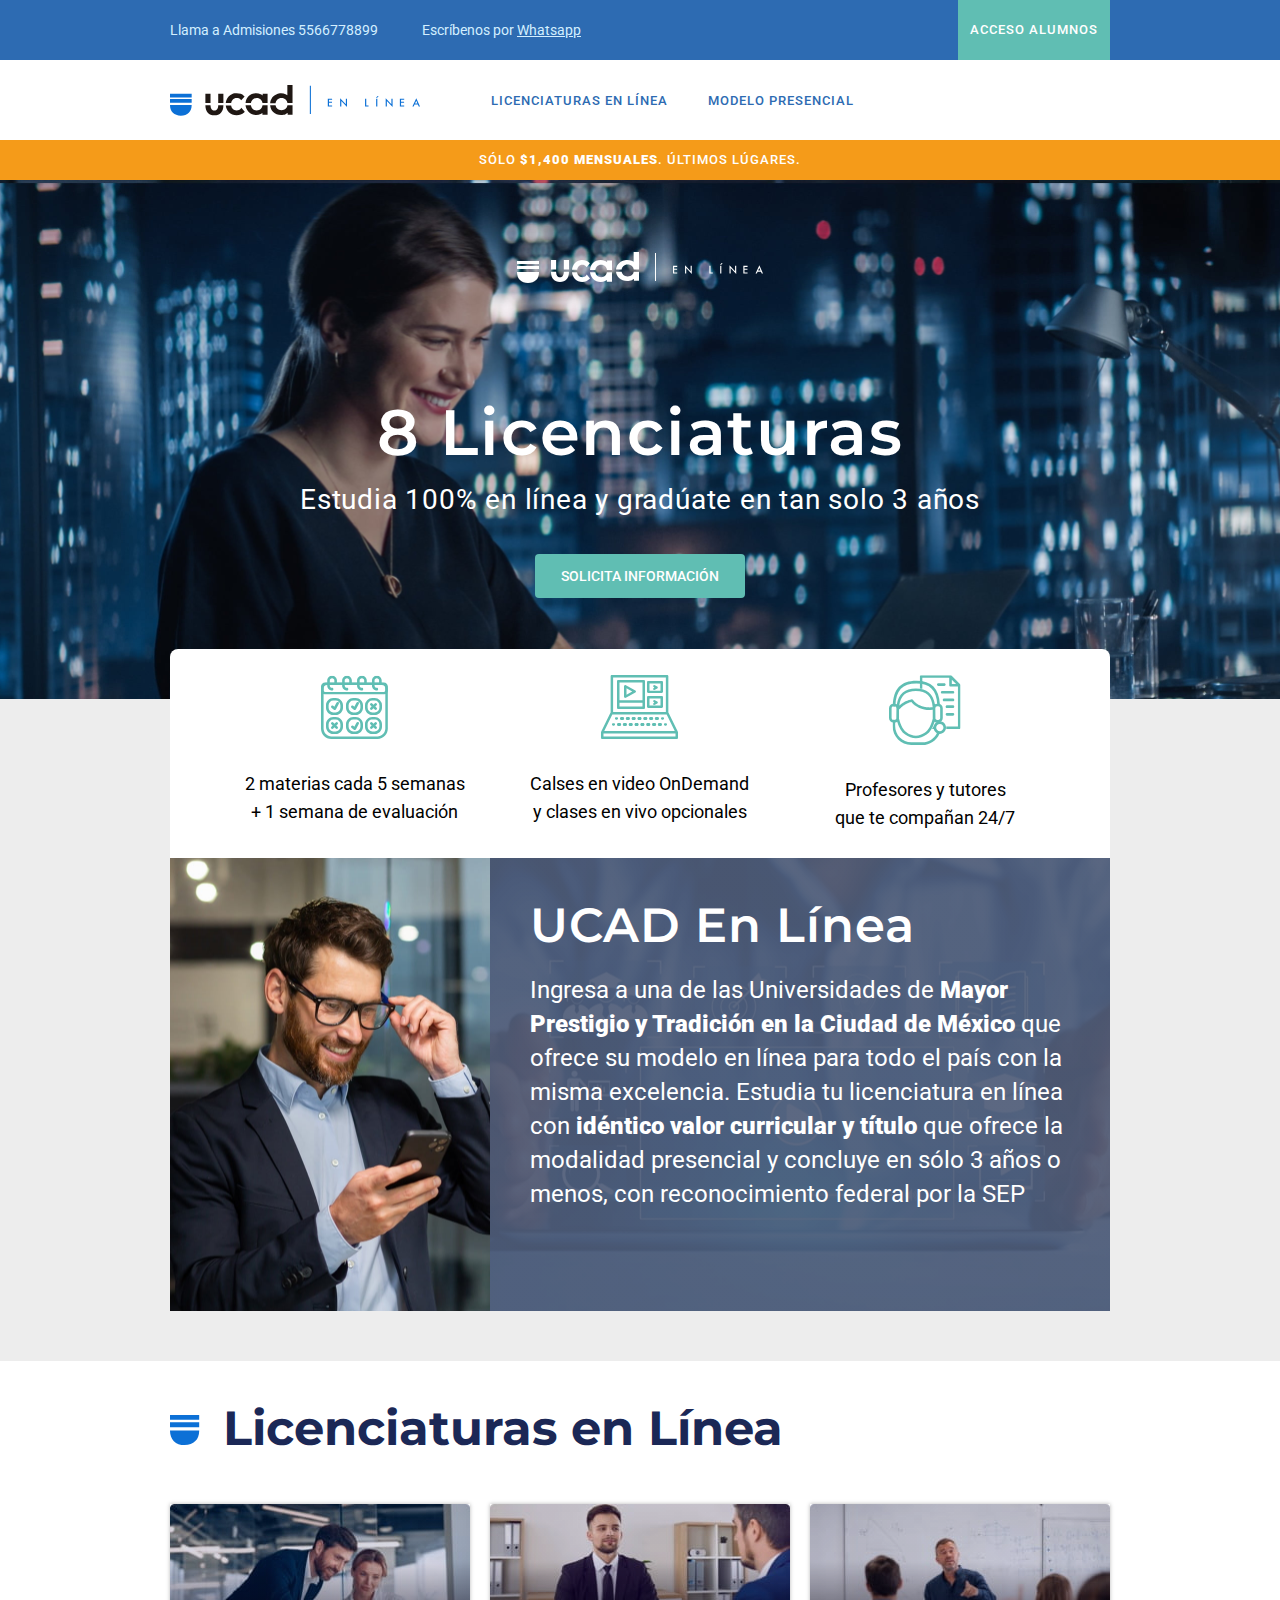
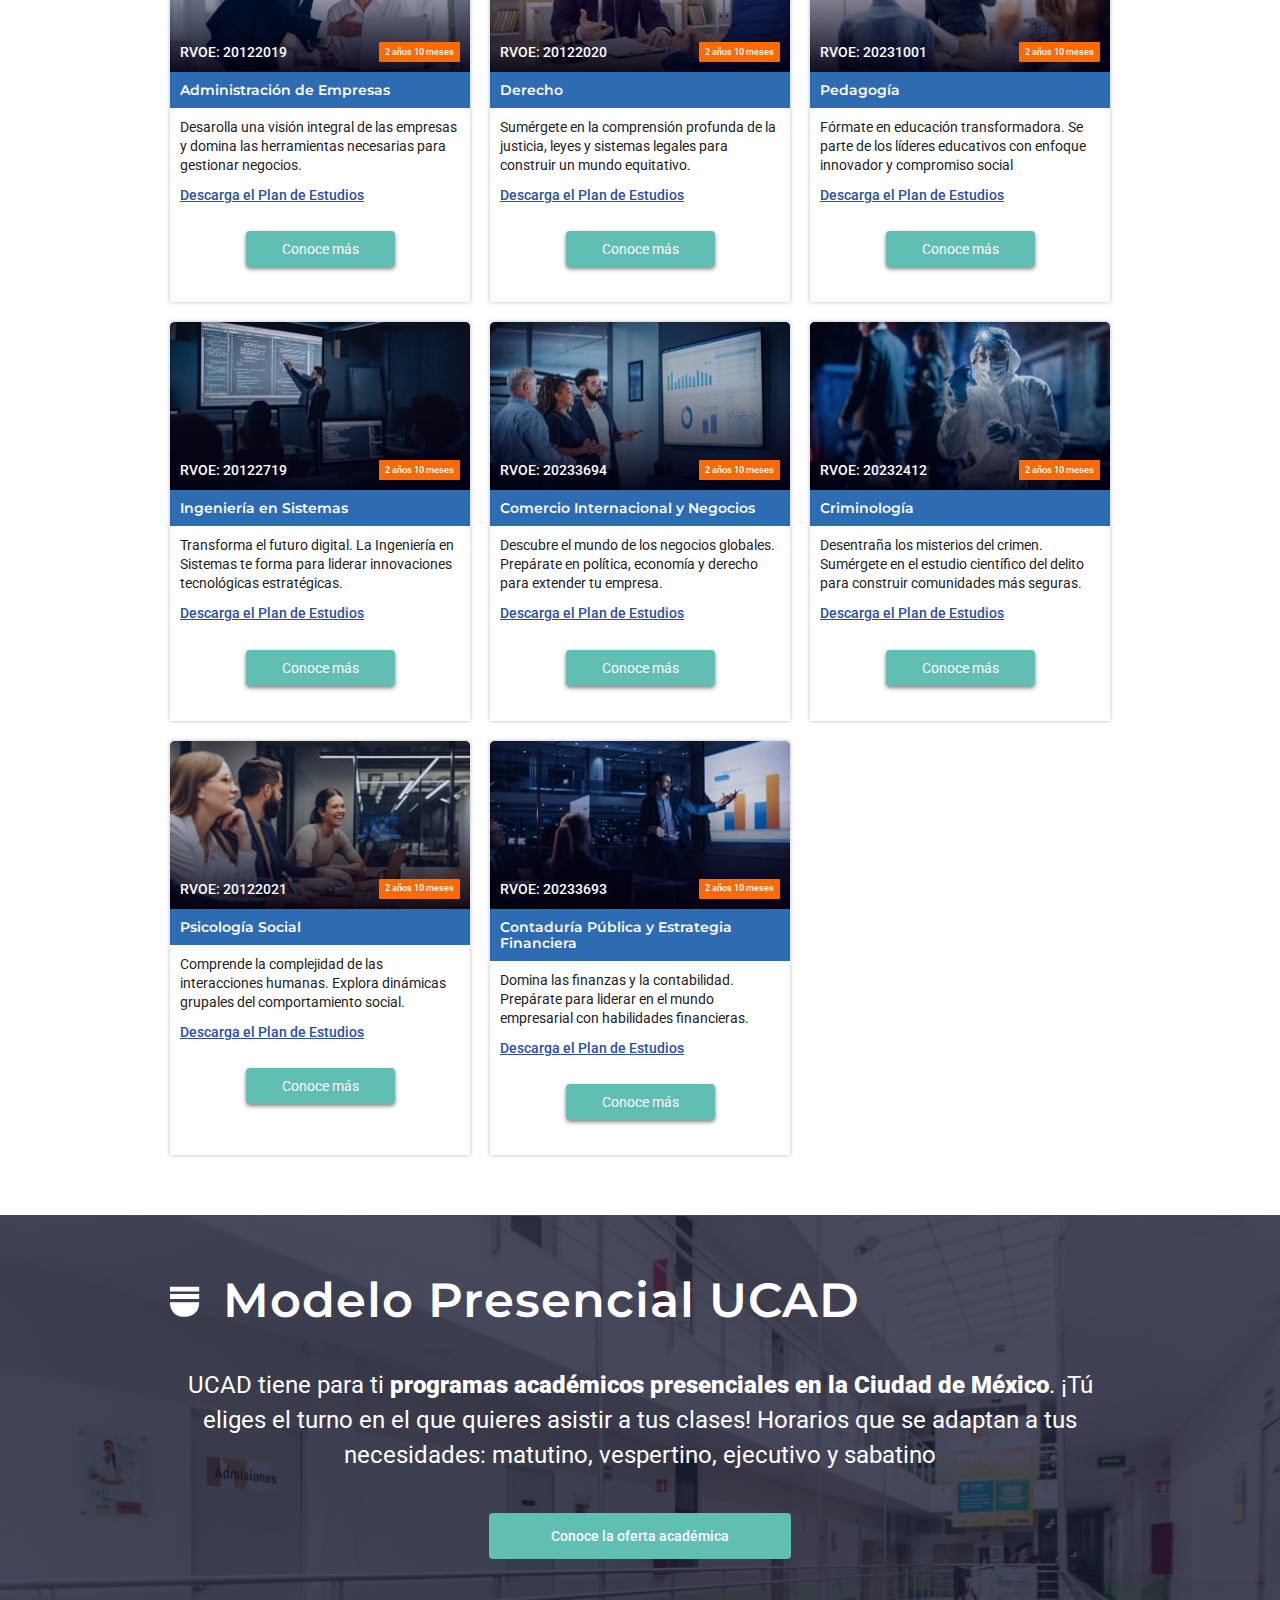
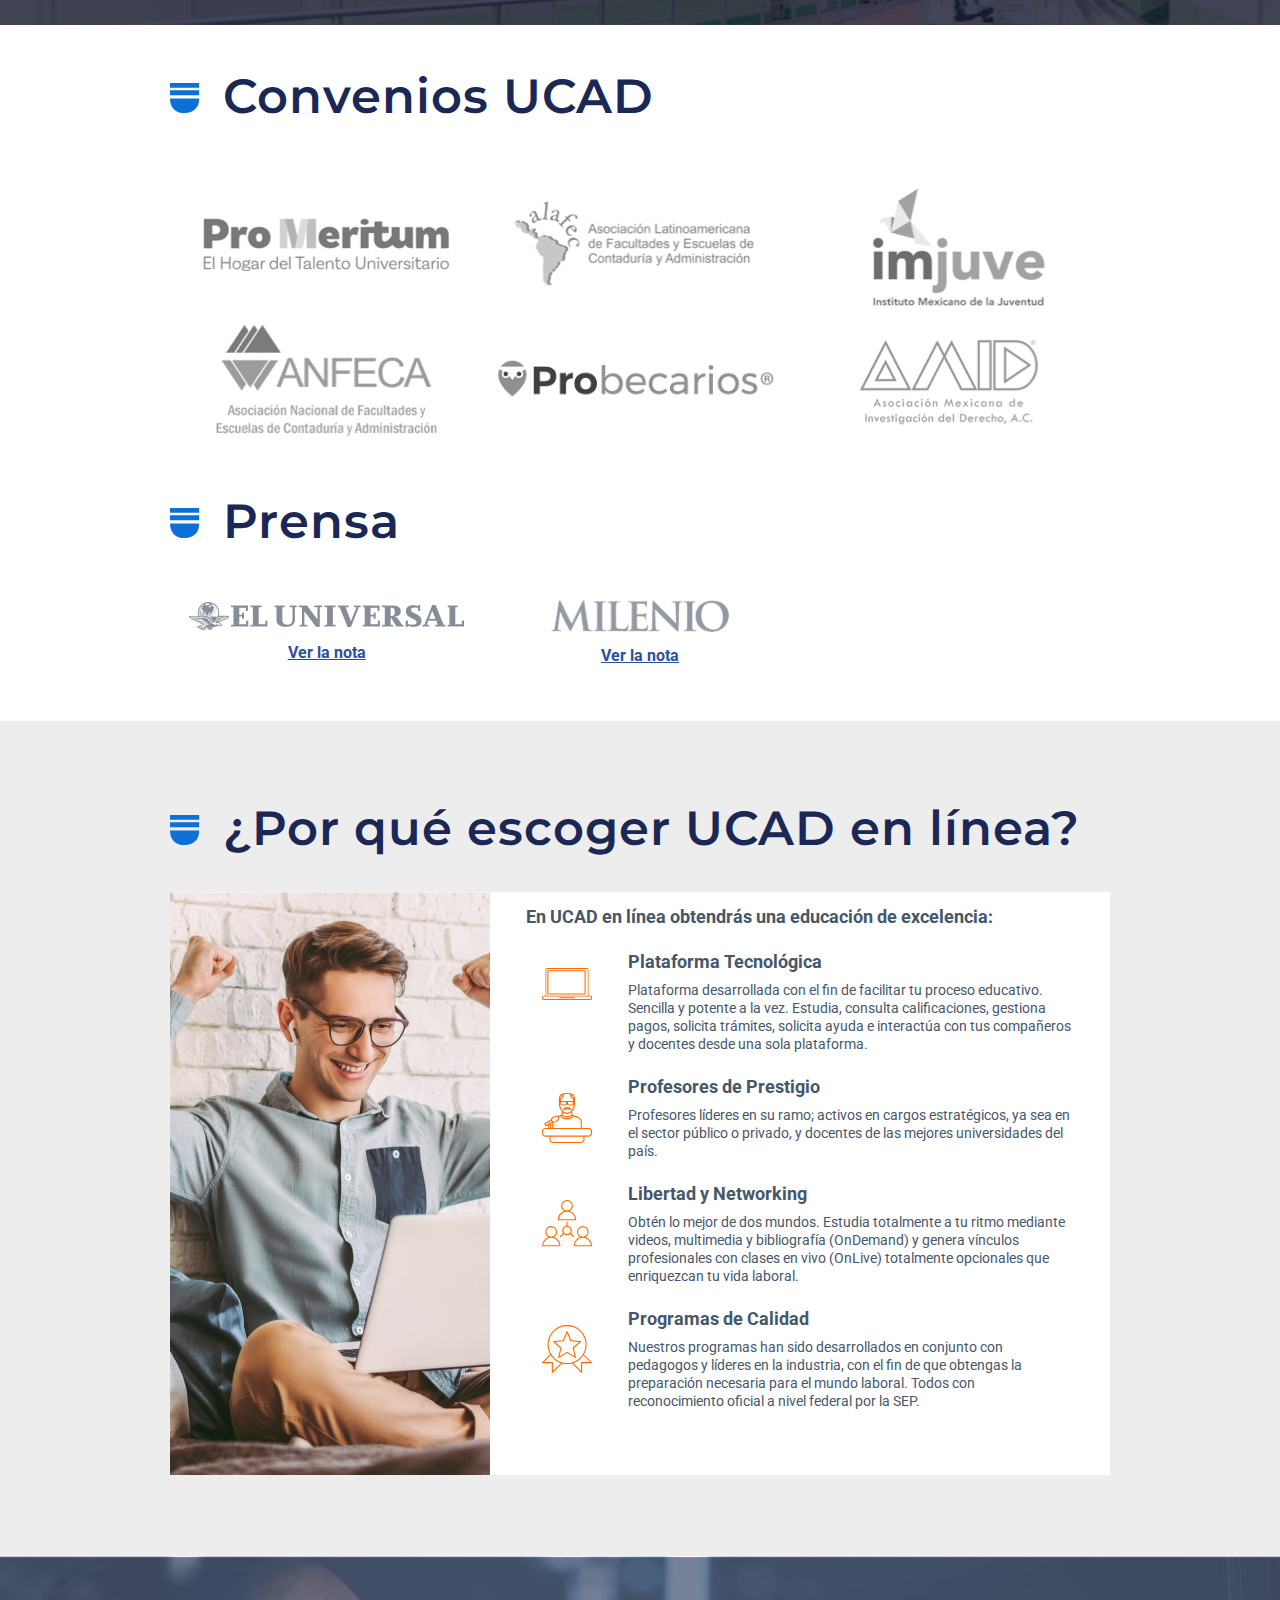
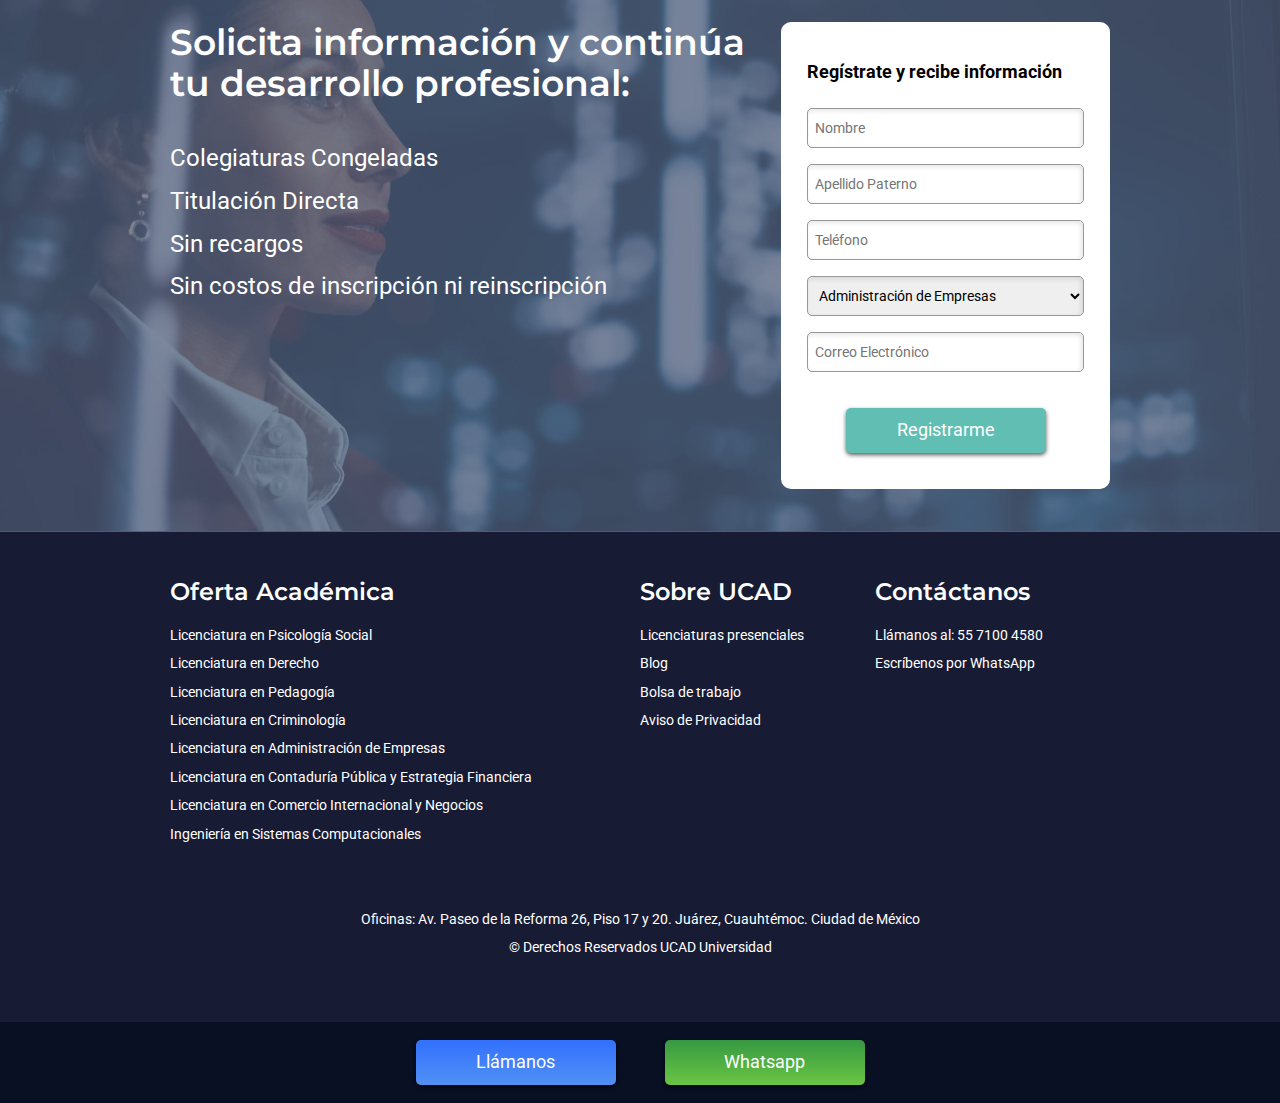
==== index.html @ c4e67a13 "feat: add assets" ====
<!DOCTYPE html>
<html lang="en">
<head>
    <meta charset="UTF-8">
    <meta name="viewport" content="width=device-width, initial-scale=1.0">
    <title>UCAD en línea</title>
    <link rel="stylesheet" href="/styles/normalize.css">
    <link rel="stylesheet" href="/styles/styles.css">
</head>
<body>
    <nav>
        <div class="logo-bar">
            <img src="/assets/logo.svg" alt="Logo" />
        </div>
        <div class="top-bar">
            <div class="container">
                <div class="row">
                    <div class="menu">
                        <a href="#" title="MENÚ">MENÚ</a>
                    </div>
                    <div class="links">
                        <ul>
                            <li><a href="#" title="Llama a Admisiones 5566778899">Llama a Admisiones 5566778899</a></li>
                            <li><a href="#" title="Escríbenos por Whatsapp">Escríbenos por <span class="underline">Whatsapp</span></a></li>
                        </ul>
                    </div>
                    <div class="button">
                        <a href="#" title="ACCESO ALUMNOS">ACCESO ALUMNOS</a>
                    </div>
                    <div class="button-mobile">
                        <a href="#" title="ALUMNOS">ALUMNOS</a>
                    </div>
                </div>
            </div>
        </div>

        <div class="nav-bar">
            <div class="container">
                <div class="row">
                    <img src="/assets/logo.svg" alt="Logo" />
                    <ul>
                        <li><a href="#" title="LICENCIATURAS EN LÍNEA">LICENCIATURAS EN LÍNEA</a></li>
                        <li><a href="#" title="Modelo Presencial">Modelo Presencial</a></li>
                    </ul>
                </div>
            </div>
        </div>

        <div class="mid-bar">
            <div class="container">
                <div class="row">
                    <p>sólo <span class="bold">$1,400 mensuales</span>. Últimos lúgares.</p>
                </div>
            </div>
        </div>
    </nav>

    <main>
        <div class="hero">
            <div class="container">
                <div class="row">
                    <img src="/assets/logo-white.svg" alt="Logo" />
                    <h1>8 Licenciaturas</h1>
                    <h2>Estudia 100% en línea y gradúate en tan solo 3 años</h2>
                    <a href="#" title="SOLICITA INFORMACIÓN">SOLICITA INFORMACIÓN</a>
                </div>
            </div>
        </div>
    
        <div class="about">
            <div class="container">
                <div class="items">
                    <div class="item">
                        <img src="/assets/about-item-1.svg" alt="Item 1">
                        <p>2 materias cada 5 semanas<br> 
                        + 1 semana de evaluación</p>
                    </div>
                    <div class="item">
                        <img src="/assets/about-item-2.svg" alt="Item 2">
                        <p>Calses en video OnDemand<br>
                        y clases en vivo opcionales</p>
                    </div>
                    <div class="item">
                        <img src="/assets/about-item-3.svg" alt="Item 3">
                        <p>Profesores y tutores<br>
                        que te compañan 24/7</p>
                    </div>
                </div>
                <div class="onboarding">
                    <div class="image"></div>
                    <div class="text">
                        <h2>UCAD En Línea</h2>
                        <p>Ingresa a una de las Universidades de <span class="bold">Mayor Prestigio y Tradición en la Ciudad de México</span> que ofrece su modelo en línea para todo el país con la misma excelencia. Estudia tu licenciatura en línea con <span class="bold">idéntico valor curricular y título</span> que ofrece la modalidad presencial y concluye en sólo 3 años o menos, con reconocimiento federal por la SEP</p><br>
                    </div>
                </div>
            </div>
        </div>
    
        <div class="careers">
            <div class="container">
                <img src="/assets/icon-blue.svg" class="icon" alt="Licenciaturas en Línea">
                <h2>Licenciaturas en Línea</h2>
                <div class="cards">
                    <div class="card">
                        <div class="header administracion-de-empresas">
                            <div class="row">
                                <div class="code">RVOE: 20122019</div>
                                <div class="time">2 años 10 meses</div>
                            </div>
                        </div>
                        <div class="title">
                            <h3>Administración de Empresas</h3>
                        </div>
                        <div class="body">
                            <p>Desarolla una visión integral de las empresas y domina las herramientas necesarias para gestionar negocios.</p>
                            <a class="download" href="#" title="Descarga el Plan de Estudios">Descarga el Plan de Estudios</a>
                            <a class="button" href="#" title="Conoce más">Conoce más</a>
                        </div>
                    </div>
                    <div class="card">
                        <div class="header derecho">
                            <div class="row">
                                <div class="code">RVOE: 20122020</div>
                                <div class="time">2 años 10 meses</div>
                            </div>
                        </div>
                        <div class="title">
                            <h3>Derecho</h3>
                        </div>
                        <div class="body">
                            <p>Sumérgete en la comprensión profunda de la justicia, leyes y sistemas legales para construir un mundo equitativo.</p>
                            <a class="download" href="#" title="Descarga el Plan de Estudios">Descarga el Plan de Estudios</a>
                            <a class="button" href="#" title="Conoce más">Conoce más</a>
                        </div>
                    </div>
                    <div class="card">
                        <div class="header pedagogia">
                            <div class="row">
                                <div class="code">RVOE: 20231001</div>
                                <div class="time">2 años 10 meses</div>
                            </div>
                        </div>
                        <div class="title">
                            <h3>Pedagogía</h3>
                        </div>
                        <div class="body">
                            <p>Fórmate en educación transformadora. Se parte de los líderes educativos con enfoque innovador y compromiso social</p>
                            <a class="download" href="#" title="Descarga el Plan de Estudios">Descarga el Plan de Estudios</a>
                            <a class="button" href="#" title="Conoce más">Conoce más</a>
                        </div>
                    </div>
                    <div class="card">
                        <div class="header ingenieria-en-sistemas">
                            <div class="row">
                                <div class="code">RVOE: 20122719</div>
                                <div class="time">2 años 10 meses</div>
                            </div>
                        </div>
                        <div class="title">
                            <h3>Ingeniería en Sistemas</h3>
                        </div>
                        <div class="body">
                            <p>Transforma el futuro digital. La Ingeniería en Sistemas te forma para liderar innovaciones tecnológicas estratégicas.</p>
                            <a class="download" href="#" title="Descarga el Plan de Estudios">Descarga el Plan de Estudios</a>
                            <a class="button" href="#" title="Conoce más">Conoce más</a>
                        </div>
                    </div>
                    <div class="card">
                        <div class="header comercio-internacional">
                            <div class="row">
                                <div class="code">RVOE: 20233694</div>
                                <div class="time">2 años 10 meses</div>
                            </div>
                        </div>
                        <div class="title">
                            <h3>Comercio Internacional y Negocios</h3>
                        </div>
                        <div class="body">
                            <p>Descubre el mundo de los negocios globales. Prepárate en política, economía y derecho para extender tu empresa.</p>
                            <a class="download" href="#" title="Descarga el Plan de Estudios">Descarga el Plan de Estudios</a>
                            <a class="button" href="#" title="Conoce más">Conoce más</a>
                        </div>
                    </div>
                    <div class="card">
                        <div class="header criminologia">
                            <div class="row">
                                <div class="code">RVOE: 20232412</div>
                                <div class="time">2 años 10 meses</div>
                            </div>
                        </div>
                        <div class="title">
                            <h3>Criminología</h3>
                        </div>
                        <div class="body">
                            <p>Desentraña los misterios del crimen. Sumérgete en el estudio científico del delito para construir comunidades más seguras.</p>
                            <a class="download" href="#" title="Descarga el Plan de Estudios">Descarga el Plan de Estudios</a>
                            <a class="button" href="#" title="Conoce más">Conoce más</a>
                        </div>
                    </div>
                    <div class="card">
                        <div class="header psicologia-social">
                            <div class="row">
                                <div class="code">RVOE: 20122021</div>
                                <div class="time">2 años 10 meses</div>
                            </div>
                        </div>
                        <div class="title">
                            <h3>Psicología Social</h3>
                        </div>
                        <div class="body">
                            <p>Comprende la complejidad de las interacciones humanas. Explora dinámicas grupales del comportamiento social.</p>
                            <a class="download" href="#" title="Descarga el Plan de Estudios">Descarga el Plan de Estudios</a>
                            <a class="button" href="#" title="Conoce más">Conoce más</a>
                        </div>
                    </div>
                    <div class="card">
                        <div class="header contaduria-publica">
                            <div class="row">
                                <div class="code">RVOE: 20233693</div>
                                <div class="time">2 años 10 meses</div>
                            </div>
                        </div>
                        <div class="title">
                            <h3>Contaduría Pública y Estrategia Financiera</h3>
                        </div>
                        <div class="body">
                            <p>Domina las finanzas y la contabilidad. Prepárate para liderar en el mundo empresarial con habilidades financieras.</p>
                            <a class="download" href="#" title="Descarga el Plan de Estudios">Descarga el Plan de Estudios</a>
                            <a class="button" href="#" title="Conoce más">Conoce más</a>
                        </div>
                    </div>
                </div>
            </div>
        </div>
    
        <div class="in-person">
            <div class="container">
                <img src="/assets/icon-white.svg" class="icon" alt="Modelo Presencial UCAD">
                <h2>Modelo Presencial UCAD</h2>
                <p>UCAD tiene para ti <span class="bold">programas académicos presenciales en la Ciudad de México</span>. ¡Tú eliges el turno en el que quieres asistir a tus clases! Horarios que se adaptan a tus necesidades: matutino, vespertino, ejecutivo y sabatino</p>
                <a href="#" title="Conoce la oferta académica">Conoce la oferta académica</a>
            </div>
        </div>
    
        <div class="deals">
            <div class="container">
                <img src="/assets/icon-blue.svg" class="icon" alt="Convenios UCAD">
                <h2>Convenios UCAD</h2>
                <div class="logos">
                    <div class="logo">
                        <img src="/assets/deals/logo-1.png" alt="Pro Meritum">
                    </div>
                    <div class="logo">
                        <img src="/assets/deals/logo-2.png" alt="alafec">
                    </div>
                    <div class="logo">
                        <img src="/assets/deals/logo-3.png" alt="imjuve">
                    </div>
                    <div class="logo">
                        <img src="/assets/deals/logo-4.png" alt="ANFECA">
                    </div>
                    <div class="logo">
                        <img src="/assets/deals/logo-5.png" alt="Probecarios">
                    </div>
                    <div class="logo">
                        <img src="/assets/deals/logo-6.png" alt="AMID">
                    </div>
                </div>
                <img src="/assets/icon-blue.svg" class="icon" alt="Prensa">
                <h2>Prensa</h2>
                <div class="logos">
                    <div class="logo">
                        <img src="/assets/deals/logo-7.png" alt="El Universal">
                        <a href="#" title="Ver la nota">Ver la nota</a>
                    </div>
                    <div class="logo">
                        <img src="/assets/deals/logo-8.png" alt="Milenio">
                        <a href="#" title="Ver la nota">Ver la nota</a>
                    </div>
                </div>
            </div>
        </div>
    
        <div class="online">
            <div class="container">
                <img src="/assets/icon-blue.svg" class="icon" alt="¿Por qué escoger UCAD en línea?">
                <h2>¿Por qué escoger UCAD en línea?</h2>
                <div class="onboarding">
                    <div class="image"></div>
                    <div class="content">
                        <h3>En UCAD en línea obtendrás una educación de excelencia:</h3>
                        <div class="bullet">
                            <div class="icon">
                                <img src="/assets/online-item-1.svg" alt="Plataforma Tecnológica">
                            </div>
                            <div class="text">
                                <h4>Plataforma Tecnológica</h4>
                                <p>Plataforma desarrollada con el fin de facilitar tu proceso educativo.  Sencilla y potente a la vez.  Estudia, consulta calificaciones, gestiona pagos, solicita trámites, solicita ayuda e interactúa con tus compañeros y docentes desde una sola plataforma.</p>
                            </div>
                        </div>
                        <div class="bullet">
                            <div class="icon">
                                <img src="/assets/online-item-2.svg" alt="Profesores de Prestigio">
                            </div>
                            <div class="text">
                                <h4>Profesores de Prestigio</h4>
                                <p>Profesores líderes en su ramo; activos en cargos estratégicos, ya sea en el sector público o privado, y docentes de las mejores universidades del país.</p>
                            </div>
                        </div>
                        <div class="bullet">
                            <div class="icon">
                                <img src="/assets/online-item-3.svg" alt="Libertad y Networking">
                            </div>
                            <div class="text">
                                <h4>Libertad y Networking</h4>
                                <p>Obtén lo mejor de dos mundos.  Estudia totalmente a tu ritmo mediante videos, multimedia y bibliografía (OnDemand) y genera vínculos profesionales con clases en vivo (OnLive) totalmente opcionales que enriquezcan tu vida laboral.</p>
                            </div>
                        </div>
                        <div class="bullet">
                            <div class="icon">
                                <img src="/assets/online-item-4.svg" alt="Programas de Calidad">
                            </div>
                            <div class="text">
                                <h4>Programas de Calidad</h4>
                                <p>Nuestros programas han sido desarrollados en conjunto con pedagogos y líderes en la industria, con el fin de que obtengas la preparación necesaria para el mundo laboral.  Todos con reconocimiento oficial a nivel federal por la SEP.
                                </p>
                            </div>
                        </div>
                    </div>
                </div>
            </div>
        </div>
    
        <div class="contact">
            <div class="container">
                <div class="cols">
                    <div class="text">
                        <h2>Solicita información y continúa tu desarrollo profesional:</h2>
                        <ul>
                            <li>Colegiaturas Congeladas</li>
                            <li>Titulación Directa</li>
                            <li>Sin recargos</li>
                            <li>Sin costos de inscripción ni reinscripción</li>
                        </ul>
                    </div>
                    <div class="form">
                        <form action="#">
                            <h3>Regístrate y recibe información</h3>
                            <input type="text" name="name" id="name" placeholder="Nombre">
                            <input type="text" name="second-name" id="second-name" placeholder="Apellido Paterno">
                            <input type="number" name="phone" id="phone" placeholder="Teléfono">
                            <select name="career" id="career">
                                <option value="Administración de Empresas">Administración de Empresas</option>
                                <option value="Derecho">Derecho</option>
                                <option value="Pedagogía">Pedagogía</option>
                                <option value="Ingeniería en Sistemas">Ingeniería en Sistemas</option>
                                <option value="Comercio Internacional y Negocios">Comercio Internacional y Negocios</option>
                                <option value="Criminología">Criminología</option>
                                <option value="Psicología Social">Psicología Social</option>
                            </select>
                            <input type="email" name="email" id="email" placeholder="Correo Electrónico">
                            <input type="submit" value="Registrarme">
                        </form>
                    </div>
                </div>
            </div>
        </div>
    </main>

    <footer>
        <div class="container">
            <div class="cols">
                <div class="academic-offer">
                    <h3>Oferta Académica</h3>
                    <ul>
                        <li><a href="#" title="Licenciatura en Psicología Social">Licenciatura en Psicología Social</a></li>
                        <li><a href="#" title="Licenciatura en Derecho">Licenciatura en Derecho</a></li>
                        <li><a href="#" title="Licenciatura en Pedagogía">Licenciatura en Pedagogía</a></li>
                        <li><a href="#" title="Licenciatura en Criminología">Licenciatura en Criminología</a></li>
                        <li><a href="#" title="Licenciatura en Administración de Empresas">Licenciatura en Administración de Empresas</a></li>
                        <li><a href="#" title="Licenciatura en Contaduría Pública y Estrategia Financiera">Licenciatura en Contaduría Pública y Estrategia Financiera</a></li>
                        <li><a href="#" title="Licenciatura en Comercio Internacional y Negocios">Licenciatura en Comercio Internacional y Negocios</a></li>
                        <li><a href="#" title="Ingeniería en Sistemas Computacionales">Ingeniería en Sistemas Computacionales</a></li>
                    </ul>
                </div>
                <div class="about-ucad">
                    <h3>Sobre UCAD</h3>
                    <ul>
                        <li><a href="#" title="Licenciaturas presenciales">Licenciaturas presenciales</a></li>
                        <li><a href="#" title="Blog">Blog</a></li>
                        <li><a href="#" title="Bolsa de trabajo">Bolsa de trabajo</a></li>
                        <li><a href="#" title="Aviso de Privacidad">Aviso de Privacidad</a></li>
                    </ul>
                </div>
                <div class="contact-us">
                    <h3>Contáctanos</h3>
                    <ul>
                        <li><a href="#" title="Llámanos al: 55 7100 4580">Llámanos al: 55 7100 4580</a></li>
                        <li><a href="#" title="Escríbenos por WhatsApp">Escríbenos por WhatsApp</a></li>
                    </ul>
                </div>
            </div>
            <div class="address">
                <p>Oficinas: Av. Paseo de la Reforma 26, Piso 17 y 20. Juárez, Cuauhtémoc. Ciudad de México</p>
                <p>© Derechos Reservados UCAD Universidad</p>
            </div>
        </div>
    </footer>

    <div class="bottom-bar">
        <a href="#" title="Llámanos" class="call-us">Llámanos</a>
        <a href="#" title="Whatsapp" class="whatsapp">Whatsapp</a>
    </div>
</body>
</html>
---- styles/styles.css ----
@import url("https://fonts.googleapis.com/css2?family=Roboto:ital,wght@0,100;0,300;0,400;0,500;0,700;0,900;1,100;1,300;1,400;1,500;1,700;1,900&display=swap");
@import url("https://fonts.googleapis.com/css2?family=Montserrat:ital,wght@0,100..900;1,100..900&display=swap");
body {
  font-family: "Roboto", sans-serif;
}

a {
  text-decoration: none;
}

.container {
  max-width: 940px;
  margin: auto;
}
@media only screen and (min-width: 481px) and (max-width: 768px) {
  .container {
    max-width: 90%;
  }
}
@media only screen and (min-width: 320px) and (max-width: 480px) {
  .container {
    max-width: 90%;
  }
}

.underline {
  text-decoration: underline;
}

.bold {
  font-weight: 900;
}

.icon {
  display: inline-block;
  margin-right: 19px;
}

.logo-bar {
  display: none;
  align-items: center;
  justify-content: center;
  height: 60px;
}
.logo-bar img {
  width: auto;
  height: 24px;
}
@media only screen and (min-width: 320px) and (max-width: 480px) {
  .logo-bar {
    display: flex;
  }
}

.top-bar {
  background-color: #2d6bb2;
  color: #ffffff;
}
@media only screen and (min-width: 481px) and (max-width: 768px) {
  .top-bar .container {
    min-width: 100%;
  }
}
@media only screen and (min-width: 320px) and (max-width: 480px) {
  .top-bar .container {
    min-width: 100%;
  }
}
.top-bar .container .row {
  width: 100%;
  display: flex;
  justify-content: space-between;
}
.top-bar .container .row .menu {
  display: none;
  align-items: center;
  margin-left: 5%;
}
@media only screen and (min-width: 320px) and (max-width: 480px) {
  .top-bar .container .row .menu {
    display: flex;
  }
}
.top-bar .container .row .menu a {
  font-size: 13px;
  font-weight: 500;
  letter-spacing: 1px;
  text-transform: uppercase;
  color: #ffffff;
}
.top-bar .container .row .links {
  display: flex;
  align-items: center;
}
@media only screen and (min-width: 481px) and (max-width: 768px) {
  .top-bar .container .row .links {
    margin-left: 5%;
  }
}
@media only screen and (min-width: 320px) and (max-width: 480px) {
  .top-bar .container .row .links {
    display: none;
  }
}
.top-bar .container .row .links ul {
  margin: 0;
  padding: 0;
  list-style: none;
}
.top-bar .container .row .links ul li {
  display: inline;
}
.top-bar .container .row .links ul li a {
  font-size: 14px;
  color: #d3efff;
  margin-right: 40px;
}
@media only screen and (min-width: 320px) and (max-width: 480px) {
  .top-bar .container .row .button {
    display: none;
  }
}
.top-bar .container .row .button a {
  display: flex;
  align-items: center;
  justify-content: center;
  width: 152px;
  height: 60px;
  background-color: #60beb3;
  color: #ffffff;
  font-size: 13px;
  font-weight: 500;
  letter-spacing: 1px;
  text-transform: uppercase;
}
.top-bar .container .row .button-mobile {
  display: none;
}
@media only screen and (min-width: 320px) and (max-width: 480px) {
  .top-bar .container .row .button-mobile {
    display: block;
  }
}
.top-bar .container .row .button-mobile a {
  display: flex;
  align-items: center;
  justify-content: center;
  width: 152px;
  height: 60px;
  background-color: #60beb3;
  color: #ffffff;
  font-size: 13px;
  font-weight: 500;
  letter-spacing: 1px;
  text-transform: uppercase;
}

.nav-bar {
  background-color: #ffffff;
}
@media only screen and (min-width: 320px) and (max-width: 480px) {
  .nav-bar {
    display: none;
  }
}
.nav-bar .row {
  width: 100%;
  height: 80px;
  display: flex;
  align-items: center;
}
.nav-bar .row img {
  margin-right: 70px;
}
@media only screen and (min-width: 481px) and (max-width: 768px) {
  .nav-bar .row img {
    margin-right: 35px;
  }
}
.nav-bar .row ul {
  list-style: none;
  margin: 0;
  padding: 0;
}
.nav-bar .row ul li {
  display: inline-block;
}
.nav-bar .row ul li a {
  color: #2d6bb2;
  font-size: 13px;
  font-weight: 500;
  letter-spacing: 1px;
  text-transform: uppercase;
  margin-right: 36px;
}
@media only screen and (min-width: 481px) and (max-width: 768px) {
  .nav-bar .row ul li a {
    margin-right: 30px;
  }
}

.mid-bar {
  background-color: #f59b19;
  color: #ffffff;
}
@media only screen and (min-width: 320px) and (max-width: 480px) {
  .mid-bar {
    display: none;
  }
}
.mid-bar .row {
  width: 100%;
  height: 40px;
  display: flex;
  align-items: center;
  justify-content: center;
}
.mid-bar .row p {
  margin: 0;
  padding: 0;
  font-size: 13px;
  font-weight: 500;
  letter-spacing: 1px;
  text-transform: uppercase;
}

.hero {
  background: url("/assets/background/hero.jpg"), linear-gradient(to left, rgba(0, 0, 0, 0) 94%, rgba(4, 15, 32, 0.56));
  background-size: cover;
  background-position: center center;
  padding: 72px 0 101px 0;
}
@media only screen and (min-width: 320px) and (max-width: 480px) {
  .hero {
    padding: 53px 0 56px 0;
  }
}
.hero .row {
  text-align: center;
}
.hero .row img {
  margin-bottom: 109px;
}
@media only screen and (min-width: 320px) and (max-width: 480px) {
  .hero .row img {
    display: none;
  }
}
.hero .row h1 {
  font-family: "Montserrat", sans-serif;
  font-size: 64px;
  font-weight: 600;
  letter-spacing: 1.78px;
  color: #ffffff;
  margin: 0 0 14px 0;
  padding: 0;
}
@media only screen and (min-width: 320px) and (max-width: 480px) {
  .hero .row h1 {
    font-size: 20px;
    letter-spacing: 0.56px;
    margin-bottom: 6px;
  }
}
.hero .row h2 {
  font-size: 28px;
  font-weight: 400;
  letter-spacing: 0.78px;
  color: #ffffff;
  margin: 0 0 38px 0;
  padding: 0;
}
@media only screen and (min-width: 320px) and (max-width: 480px) {
  .hero .row h2 {
    width: 194px;
    font-size: 14px;
    letter-spacing: 0.39px;
    margin: 0 auto 16px auto;
  }
}
.hero .row a {
  display: inline-block;
  border-radius: 4px;
  background-color: #60beb3;
  color: #ffffff;
  padding: 12px 26px;
  font-size: 14px;
  font-weight: 500;
  line-height: 1.43;
}

.about {
  background-color: #ededed;
}
.about .container {
  background-color: #ffffff;
  transform: translateY(-50px);
  border-radius: 8px 8px 0 0;
}
@media only screen and (min-width: 481px) and (max-width: 768px) {
  .about .container {
    min-width: 95%;
  }
}
@media only screen and (min-width: 320px) and (max-width: 480px) {
  .about .container {
    transform: translateY(-30px);
  }
}
.about .container .items {
  display: grid;
  grid-template-columns: 1fr 1fr 1fr;
  padding: 26px 42px;
}
@media only screen and (min-width: 320px) and (max-width: 480px) {
  .about .container .items {
    padding: 28px 9px;
  }
}
.about .container .items .item {
  text-align: center;
}
.about .container .items .item img {
  margin-bottom: 26px;
  max-height: 70px;
}
@media only screen and (min-width: 320px) and (max-width: 480px) {
  .about .container .items .item img {
    max-height: 40px;
    margin-bottom: 18px;
  }
}
.about .container .items .item p {
  padding: 0;
  margin: 0;
  font-size: 18px;
  line-height: 1.56;
}
@media only screen and (min-width: 481px) and (max-width: 768px) {
  .about .container .items .item p {
    font-size: 14px;
    line-height: 1.43;
  }
}
@media only screen and (min-width: 320px) and (max-width: 480px) {
  .about .container .items .item p {
    font-size: 10px;
    line-height: normal;
  }
}
.about .container .onboarding {
  display: grid;
  grid-template-columns: 320px 1fr;
}
@media only screen and (min-width: 320px) and (max-width: 480px) {
  .about .container .onboarding {
    grid-template-columns: 1fr;
  }
}
.about .container .onboarding .image {
  background: url("/assets/about.jpg");
  background-size: cover;
  background-position: center center;
}
@media only screen and (min-width: 320px) and (max-width: 480px) {
  .about .container .onboarding .image {
    min-height: 175px;
    background: url("/assets/about-mobile.jpg");
    background-size: contain;
  }
}
.about .container .onboarding .text {
  background: linear-gradient(0deg, rgba(78, 91, 119, 0.92), rgba(78, 91, 119, 0.92)), url("/assets/background/about.jpg");
  background-size: cover;
  background-position: center center;
  color: #ffffff;
  padding: 40px 40px 81px 40px;
}
@media only screen and (min-width: 481px) and (max-width: 768px) {
  .about .container .onboarding .text {
    padding: 40px;
  }
}
@media only screen and (min-width: 320px) and (max-width: 480px) {
  .about .container .onboarding .text {
    padding: 41px 26px;
  }
}
.about .container .onboarding .text h2 {
  font-family: "Montserrat", sans-serif;
  font-size: 48px;
  font-weight: 600;
  letter-spacing: 1px;
  margin: 0 0 20px 0;
}
@media only screen and (min-width: 481px) and (max-width: 768px) {
  .about .container .onboarding .text h2 {
    font-size: 36px;
  }
}
@media only screen and (min-width: 320px) and (max-width: 480px) {
  .about .container .onboarding .text h2 {
    font-size: 24px;
  }
}
.about .container .onboarding .text p {
  font-size: 24px;
  line-height: 1.42;
  margin: 0;
}
@media only screen and (min-width: 481px) and (max-width: 768px) {
  .about .container .onboarding .text p {
    font-size: 20px;
    line-height: 1.4;
  }
}
@media only screen and (min-width: 320px) and (max-width: 480px) {
  .about .container .onboarding .text p {
    font-size: 18px;
    line-height: 1.33;
  }
}

.careers {
  padding: 40px 0 60px 0;
}
.careers h2 {
  display: inline-block;
  font-family: "Montserrat", sans-serif;
  font-size: 48px;
  font-weight: bold;
  color: #1b2856;
  margin: 0 0 48px 0;
}
@media only screen and (min-width: 481px) and (max-width: 768px) {
  .careers h2 {
    font-size: 36px;
  }
}
@media only screen and (min-width: 320px) and (max-width: 480px) {
  .careers h2 {
    width: 176px;
    font-size: 24px;
    margin: 0 0 37px 0;
  }
}
.careers .cards {
  display: grid;
  grid-template-columns: 1fr 1fr 1fr;
  gap: 20px;
}
@media only screen and (min-width: 481px) and (max-width: 768px) {
  .careers .cards {
    grid-template-columns: 1fr 1fr;
  }
}
@media only screen and (min-width: 320px) and (max-width: 480px) {
  .careers .cards {
    grid-template-columns: 1fr;
  }
}
.careers .cards .card {
  max-width: 395px;
  box-shadow: 0 0 4px 0 rgba(0, 0, 0, 0.28);
}
.careers .cards .card .header {
  background-size: cover;
  background-position: center center;
  padding: 138px 10px 10px 10px;
  border-radius: 4px 4px 0 0;
}
.careers .cards .card .header.administracion-de-empresas {
  background: linear-gradient(to bottom, rgba(7, 7, 76, 0.16) 34%, rgba(2, 0, 19, 0.93) 99%), url("/assets/careers/administracion-de-empresas.jpg");
}
.careers .cards .card .header.derecho {
  background: linear-gradient(to bottom, rgba(7, 7, 76, 0.16) 34%, rgba(2, 0, 19, 0.93) 99%), url("/assets/careers/derecho.jpg");
}
.careers .cards .card .header.pedagogia {
  background: linear-gradient(to bottom, rgba(7, 7, 76, 0.16) 34%, rgba(2, 0, 19, 0.93) 99%), url("/assets/careers/pedagogia.jpg");
}
.careers .cards .card .header.ingenieria-en-sistemas {
  background: linear-gradient(to bottom, rgba(7, 7, 76, 0.16) 34%, rgba(2, 0, 19, 0.93) 99%), url("/assets/careers/ingenieria-en-sistemas.jpg");
}
.careers .cards .card .header.comercio-internacional {
  background: linear-gradient(to bottom, rgba(7, 7, 76, 0.16) 34%, rgba(2, 0, 19, 0.93) 99%), url("/assets/careers/comercio-internacional.jpg");
}
.careers .cards .card .header.criminologia {
  background: linear-gradient(to bottom, rgba(7, 7, 76, 0.16) 34%, rgba(2, 0, 19, 0.93) 99%), url("/assets/careers/criminologia.jpg");
}
.careers .cards .card .header.psicologia-social {
  background: linear-gradient(to bottom, rgba(7, 7, 76, 0.16) 34%, rgba(2, 0, 19, 0.93) 99%), url("/assets/careers/psicologia-social.jpg");
}
.careers .cards .card .header.contaduria-publica {
  background: linear-gradient(to bottom, rgba(7, 7, 76, 0.16) 34%, rgba(2, 0, 19, 0.93) 99%), url("/assets/careers/contaduria-publica.jpg");
}
.careers .cards .card .header .row {
  display: flex;
  justify-content: space-between;
}
.careers .cards .card .header .row .code {
  font-size: 14px;
  font-weight: 500;
  line-height: 1.43;
  color: #ffffff;
}
.careers .cards .card .header .row .time {
  display: flex;
  align-items: center;
  background-color: #ff6a00;
  font-size: 9px;
  font-weight: 500;
  line-height: 1;
  color: #ffffff;
  padding: 1px 6px;
  border-radius: 1px;
}
.careers .cards .card .title {
  background-color: #2d6bb2;
  padding: 10px;
}
.careers .cards .card .title h3 {
  font-family: "Montserrat", sans-serif;
  font-size: 14px;
  font-weight: 600;
  color: #ffffff;
  margin: 0;
}
.careers .cards .card .body {
  padding: 10px 10px 35px 10px;
}
.careers .cards .card .body p {
  font-size: 14px;
  line-height: 1.36;
  color: #1d1d1d;
  margin: 0 0 10px 0;
}
.careers .cards .card .body .download {
  display: block;
  font-size: 14px;
  font-weight: 500;
  line-height: 1.43;
  text-decoration: underline;
  color: #2c4fa0;
  margin: 0 0 26px 0;
}
.careers .cards .card .body .button {
  display: block;
  width: -moz-fit-content;
  width: fit-content;
  background-color: #60beb3;
  color: #ffffff;
  font-size: 14px;
  line-height: 1.43;
  padding: 8px 36px;
  margin: 0 auto;
  border-radius: 4px;
  box-shadow: 0 2px 4px 0 rgba(0, 0, 0, 0.5);
}

.in-person {
  background: linear-gradient(to left, rgba(23, 27, 51, 0.79), rgba(23, 27, 51, 0.79)), url("/assets/background/in-person.jpg");
  background-size: cover;
  background-position: center center;
  color: #ffffff;
  padding: 58px 0 66px 0;
}
@media only screen and (min-width: 481px) and (max-width: 768px) {
  .in-person {
    padding: 45px 0 55px 0;
  }
}
@media only screen and (min-width: 320px) and (max-width: 480px) {
  .in-person {
    background: linear-gradient(to left, rgba(23, 27, 51, 0.79), rgba(23, 27, 51, 0.79)), url("/assets/background/in-person-mobile.jpg");
    background-size: 100% auto;
    background-position: bottom center;
    padding: 26px 0 62px 0;
  }
}
.in-person h2 {
  display: inline-block;
  font-family: "Montserrat", sans-serif;
  font-size: 48px;
  font-weight: 600;
  letter-spacing: 1px;
  margin: 0 0 40px 0;
}
@media only screen and (min-width: 481px) and (max-width: 768px) {
  .in-person h2 {
    font-size: 36px;
    letter-spacing: 0.75px;
  }
}
@media only screen and (min-width: 320px) and (max-width: 480px) {
  .in-person h2 {
    width: 216px;
    font-size: 24px;
    letter-spacing: 0.5px;
    margin: 0 0 20px 0;
  }
}
.in-person p {
  font-size: 24px;
  line-height: 1.46;
  text-align: center;
  margin: 0 0 40px 0;
}
@media only screen and (min-width: 320px) and (max-width: 480px) {
  .in-person p {
    font-size: 18px;
    line-height: 1.33;
    margin: 0 0 30px 0;
  }
}
.in-person a {
  display: block;
  width: -moz-fit-content;
  width: fit-content;
  background-color: #60beb3;
  color: #ffffff;
  font-size: 14px;
  font-weight: 500;
  line-height: 1.43;
  padding: 13px 62px;
  border-radius: 4px;
  margin: 0 auto;
}
@media only screen and (min-width: 320px) and (max-width: 480px) {
  .in-person a {
    padding: 13px 42px;
  }
}

.deals {
  padding: 44px 0 6px 0;
}
@media only screen and (min-width: 481px) and (max-width: 768px) {
  .deals {
    padding: 40px 0 10px 0;
  }
}
@media only screen and (min-width: 320px) and (max-width: 480px) {
  .deals {
    padding: 60px 0 19px 0;
  }
}
.deals h2 {
  display: inline-block;
  font-family: "Montserrat", sans-serif;
  font-size: 48px;
  font-weight: 600;
  letter-spacing: 1px;
  color: #1b2856;
  margin: 0 0 50px 0;
}
@media only screen and (min-width: 481px) and (max-width: 768px) {
  .deals h2 {
    font-size: 36px;
    letter-spacing: 0.75px;
    margin: 0 0 64px 0;
  }
}
@media only screen and (min-width: 320px) and (max-width: 480px) {
  .deals h2 {
    font-size: 24px;
    letter-spacing: 0.5px;
    margin: 0 0 30px 0;
  }
}
.deals .logos {
  display: grid;
  align-items: center;
  justify-content: center;
  grid-template-columns: 1fr 1fr 1fr;
  margin-bottom: 50px;
}
@media only screen and (min-width: 320px) and (max-width: 480px) {
  .deals .logos {
    grid-template-columns: 1fr 1fr;
  }
}
.deals .logos .logo {
  text-align: center;
}
@media only screen and (min-width: 320px) and (max-width: 480px) {
  .deals .logos .logo {
    padding: 0 0 20px 0;
  }
}
@media only screen and (min-width: 481px) and (max-width: 768px) {
  .deals .logos .logo img {
    width: 169px;
  }
}
@media only screen and (min-width: 320px) and (max-width: 480px) {
  .deals .logos .logo img {
    width: 126px;
  }
}
.deals .logos .logo a {
  display: block;
  font-size: 16px;
  font-weight: bold;
  color: #2c4fa0;
  text-decoration: underline;
  margin: 10px 0 0 0;
}

.online {
  background-color: #ededed;
  padding: 80px 0;
}
@media only screen and (min-width: 481px) and (max-width: 768px) {
  .online {
    padding: 45px 0 77px 0;
  }
}
@media only screen and (min-width: 320px) and (max-width: 480px) {
  .online {
    padding: 40px 0 31px 0;
  }
}
@media only screen and (min-width: 320px) and (max-width: 480px) {
  .online .container {
    min-width: 100%;
  }
}
.online .container h2 {
  display: inline-block;
  font-family: "Montserrat", sans-serif;
  font-size: 48px;
  font-weight: 600;
  letter-spacing: 1px;
  color: #1b2856;
  margin: 0 0 36px 0;
}
@media only screen and (min-width: 481px) and (max-width: 768px) {
  .online .container h2 {
    width: 470px;
    font-size: 36px;
    letter-spacing: 0.75px;
  }
}
@media only screen and (min-width: 320px) and (max-width: 480px) {
  .online .container h2 {
    width: 250px;
    font-size: 24px;
    letter-spacing: 0.5px;
  }
}
.online .container .onboarding {
  background-color: #ffffff;
  display: grid;
  grid-template-columns: 320px 1fr;
}
@media only screen and (min-width: 481px) and (max-width: 768px) {
  .online .container .onboarding {
    grid-template-columns: 212px 1fr;
  }
}
@media only screen and (min-width: 320px) and (max-width: 480px) {
  .online .container .onboarding {
    display: block;
  }
}
.online .container .onboarding .image {
  background: url("/assets/online.jpg");
  background-size: cover;
  background-position: center center;
}
@media only screen and (min-width: 320px) and (max-width: 480px) {
  .online .container .onboarding .image {
    height: 160px;
    background: url("/assets/online-mobile.jpg");
    background-size: cover;
    background-position: top center;
  }
}
.online .container .onboarding .content {
  color: #46576a;
  padding: 15px 36px 44px 36px;
}
@media only screen and (min-width: 320px) and (max-width: 480px) {
  .online .container .onboarding .content {
    padding: 20px 10px 44px 10px;
  }
}
.online .container .onboarding .content h3 {
  font-size: 18px;
  font-weight: bold;
  line-height-step: 1.61;
  margin: 0 0 20px 0;
}
@media only screen and (min-width: 320px) and (max-width: 480px) {
  .online .container .onboarding .content h3 {
    width: 300px;
  }
}
.online .container .onboarding .content .bullet {
  display: grid;
  grid-template-columns: 15% 85%;
}
@media only screen and (min-width: 320px) and (max-width: 480px) {
  .online .container .onboarding .content .bullet {
    grid-template-columns: 20% 80%;
    padding: 0 40px 0 15px;
  }
}
.online .container .onboarding .content .bullet .icon {
  text-align: center;
  margin: 20px 0 0 0;
}
.online .container .onboarding .content .bullet .text {
  padding: 0 0 20px 20px;
}
.online .container .onboarding .content .bullet .text h4 {
  font-size: 18px;
  font-weight: bold;
  line-height: 1.61;
  margin: 0 0 4px 0;
}
.online .container .onboarding .content .bullet .text p {
  font-size: 14px;
  line-height: 1.29;
  margin: 0;
}

.contact {
  background: url("/assets/background/contact.jpg");
  background-size: cover;
  background-position: center center;
  color: #ffffff;
  padding: 67px 0 43px 0;
}
@media only screen and (min-width: 320px) and (max-width: 480px) {
  .contact {
    background: url("/assets/background/contact-mobile.jpg");
    background-size: cover;
    background-position: top center;
    padding: 32px 0 49px 0;
  }
}
.contact .cols {
  display: grid;
  grid-template-columns: 65% 35%;
}
@media only screen and (min-width: 481px) and (max-width: 768px) {
  .contact .cols {
    grid-template-columns: 50% 50%;
  }
}
@media only screen and (min-width: 320px) and (max-width: 480px) {
  .contact .cols {
    display: block;
  }
}
@media only screen and (min-width: 320px) and (max-width: 480px) {
  .contact .cols .text {
    padding-bottom: 20px;
  }
}
.contact .cols .text h2 {
  font-family: "Montserrat", sans-serif;
  font-size: 36px;
  font-weight: 600;
  margin: 0 0 41px 0;
}
@media only screen and (min-width: 481px) and (max-width: 768px) {
  .contact .cols .text h2 {
    font-size: 24px;
  }
}
@media only screen and (min-width: 320px) and (max-width: 480px) {
  .contact .cols .text h2 {
    font-size: 18px;
    margin: 0 0 20px 0;
  }
}
.contact .cols .text ul {
  list-style: none;
  margin: 0;
  padding: 0;
}
.contact .cols .text ul li {
  margin-bottom: 15px;
  font-size: 24px;
}
@media only screen and (min-width: 320px) and (max-width: 480px) {
  .contact .cols .text ul li {
    font-size: 18px;
  }
}
.contact .cols .form {
  background-color: #ffffff;
  padding: 40px 26px 36px 26px;
  border-radius: 10px;
}
.contact .cols .form h3 {
  color: #000000;
  font-size: 18px;
  margin: 0 0 26px 0;
}
.contact .cols .form input[type=text], .contact .cols .form input[type=number], .contact .cols .form input[type=email], .contact .cols .form select {
  width: 100%;
  height: 40px;
  font-size: 14px;
  padding: 0 7px;
  margin-bottom: 16px;
  border-radius: 5px;
  box-shadow: inset -2px 2px 5px 0 rgba(0, 0, 0, 0.1);
  border: solid 1px #979797;
  box-sizing: border-box;
}
.contact .cols .form input[type=text]:placeholder, .contact .cols .form input[type=number]:placeholder, .contact .cols .form input[type=email]:placeholder, .contact .cols .form select:placeholder {
  color: #728093;
}
.contact .cols .form input[type=submit] {
  display: block;
  width: 200px;
  height: 45px;
  background-color: #60beb3;
  color: #ffffff;
  font-size: 18px;
  margin: 20px auto 0 auto;
  border: none;
  border-radius: 5px;
  box-shadow: 0 2px 4px 0 rgba(0, 0, 0, 0.65);
}

footer {
  background-color: #171b33;
  color: #ffffff;
  padding: 46px 0 54px 0;
}
@media only screen and (min-width: 481px) and (max-width: 768px) {
  footer {
    padding: 45px 0;
  }
}
footer .cols {
  display: grid;
  grid-template-columns: 50% 25% 25%;
  grid-template-rows: auto auto;
  margin-bottom: 59px;
}
@media only screen and (min-width: 481px) and (max-width: 768px) {
  footer .cols {
    grid-template-columns: 70% 30%;
  }
}
@media only screen and (min-width: 320px) and (max-width: 480px) {
  footer .cols {
    display: block;
  }
}
footer .cols .academic-offer {
  grid-area: 1/1/3/2;
}
@media only screen and (min-width: 481px) and (max-width: 768px) {
  footer .cols .academic-offer {
    grid-area: 1/1/3/2;
  }
}
@media only screen and (min-width: 320px) and (max-width: 480px) {
  footer .cols .academic-offer {
    margin-bottom: 30px;
  }
}
footer .cols .about-ucad {
  grid-area: 1/2/3/3;
}
@media only screen and (min-width: 481px) and (max-width: 768px) {
  footer .cols .about-ucad {
    grid-area: 1/2/2/3;
    margin-bottom: 45px;
  }
}
@media only screen and (min-width: 320px) and (max-width: 480px) {
  footer .cols .about-ucad {
    margin-bottom: 30px;
  }
}
footer .cols .contact-us {
  grid-area: 1/3/3/4;
}
@media only screen and (min-width: 481px) and (max-width: 768px) {
  footer .cols .contact-us {
    grid-area: 2/2/3/3;
  }
}
footer .cols h3 {
  font-family: "Montserrat", sans-serif;
  font-size: 24px;
  font-weight: 600;
  margin: 0 0 20px 0;
}
footer .cols ul {
  list-style: none;
  margin: 0;
  padding: 0;
}
footer .cols ul li {
  margin: 0 0 10px 0;
}
footer .cols ul li a {
  font-size: 14px;
  line-height: 1;
  color: #ffffff;
}
footer .address {
  text-align: center;
}
footer .address p {
  font-size: 14px;
  line-height: 1;
}

.bottom-bar {
  background-color: #091024;
  padding: 18px 0;
  text-align: center;
}
.bottom-bar a {
  display: inline-block;
  width: 200px;
  height: 45px;
  border-radius: 5px;
  box-shadow: 0 2px 4px 0 rgba(0, 0, 0, 0.65);
  font-size: 18px;
  padding-top: 12px;
  box-sizing: border-box;
}
@media only screen and (min-width: 320px) and (max-width: 480px) {
  .bottom-bar a {
    width: 130px;
  }
}
.bottom-bar .call-us {
  background-image: linear-gradient(to bottom, #3370ff, #5091f3 100%);
  color: #ffffff;
  margin-right: 45px;
}
@media only screen and (min-width: 481px) and (max-width: 768px) {
  .bottom-bar .call-us {
    margin-right: 40px;
  }
}
@media only screen and (min-width: 320px) and (max-width: 480px) {
  .bottom-bar .call-us {
    margin-right: 20px;
  }
}
.bottom-bar .whatsapp {
  background-image: linear-gradient(to bottom, #369942 0%, #6ac543);
  color: #ffffff;
}/*# sourceMappingURL=styles.css.map */
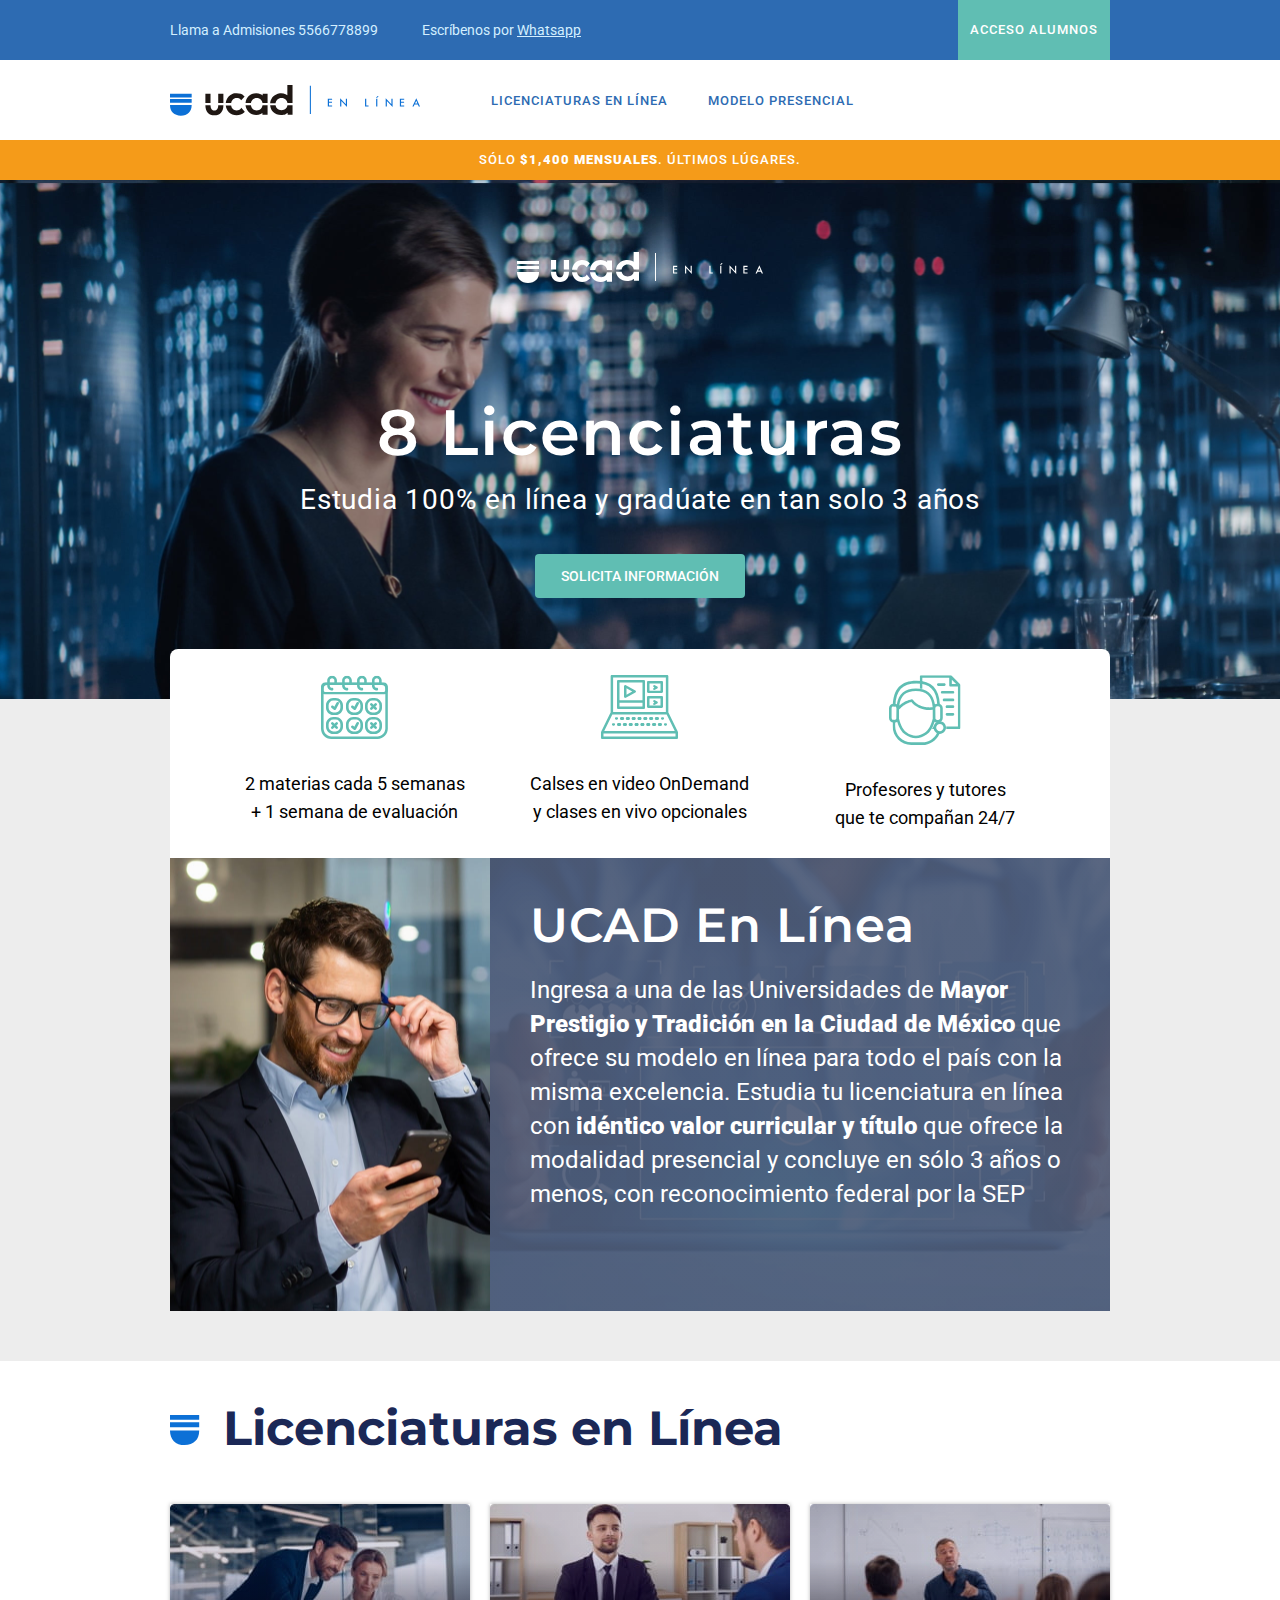
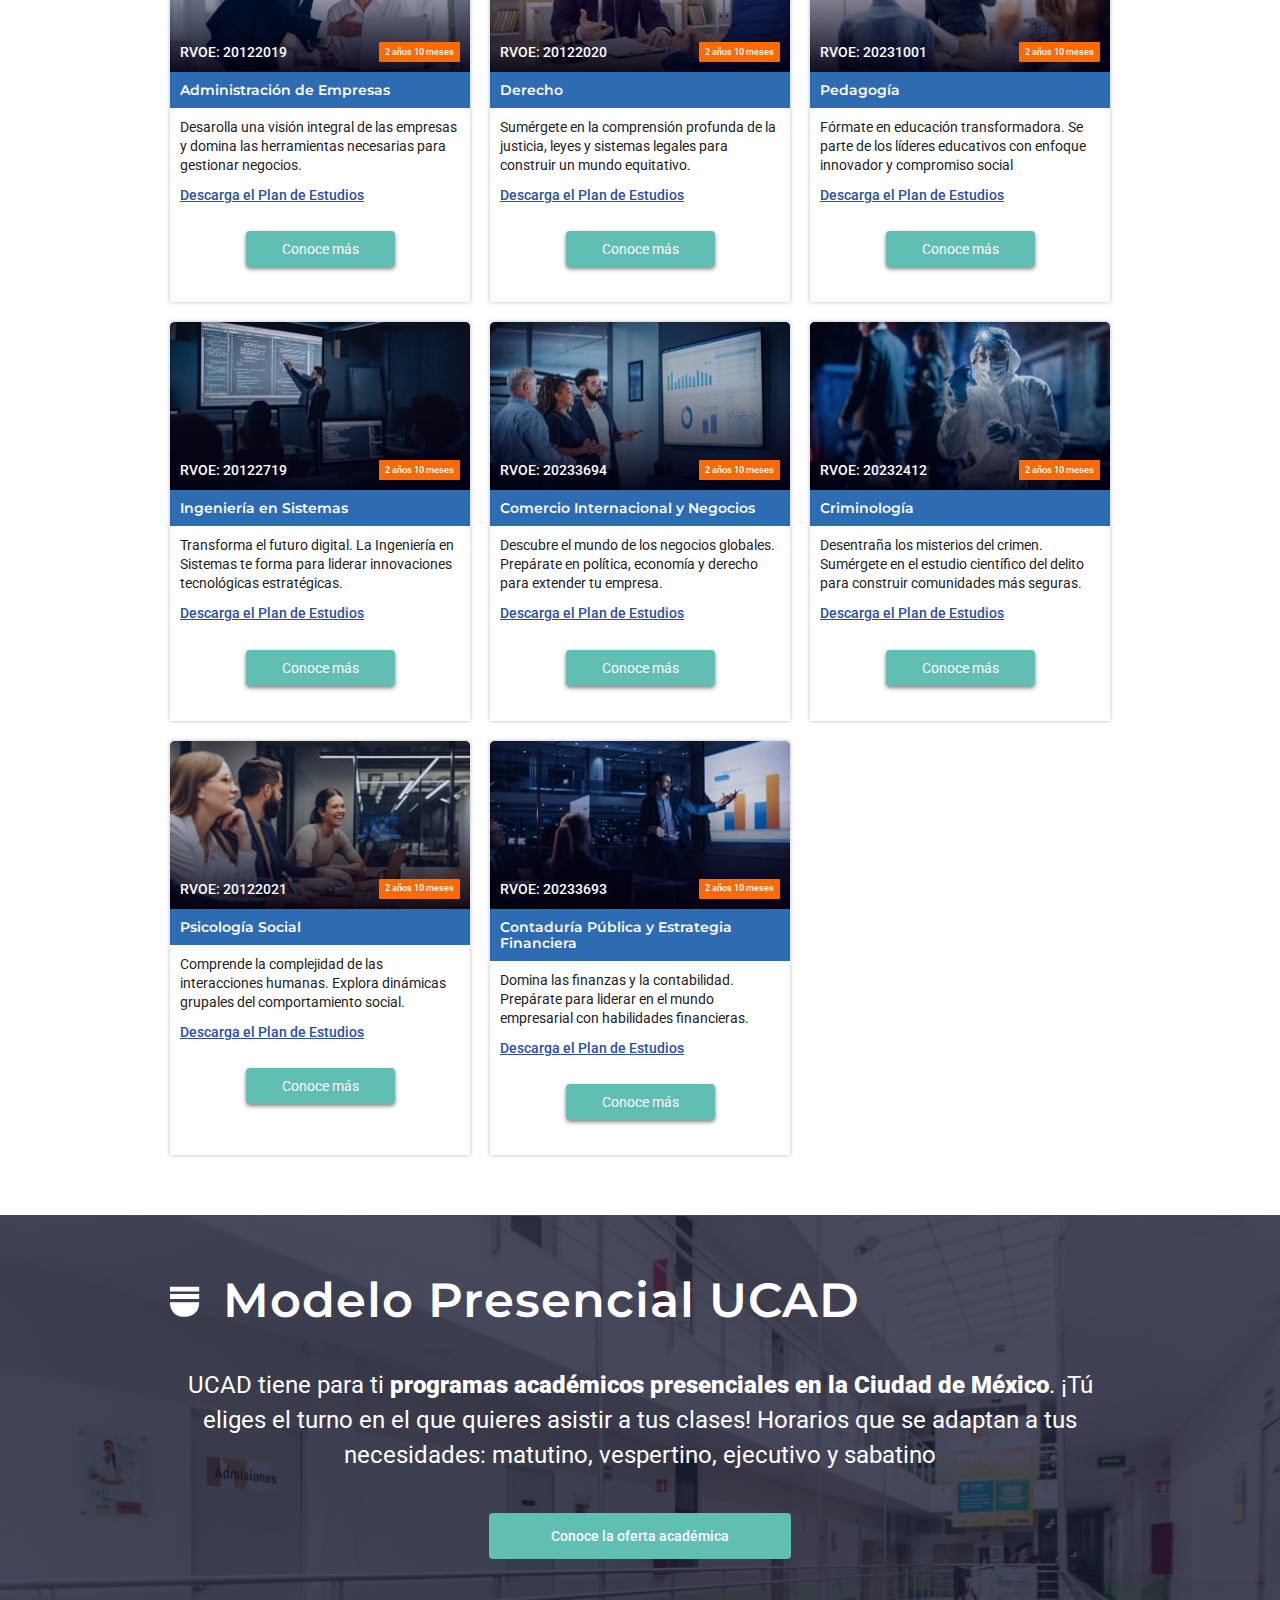
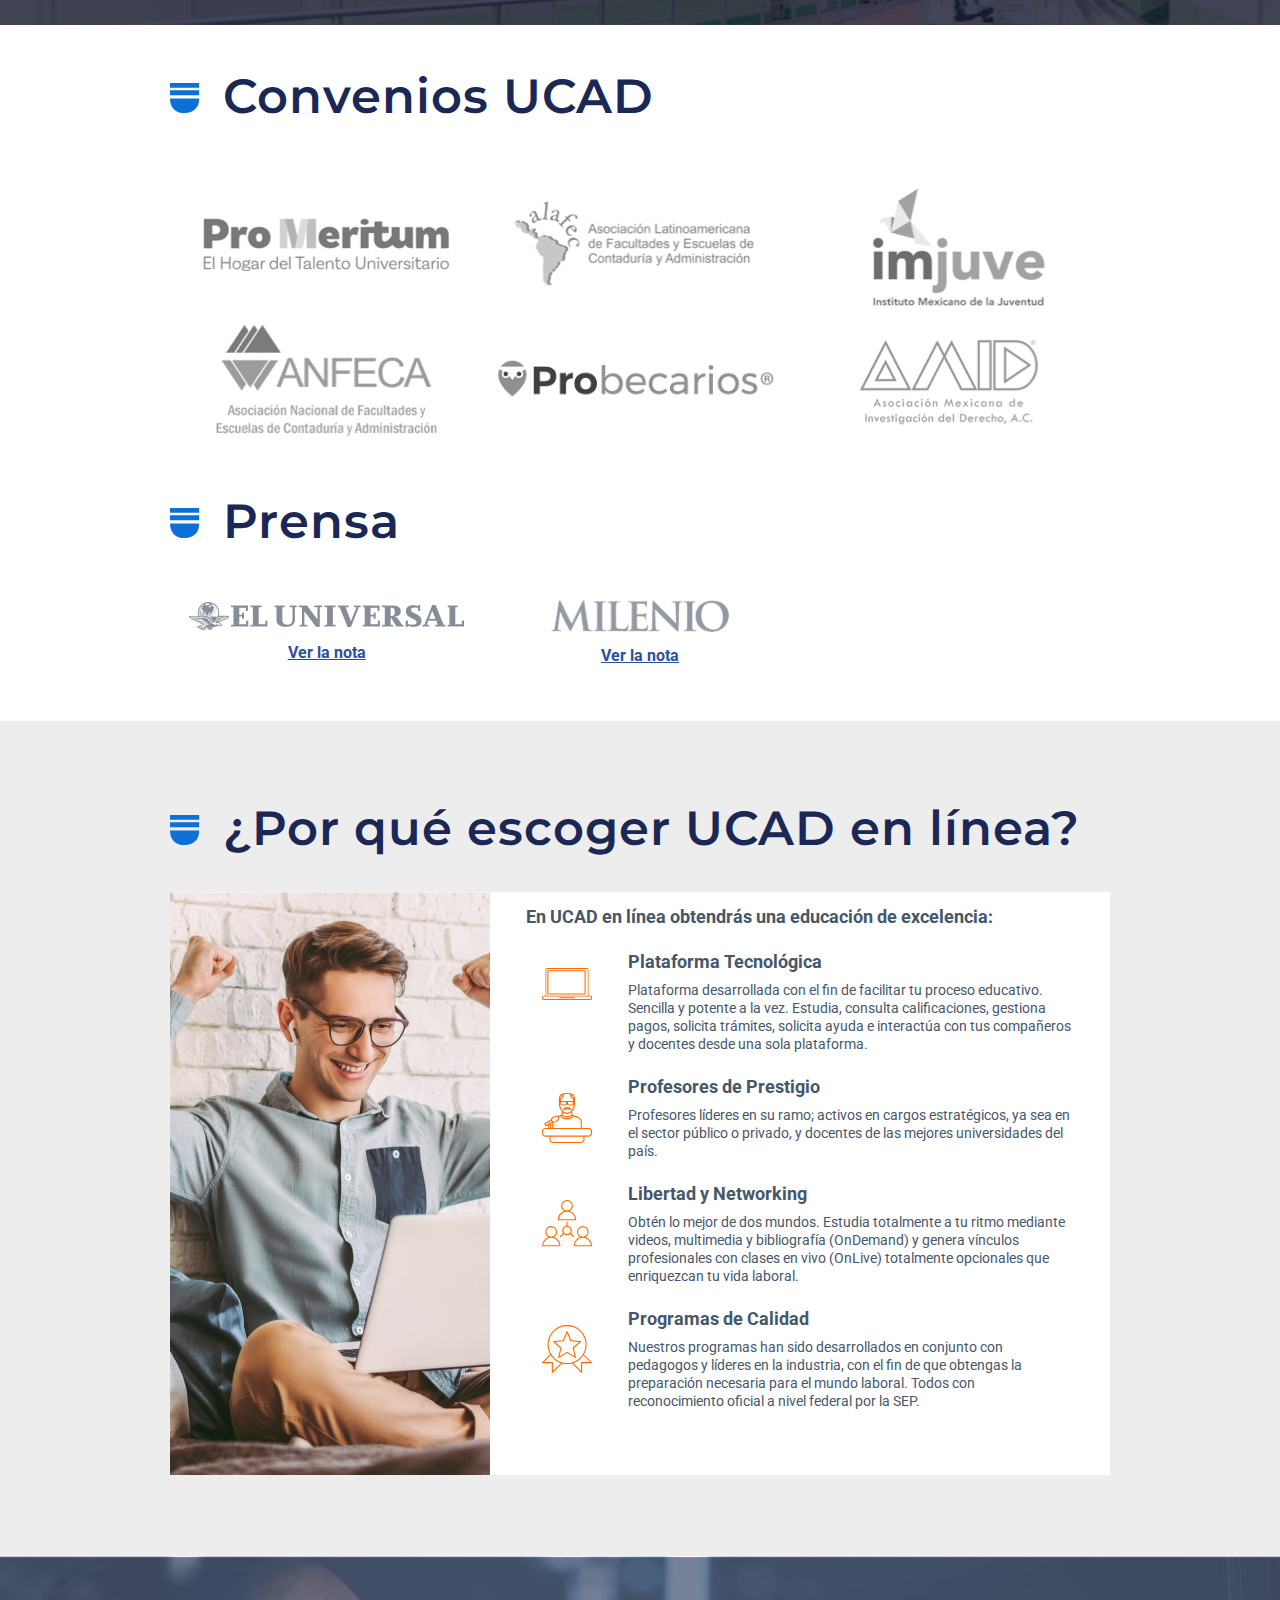
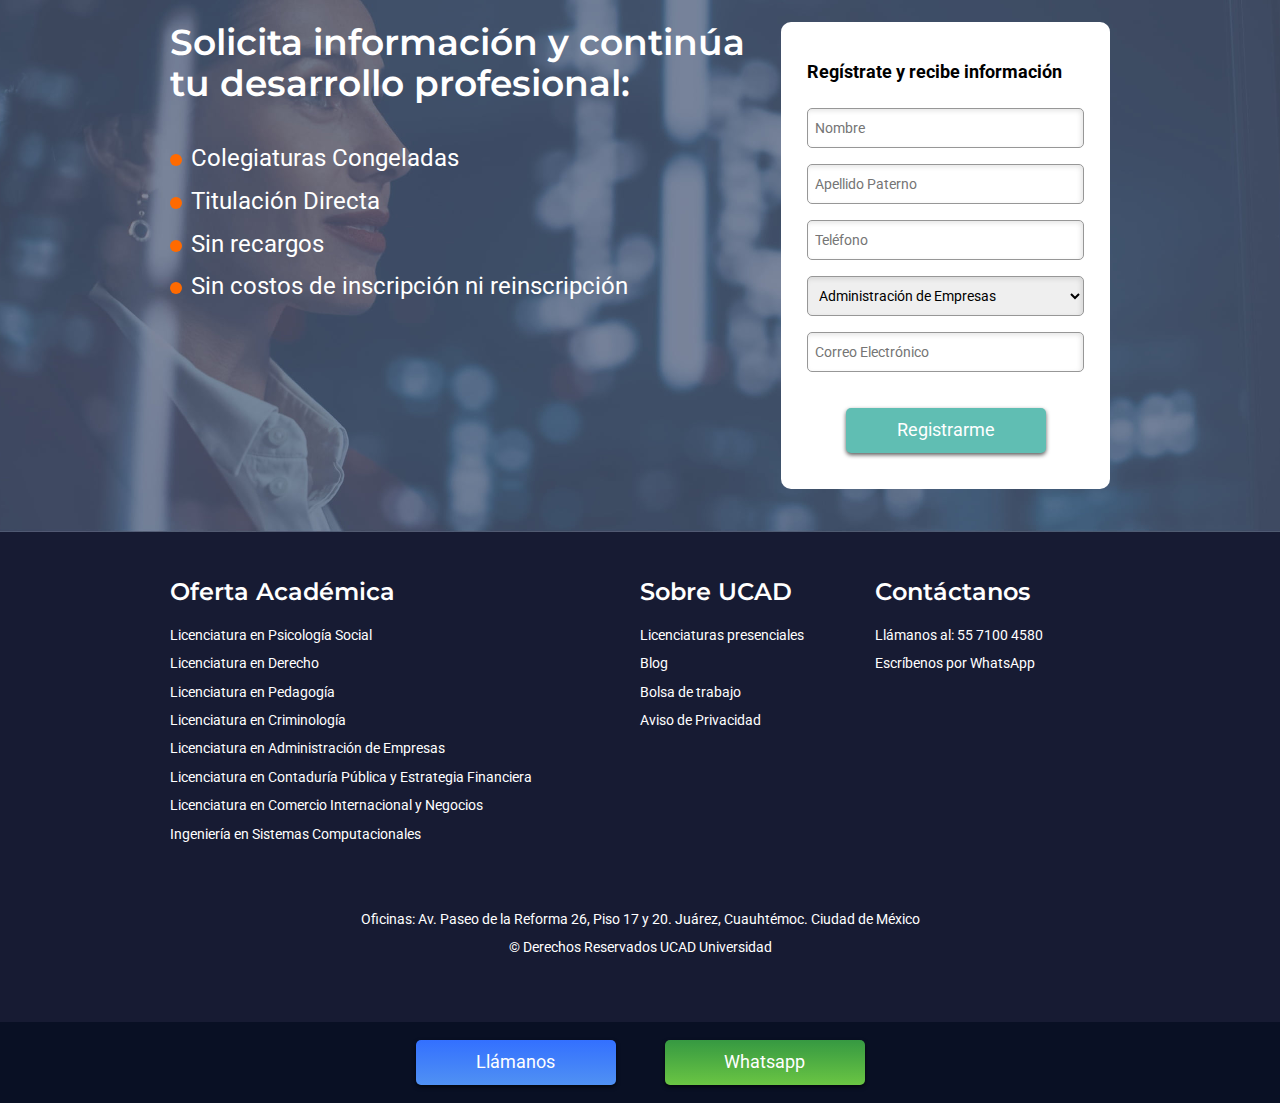
==== commit 55c0f966: "feat: add navbar and bottom bar handle for fixed position" ====
--- a/index.html
+++ b/index.html
@@ -4,13 +4,16 @@
     <meta charset="UTF-8">
     <meta name="viewport" content="width=device-width, initial-scale=1.0">
     <title>UCAD en línea</title>
-    <link rel="stylesheet" href="/styles/normalize.css">
-    <link rel="stylesheet" href="/styles/styles.css">
+    <link rel="stylesheet" href="./styles/normalize.css">
+    <link rel="stylesheet" href="./styles/styles.css">
+    <link rel="stylesheet" href="./styles/navbar.css">
+    <link rel="stylesheet" href="./styles/sections.css">
+    <link rel="stylesheet" href="./styles/footer.css">
 </head>
 <body>
-    <nav>
+    <nav id="navbar">
         <div class="logo-bar">
-            <img src="/assets/logo.svg" alt="Logo" />
+            <img src="./assets/logo.svg" alt="Logo" />
         </div>
         <div class="top-bar">
             <div class="container">
@@ -37,7 +40,7 @@
         <div class="nav-bar">
             <div class="container">
                 <div class="row">
-                    <img src="/assets/logo.svg" alt="Logo" />
+                    <img src="./assets/logo.svg" alt="Logo" />
                     <ul>
                         <li><a href="#" title="LICENCIATURAS EN LÍNEA">LICENCIATURAS EN LÍNEA</a></li>
                         <li><a href="#" title="Modelo Presencial">Modelo Presencial</a></li>
@@ -45,7 +48,9 @@
                 </div>
             </div>
         </div>
+    </nav>
 
+    <main id="main">
         <div class="mid-bar">
             <div class="container">
                 <div class="row">
@@ -53,13 +58,10 @@
                 </div>
             </div>
         </div>
-    </nav>
-
-    <main>
         <div class="hero">
             <div class="container">
                 <div class="row">
-                    <img src="/assets/logo-white.svg" alt="Logo" />
+                    <img src="./assets/logo-white.svg" alt="Logo" />
                     <h1>8 Licenciaturas</h1>
                     <h2>Estudia 100% en línea y gradúate en tan solo 3 años</h2>
                     <a href="#" title="SOLICITA INFORMACIÓN">SOLICITA INFORMACIÓN</a>
@@ -71,17 +73,17 @@
             <div class="container">
                 <div class="items">
                     <div class="item">
-                        <img src="/assets/about-item-1.svg" alt="Item 1">
+                        <img src="./assets/about/item-1.svg" alt="Item 1">
                         <p>2 materias cada 5 semanas<br> 
                         + 1 semana de evaluación</p>
                     </div>
                     <div class="item">
-                        <img src="/assets/about-item-2.svg" alt="Item 2">
+                        <img src="./assets/about/item-2.svg" alt="Item 2">
                         <p>Calses en video OnDemand<br>
                         y clases en vivo opcionales</p>
                     </div>
                     <div class="item">
-                        <img src="/assets/about-item-3.svg" alt="Item 3">
+                        <img src="./assets/about/item-3.svg" alt="Item 3">
                         <p>Profesores y tutores<br>
                         que te compañan 24/7</p>
                     </div>
@@ -98,7 +100,7 @@
     
         <div class="careers">
             <div class="container">
-                <img src="/assets/icon-blue.svg" class="icon" alt="Licenciaturas en Línea">
+                <img src="./assets/icon-blue.svg" class="icon" alt="Licenciaturas en Línea">
                 <h2>Licenciaturas en Línea</h2>
                 <div class="cards">
                     <div class="card">
@@ -235,7 +237,7 @@
     
         <div class="in-person">
             <div class="container">
-                <img src="/assets/icon-white.svg" class="icon" alt="Modelo Presencial UCAD">
+                <img src="./assets/icon-white.svg" class="icon" alt="Modelo Presencial UCAD">
                 <h2>Modelo Presencial UCAD</h2>
                 <p>UCAD tiene para ti <span class="bold">programas académicos presenciales en la Ciudad de México</span>. ¡Tú eliges el turno en el que quieres asistir a tus clases! Horarios que se adaptan a tus necesidades: matutino, vespertino, ejecutivo y sabatino</p>
                 <a href="#" title="Conoce la oferta académica">Conoce la oferta académica</a>
@@ -244,37 +246,37 @@
     
         <div class="deals">
             <div class="container">
-                <img src="/assets/icon-blue.svg" class="icon" alt="Convenios UCAD">
+                <img src="./assets/icon-blue.svg" class="icon" alt="Convenios UCAD">
                 <h2>Convenios UCAD</h2>
                 <div class="logos">
                     <div class="logo">
-                        <img src="/assets/deals/logo-1.png" alt="Pro Meritum">
-                    </div>
-                    <div class="logo">
-                        <img src="/assets/deals/logo-2.png" alt="alafec">
-                    </div>
-                    <div class="logo">
-                        <img src="/assets/deals/logo-3.png" alt="imjuve">
-                    </div>
-                    <div class="logo">
-                        <img src="/assets/deals/logo-4.png" alt="ANFECA">
-                    </div>
-                    <div class="logo">
-                        <img src="/assets/deals/logo-5.png" alt="Probecarios">
-                    </div>
-                    <div class="logo">
-                        <img src="/assets/deals/logo-6.png" alt="AMID">
-                    </div>
-                </div>
-                <img src="/assets/icon-blue.svg" class="icon" alt="Prensa">
+                        <img src="./assets/deals/logo-1.png" alt="Pro Meritum">
+                    </div>
+                    <div class="logo">
+                        <img src="./assets/deals/logo-2.png" alt="alafec">
+                    </div>
+                    <div class="logo">
+                        <img src="./assets/deals/logo-3.png" alt="imjuve">
+                    </div>
+                    <div class="logo">
+                        <img src="./assets/deals/logo-4.png" alt="ANFECA">
+                    </div>
+                    <div class="logo">
+                        <img src="./assets/deals/logo-5.png" alt="Probecarios">
+                    </div>
+                    <div class="logo">
+                        <img src="./assets/deals/logo-6.png" alt="AMID">
+                    </div>
+                </div>
+                <img src="./assets/icon-blue.svg" class="icon" alt="Prensa">
                 <h2>Prensa</h2>
                 <div class="logos">
                     <div class="logo">
-                        <img src="/assets/deals/logo-7.png" alt="El Universal">
+                        <img src="./assets/deals/logo-7.png" alt="El Universal">
                         <a href="#" title="Ver la nota">Ver la nota</a>
                     </div>
                     <div class="logo">
-                        <img src="/assets/deals/logo-8.png" alt="Milenio">
+                        <img src="./assets/deals/logo-8.png" alt="Milenio">
                         <a href="#" title="Ver la nota">Ver la nota</a>
                     </div>
                 </div>
@@ -283,7 +285,7 @@
     
         <div class="online">
             <div class="container">
-                <img src="/assets/icon-blue.svg" class="icon" alt="¿Por qué escoger UCAD en línea?">
+                <img src="./assets/icon-blue.svg" class="icon" alt="¿Por qué escoger UCAD en línea?">
                 <h2>¿Por qué escoger UCAD en línea?</h2>
                 <div class="onboarding">
                     <div class="image"></div>
@@ -291,7 +293,7 @@
                         <h3>En UCAD en línea obtendrás una educación de excelencia:</h3>
                         <div class="bullet">
                             <div class="icon">
-                                <img src="/assets/online-item-1.svg" alt="Plataforma Tecnológica">
+                                <img src="./assets/online/item-1.svg" alt="Plataforma Tecnológica">
                             </div>
                             <div class="text">
                                 <h4>Plataforma Tecnológica</h4>
@@ -300,7 +302,7 @@
                         </div>
                         <div class="bullet">
                             <div class="icon">
-                                <img src="/assets/online-item-2.svg" alt="Profesores de Prestigio">
+                                <img src="./assets/online/item-2.svg" alt="Profesores de Prestigio">
                             </div>
                             <div class="text">
                                 <h4>Profesores de Prestigio</h4>
@@ -309,7 +311,7 @@
                         </div>
                         <div class="bullet">
                             <div class="icon">
-                                <img src="/assets/online-item-3.svg" alt="Libertad y Networking">
+                                <img src="./assets/online/item-3.svg" alt="Libertad y Networking">
                             </div>
                             <div class="text">
                                 <h4>Libertad y Networking</h4>
@@ -318,7 +320,7 @@
                         </div>
                         <div class="bullet">
                             <div class="icon">
-                                <img src="/assets/online-item-4.svg" alt="Programas de Calidad">
+                                <img src="./assets/online/item-4.svg" alt="Programas de Calidad">
                             </div>
                             <div class="text">
                                 <h4>Programas de Calidad</h4>
@@ -367,7 +369,7 @@
         </div>
     </main>
 
-    <footer>
+    <footer id="footer">
         <div class="container">
             <div class="cols">
                 <div class="academic-offer">
@@ -407,9 +409,11 @@
         </div>
     </footer>
 
-    <div class="bottom-bar">
+    <div id="bottom-bar">
         <a href="#" title="Llámanos" class="call-us">Llámanos</a>
         <a href="#" title="Whatsapp" class="whatsapp">Whatsapp</a>
     </div>
+
+    <script src="./js/main.js"></script>
 </body>
 </html>--- a/styles/styles.css
+++ b/styles/styles.css
@@ -34,1023 +34,4 @@
 .icon {
   display: inline-block;
   margin-right: 19px;
-}
-
-.logo-bar {
-  display: none;
-  align-items: center;
-  justify-content: center;
-  height: 60px;
-}
-.logo-bar img {
-  width: auto;
-  height: 24px;
-}
-@media only screen and (min-width: 320px) and (max-width: 480px) {
-  .logo-bar {
-    display: flex;
-  }
-}
-
-.top-bar {
-  background-color: #2d6bb2;
-  color: #ffffff;
-}
-@media only screen and (min-width: 481px) and (max-width: 768px) {
-  .top-bar .container {
-    min-width: 100%;
-  }
-}
-@media only screen and (min-width: 320px) and (max-width: 480px) {
-  .top-bar .container {
-    min-width: 100%;
-  }
-}
-.top-bar .container .row {
-  width: 100%;
-  display: flex;
-  justify-content: space-between;
-}
-.top-bar .container .row .menu {
-  display: none;
-  align-items: center;
-  margin-left: 5%;
-}
-@media only screen and (min-width: 320px) and (max-width: 480px) {
-  .top-bar .container .row .menu {
-    display: flex;
-  }
-}
-.top-bar .container .row .menu a {
-  font-size: 13px;
-  font-weight: 500;
-  letter-spacing: 1px;
-  text-transform: uppercase;
-  color: #ffffff;
-}
-.top-bar .container .row .links {
-  display: flex;
-  align-items: center;
-}
-@media only screen and (min-width: 481px) and (max-width: 768px) {
-  .top-bar .container .row .links {
-    margin-left: 5%;
-  }
-}
-@media only screen and (min-width: 320px) and (max-width: 480px) {
-  .top-bar .container .row .links {
-    display: none;
-  }
-}
-.top-bar .container .row .links ul {
-  margin: 0;
-  padding: 0;
-  list-style: none;
-}
-.top-bar .container .row .links ul li {
-  display: inline;
-}
-.top-bar .container .row .links ul li a {
-  font-size: 14px;
-  color: #d3efff;
-  margin-right: 40px;
-}
-@media only screen and (min-width: 320px) and (max-width: 480px) {
-  .top-bar .container .row .button {
-    display: none;
-  }
-}
-.top-bar .container .row .button a {
-  display: flex;
-  align-items: center;
-  justify-content: center;
-  width: 152px;
-  height: 60px;
-  background-color: #60beb3;
-  color: #ffffff;
-  font-size: 13px;
-  font-weight: 500;
-  letter-spacing: 1px;
-  text-transform: uppercase;
-}
-.top-bar .container .row .button-mobile {
-  display: none;
-}
-@media only screen and (min-width: 320px) and (max-width: 480px) {
-  .top-bar .container .row .button-mobile {
-    display: block;
-  }
-}
-.top-bar .container .row .button-mobile a {
-  display: flex;
-  align-items: center;
-  justify-content: center;
-  width: 152px;
-  height: 60px;
-  background-color: #60beb3;
-  color: #ffffff;
-  font-size: 13px;
-  font-weight: 500;
-  letter-spacing: 1px;
-  text-transform: uppercase;
-}
-
-.nav-bar {
-  background-color: #ffffff;
-}
-@media only screen and (min-width: 320px) and (max-width: 480px) {
-  .nav-bar {
-    display: none;
-  }
-}
-.nav-bar .row {
-  width: 100%;
-  height: 80px;
-  display: flex;
-  align-items: center;
-}
-.nav-bar .row img {
-  margin-right: 70px;
-}
-@media only screen and (min-width: 481px) and (max-width: 768px) {
-  .nav-bar .row img {
-    margin-right: 35px;
-  }
-}
-.nav-bar .row ul {
-  list-style: none;
-  margin: 0;
-  padding: 0;
-}
-.nav-bar .row ul li {
-  display: inline-block;
-}
-.nav-bar .row ul li a {
-  color: #2d6bb2;
-  font-size: 13px;
-  font-weight: 500;
-  letter-spacing: 1px;
-  text-transform: uppercase;
-  margin-right: 36px;
-}
-@media only screen and (min-width: 481px) and (max-width: 768px) {
-  .nav-bar .row ul li a {
-    margin-right: 30px;
-  }
-}
-
-.mid-bar {
-  background-color: #f59b19;
-  color: #ffffff;
-}
-@media only screen and (min-width: 320px) and (max-width: 480px) {
-  .mid-bar {
-    display: none;
-  }
-}
-.mid-bar .row {
-  width: 100%;
-  height: 40px;
-  display: flex;
-  align-items: center;
-  justify-content: center;
-}
-.mid-bar .row p {
-  margin: 0;
-  padding: 0;
-  font-size: 13px;
-  font-weight: 500;
-  letter-spacing: 1px;
-  text-transform: uppercase;
-}
-
-.hero {
-  background: url("/assets/background/hero.jpg"), linear-gradient(to left, rgba(0, 0, 0, 0) 94%, rgba(4, 15, 32, 0.56));
-  background-size: cover;
-  background-position: center center;
-  padding: 72px 0 101px 0;
-}
-@media only screen and (min-width: 320px) and (max-width: 480px) {
-  .hero {
-    padding: 53px 0 56px 0;
-  }
-}
-.hero .row {
-  text-align: center;
-}
-.hero .row img {
-  margin-bottom: 109px;
-}
-@media only screen and (min-width: 320px) and (max-width: 480px) {
-  .hero .row img {
-    display: none;
-  }
-}
-.hero .row h1 {
-  font-family: "Montserrat", sans-serif;
-  font-size: 64px;
-  font-weight: 600;
-  letter-spacing: 1.78px;
-  color: #ffffff;
-  margin: 0 0 14px 0;
-  padding: 0;
-}
-@media only screen and (min-width: 320px) and (max-width: 480px) {
-  .hero .row h1 {
-    font-size: 20px;
-    letter-spacing: 0.56px;
-    margin-bottom: 6px;
-  }
-}
-.hero .row h2 {
-  font-size: 28px;
-  font-weight: 400;
-  letter-spacing: 0.78px;
-  color: #ffffff;
-  margin: 0 0 38px 0;
-  padding: 0;
-}
-@media only screen and (min-width: 320px) and (max-width: 480px) {
-  .hero .row h2 {
-    width: 194px;
-    font-size: 14px;
-    letter-spacing: 0.39px;
-    margin: 0 auto 16px auto;
-  }
-}
-.hero .row a {
-  display: inline-block;
-  border-radius: 4px;
-  background-color: #60beb3;
-  color: #ffffff;
-  padding: 12px 26px;
-  font-size: 14px;
-  font-weight: 500;
-  line-height: 1.43;
-}
-
-.about {
-  background-color: #ededed;
-}
-.about .container {
-  background-color: #ffffff;
-  transform: translateY(-50px);
-  border-radius: 8px 8px 0 0;
-}
-@media only screen and (min-width: 481px) and (max-width: 768px) {
-  .about .container {
-    min-width: 95%;
-  }
-}
-@media only screen and (min-width: 320px) and (max-width: 480px) {
-  .about .container {
-    transform: translateY(-30px);
-  }
-}
-.about .container .items {
-  display: grid;
-  grid-template-columns: 1fr 1fr 1fr;
-  padding: 26px 42px;
-}
-@media only screen and (min-width: 320px) and (max-width: 480px) {
-  .about .container .items {
-    padding: 28px 9px;
-  }
-}
-.about .container .items .item {
-  text-align: center;
-}
-.about .container .items .item img {
-  margin-bottom: 26px;
-  max-height: 70px;
-}
-@media only screen and (min-width: 320px) and (max-width: 480px) {
-  .about .container .items .item img {
-    max-height: 40px;
-    margin-bottom: 18px;
-  }
-}
-.about .container .items .item p {
-  padding: 0;
-  margin: 0;
-  font-size: 18px;
-  line-height: 1.56;
-}
-@media only screen and (min-width: 481px) and (max-width: 768px) {
-  .about .container .items .item p {
-    font-size: 14px;
-    line-height: 1.43;
-  }
-}
-@media only screen and (min-width: 320px) and (max-width: 480px) {
-  .about .container .items .item p {
-    font-size: 10px;
-    line-height: normal;
-  }
-}
-.about .container .onboarding {
-  display: grid;
-  grid-template-columns: 320px 1fr;
-}
-@media only screen and (min-width: 320px) and (max-width: 480px) {
-  .about .container .onboarding {
-    grid-template-columns: 1fr;
-  }
-}
-.about .container .onboarding .image {
-  background: url("/assets/about.jpg");
-  background-size: cover;
-  background-position: center center;
-}
-@media only screen and (min-width: 320px) and (max-width: 480px) {
-  .about .container .onboarding .image {
-    min-height: 175px;
-    background: url("/assets/about-mobile.jpg");
-    background-size: contain;
-  }
-}
-.about .container .onboarding .text {
-  background: linear-gradient(0deg, rgba(78, 91, 119, 0.92), rgba(78, 91, 119, 0.92)), url("/assets/background/about.jpg");
-  background-size: cover;
-  background-position: center center;
-  color: #ffffff;
-  padding: 40px 40px 81px 40px;
-}
-@media only screen and (min-width: 481px) and (max-width: 768px) {
-  .about .container .onboarding .text {
-    padding: 40px;
-  }
-}
-@media only screen and (min-width: 320px) and (max-width: 480px) {
-  .about .container .onboarding .text {
-    padding: 41px 26px;
-  }
-}
-.about .container .onboarding .text h2 {
-  font-family: "Montserrat", sans-serif;
-  font-size: 48px;
-  font-weight: 600;
-  letter-spacing: 1px;
-  margin: 0 0 20px 0;
-}
-@media only screen and (min-width: 481px) and (max-width: 768px) {
-  .about .container .onboarding .text h2 {
-    font-size: 36px;
-  }
-}
-@media only screen and (min-width: 320px) and (max-width: 480px) {
-  .about .container .onboarding .text h2 {
-    font-size: 24px;
-  }
-}
-.about .container .onboarding .text p {
-  font-size: 24px;
-  line-height: 1.42;
-  margin: 0;
-}
-@media only screen and (min-width: 481px) and (max-width: 768px) {
-  .about .container .onboarding .text p {
-    font-size: 20px;
-    line-height: 1.4;
-  }
-}
-@media only screen and (min-width: 320px) and (max-width: 480px) {
-  .about .container .onboarding .text p {
-    font-size: 18px;
-    line-height: 1.33;
-  }
-}
-
-.careers {
-  padding: 40px 0 60px 0;
-}
-.careers h2 {
-  display: inline-block;
-  font-family: "Montserrat", sans-serif;
-  font-size: 48px;
-  font-weight: bold;
-  color: #1b2856;
-  margin: 0 0 48px 0;
-}
-@media only screen and (min-width: 481px) and (max-width: 768px) {
-  .careers h2 {
-    font-size: 36px;
-  }
-}
-@media only screen and (min-width: 320px) and (max-width: 480px) {
-  .careers h2 {
-    width: 176px;
-    font-size: 24px;
-    margin: 0 0 37px 0;
-  }
-}
-.careers .cards {
-  display: grid;
-  grid-template-columns: 1fr 1fr 1fr;
-  gap: 20px;
-}
-@media only screen and (min-width: 481px) and (max-width: 768px) {
-  .careers .cards {
-    grid-template-columns: 1fr 1fr;
-  }
-}
-@media only screen and (min-width: 320px) and (max-width: 480px) {
-  .careers .cards {
-    grid-template-columns: 1fr;
-  }
-}
-.careers .cards .card {
-  max-width: 395px;
-  box-shadow: 0 0 4px 0 rgba(0, 0, 0, 0.28);
-}
-.careers .cards .card .header {
-  background-size: cover;
-  background-position: center center;
-  padding: 138px 10px 10px 10px;
-  border-radius: 4px 4px 0 0;
-}
-.careers .cards .card .header.administracion-de-empresas {
-  background: linear-gradient(to bottom, rgba(7, 7, 76, 0.16) 34%, rgba(2, 0, 19, 0.93) 99%), url("/assets/careers/administracion-de-empresas.jpg");
-}
-.careers .cards .card .header.derecho {
-  background: linear-gradient(to bottom, rgba(7, 7, 76, 0.16) 34%, rgba(2, 0, 19, 0.93) 99%), url("/assets/careers/derecho.jpg");
-}
-.careers .cards .card .header.pedagogia {
-  background: linear-gradient(to bottom, rgba(7, 7, 76, 0.16) 34%, rgba(2, 0, 19, 0.93) 99%), url("/assets/careers/pedagogia.jpg");
-}
-.careers .cards .card .header.ingenieria-en-sistemas {
-  background: linear-gradient(to bottom, rgba(7, 7, 76, 0.16) 34%, rgba(2, 0, 19, 0.93) 99%), url("/assets/careers/ingenieria-en-sistemas.jpg");
-}
-.careers .cards .card .header.comercio-internacional {
-  background: linear-gradient(to bottom, rgba(7, 7, 76, 0.16) 34%, rgba(2, 0, 19, 0.93) 99%), url("/assets/careers/comercio-internacional.jpg");
-}
-.careers .cards .card .header.criminologia {
-  background: linear-gradient(to bottom, rgba(7, 7, 76, 0.16) 34%, rgba(2, 0, 19, 0.93) 99%), url("/assets/careers/criminologia.jpg");
-}
-.careers .cards .card .header.psicologia-social {
-  background: linear-gradient(to bottom, rgba(7, 7, 76, 0.16) 34%, rgba(2, 0, 19, 0.93) 99%), url("/assets/careers/psicologia-social.jpg");
-}
-.careers .cards .card .header.contaduria-publica {
-  background: linear-gradient(to bottom, rgba(7, 7, 76, 0.16) 34%, rgba(2, 0, 19, 0.93) 99%), url("/assets/careers/contaduria-publica.jpg");
-}
-.careers .cards .card .header .row {
-  display: flex;
-  justify-content: space-between;
-}
-.careers .cards .card .header .row .code {
-  font-size: 14px;
-  font-weight: 500;
-  line-height: 1.43;
-  color: #ffffff;
-}
-.careers .cards .card .header .row .time {
-  display: flex;
-  align-items: center;
-  background-color: #ff6a00;
-  font-size: 9px;
-  font-weight: 500;
-  line-height: 1;
-  color: #ffffff;
-  padding: 1px 6px;
-  border-radius: 1px;
-}
-.careers .cards .card .title {
-  background-color: #2d6bb2;
-  padding: 10px;
-}
-.careers .cards .card .title h3 {
-  font-family: "Montserrat", sans-serif;
-  font-size: 14px;
-  font-weight: 600;
-  color: #ffffff;
-  margin: 0;
-}
-.careers .cards .card .body {
-  padding: 10px 10px 35px 10px;
-}
-.careers .cards .card .body p {
-  font-size: 14px;
-  line-height: 1.36;
-  color: #1d1d1d;
-  margin: 0 0 10px 0;
-}
-.careers .cards .card .body .download {
-  display: block;
-  font-size: 14px;
-  font-weight: 500;
-  line-height: 1.43;
-  text-decoration: underline;
-  color: #2c4fa0;
-  margin: 0 0 26px 0;
-}
-.careers .cards .card .body .button {
-  display: block;
-  width: -moz-fit-content;
-  width: fit-content;
-  background-color: #60beb3;
-  color: #ffffff;
-  font-size: 14px;
-  line-height: 1.43;
-  padding: 8px 36px;
-  margin: 0 auto;
-  border-radius: 4px;
-  box-shadow: 0 2px 4px 0 rgba(0, 0, 0, 0.5);
-}
-
-.in-person {
-  background: linear-gradient(to left, rgba(23, 27, 51, 0.79), rgba(23, 27, 51, 0.79)), url("/assets/background/in-person.jpg");
-  background-size: cover;
-  background-position: center center;
-  color: #ffffff;
-  padding: 58px 0 66px 0;
-}
-@media only screen and (min-width: 481px) and (max-width: 768px) {
-  .in-person {
-    padding: 45px 0 55px 0;
-  }
-}
-@media only screen and (min-width: 320px) and (max-width: 480px) {
-  .in-person {
-    background: linear-gradient(to left, rgba(23, 27, 51, 0.79), rgba(23, 27, 51, 0.79)), url("/assets/background/in-person-mobile.jpg");
-    background-size: 100% auto;
-    background-position: bottom center;
-    padding: 26px 0 62px 0;
-  }
-}
-.in-person h2 {
-  display: inline-block;
-  font-family: "Montserrat", sans-serif;
-  font-size: 48px;
-  font-weight: 600;
-  letter-spacing: 1px;
-  margin: 0 0 40px 0;
-}
-@media only screen and (min-width: 481px) and (max-width: 768px) {
-  .in-person h2 {
-    font-size: 36px;
-    letter-spacing: 0.75px;
-  }
-}
-@media only screen and (min-width: 320px) and (max-width: 480px) {
-  .in-person h2 {
-    width: 216px;
-    font-size: 24px;
-    letter-spacing: 0.5px;
-    margin: 0 0 20px 0;
-  }
-}
-.in-person p {
-  font-size: 24px;
-  line-height: 1.46;
-  text-align: center;
-  margin: 0 0 40px 0;
-}
-@media only screen and (min-width: 320px) and (max-width: 480px) {
-  .in-person p {
-    font-size: 18px;
-    line-height: 1.33;
-    margin: 0 0 30px 0;
-  }
-}
-.in-person a {
-  display: block;
-  width: -moz-fit-content;
-  width: fit-content;
-  background-color: #60beb3;
-  color: #ffffff;
-  font-size: 14px;
-  font-weight: 500;
-  line-height: 1.43;
-  padding: 13px 62px;
-  border-radius: 4px;
-  margin: 0 auto;
-}
-@media only screen and (min-width: 320px) and (max-width: 480px) {
-  .in-person a {
-    padding: 13px 42px;
-  }
-}
-
-.deals {
-  padding: 44px 0 6px 0;
-}
-@media only screen and (min-width: 481px) and (max-width: 768px) {
-  .deals {
-    padding: 40px 0 10px 0;
-  }
-}
-@media only screen and (min-width: 320px) and (max-width: 480px) {
-  .deals {
-    padding: 60px 0 19px 0;
-  }
-}
-.deals h2 {
-  display: inline-block;
-  font-family: "Montserrat", sans-serif;
-  font-size: 48px;
-  font-weight: 600;
-  letter-spacing: 1px;
-  color: #1b2856;
-  margin: 0 0 50px 0;
-}
-@media only screen and (min-width: 481px) and (max-width: 768px) {
-  .deals h2 {
-    font-size: 36px;
-    letter-spacing: 0.75px;
-    margin: 0 0 64px 0;
-  }
-}
-@media only screen and (min-width: 320px) and (max-width: 480px) {
-  .deals h2 {
-    font-size: 24px;
-    letter-spacing: 0.5px;
-    margin: 0 0 30px 0;
-  }
-}
-.deals .logos {
-  display: grid;
-  align-items: center;
-  justify-content: center;
-  grid-template-columns: 1fr 1fr 1fr;
-  margin-bottom: 50px;
-}
-@media only screen and (min-width: 320px) and (max-width: 480px) {
-  .deals .logos {
-    grid-template-columns: 1fr 1fr;
-  }
-}
-.deals .logos .logo {
-  text-align: center;
-}
-@media only screen and (min-width: 320px) and (max-width: 480px) {
-  .deals .logos .logo {
-    padding: 0 0 20px 0;
-  }
-}
-@media only screen and (min-width: 481px) and (max-width: 768px) {
-  .deals .logos .logo img {
-    width: 169px;
-  }
-}
-@media only screen and (min-width: 320px) and (max-width: 480px) {
-  .deals .logos .logo img {
-    width: 126px;
-  }
-}
-.deals .logos .logo a {
-  display: block;
-  font-size: 16px;
-  font-weight: bold;
-  color: #2c4fa0;
-  text-decoration: underline;
-  margin: 10px 0 0 0;
-}
-
-.online {
-  background-color: #ededed;
-  padding: 80px 0;
-}
-@media only screen and (min-width: 481px) and (max-width: 768px) {
-  .online {
-    padding: 45px 0 77px 0;
-  }
-}
-@media only screen and (min-width: 320px) and (max-width: 480px) {
-  .online {
-    padding: 40px 0 31px 0;
-  }
-}
-@media only screen and (min-width: 320px) and (max-width: 480px) {
-  .online .container {
-    min-width: 100%;
-  }
-}
-.online .container h2 {
-  display: inline-block;
-  font-family: "Montserrat", sans-serif;
-  font-size: 48px;
-  font-weight: 600;
-  letter-spacing: 1px;
-  color: #1b2856;
-  margin: 0 0 36px 0;
-}
-@media only screen and (min-width: 481px) and (max-width: 768px) {
-  .online .container h2 {
-    width: 470px;
-    font-size: 36px;
-    letter-spacing: 0.75px;
-  }
-}
-@media only screen and (min-width: 320px) and (max-width: 480px) {
-  .online .container h2 {
-    width: 250px;
-    font-size: 24px;
-    letter-spacing: 0.5px;
-  }
-}
-.online .container .onboarding {
-  background-color: #ffffff;
-  display: grid;
-  grid-template-columns: 320px 1fr;
-}
-@media only screen and (min-width: 481px) and (max-width: 768px) {
-  .online .container .onboarding {
-    grid-template-columns: 212px 1fr;
-  }
-}
-@media only screen and (min-width: 320px) and (max-width: 480px) {
-  .online .container .onboarding {
-    display: block;
-  }
-}
-.online .container .onboarding .image {
-  background: url("/assets/online.jpg");
-  background-size: cover;
-  background-position: center center;
-}
-@media only screen and (min-width: 320px) and (max-width: 480px) {
-  .online .container .onboarding .image {
-    height: 160px;
-    background: url("/assets/online-mobile.jpg");
-    background-size: cover;
-    background-position: top center;
-  }
-}
-.online .container .onboarding .content {
-  color: #46576a;
-  padding: 15px 36px 44px 36px;
-}
-@media only screen and (min-width: 320px) and (max-width: 480px) {
-  .online .container .onboarding .content {
-    padding: 20px 10px 44px 10px;
-  }
-}
-.online .container .onboarding .content h3 {
-  font-size: 18px;
-  font-weight: bold;
-  line-height-step: 1.61;
-  margin: 0 0 20px 0;
-}
-@media only screen and (min-width: 320px) and (max-width: 480px) {
-  .online .container .onboarding .content h3 {
-    width: 300px;
-  }
-}
-.online .container .onboarding .content .bullet {
-  display: grid;
-  grid-template-columns: 15% 85%;
-}
-@media only screen and (min-width: 320px) and (max-width: 480px) {
-  .online .container .onboarding .content .bullet {
-    grid-template-columns: 20% 80%;
-    padding: 0 40px 0 15px;
-  }
-}
-.online .container .onboarding .content .bullet .icon {
-  text-align: center;
-  margin: 20px 0 0 0;
-}
-.online .container .onboarding .content .bullet .text {
-  padding: 0 0 20px 20px;
-}
-.online .container .onboarding .content .bullet .text h4 {
-  font-size: 18px;
-  font-weight: bold;
-  line-height: 1.61;
-  margin: 0 0 4px 0;
-}
-.online .container .onboarding .content .bullet .text p {
-  font-size: 14px;
-  line-height: 1.29;
-  margin: 0;
-}
-
-.contact {
-  background: url("/assets/background/contact.jpg");
-  background-size: cover;
-  background-position: center center;
-  color: #ffffff;
-  padding: 67px 0 43px 0;
-}
-@media only screen and (min-width: 320px) and (max-width: 480px) {
-  .contact {
-    background: url("/assets/background/contact-mobile.jpg");
-    background-size: cover;
-    background-position: top center;
-    padding: 32px 0 49px 0;
-  }
-}
-.contact .cols {
-  display: grid;
-  grid-template-columns: 65% 35%;
-}
-@media only screen and (min-width: 481px) and (max-width: 768px) {
-  .contact .cols {
-    grid-template-columns: 50% 50%;
-  }
-}
-@media only screen and (min-width: 320px) and (max-width: 480px) {
-  .contact .cols {
-    display: block;
-  }
-}
-@media only screen and (min-width: 320px) and (max-width: 480px) {
-  .contact .cols .text {
-    padding-bottom: 20px;
-  }
-}
-.contact .cols .text h2 {
-  font-family: "Montserrat", sans-serif;
-  font-size: 36px;
-  font-weight: 600;
-  margin: 0 0 41px 0;
-}
-@media only screen and (min-width: 481px) and (max-width: 768px) {
-  .contact .cols .text h2 {
-    font-size: 24px;
-  }
-}
-@media only screen and (min-width: 320px) and (max-width: 480px) {
-  .contact .cols .text h2 {
-    font-size: 18px;
-    margin: 0 0 20px 0;
-  }
-}
-.contact .cols .text ul {
-  list-style: none;
-  margin: 0;
-  padding: 0;
-}
-.contact .cols .text ul li {
-  margin-bottom: 15px;
-  font-size: 24px;
-}
-@media only screen and (min-width: 320px) and (max-width: 480px) {
-  .contact .cols .text ul li {
-    font-size: 18px;
-  }
-}
-.contact .cols .form {
-  background-color: #ffffff;
-  padding: 40px 26px 36px 26px;
-  border-radius: 10px;
-}
-.contact .cols .form h3 {
-  color: #000000;
-  font-size: 18px;
-  margin: 0 0 26px 0;
-}
-.contact .cols .form input[type=text], .contact .cols .form input[type=number], .contact .cols .form input[type=email], .contact .cols .form select {
-  width: 100%;
-  height: 40px;
-  font-size: 14px;
-  padding: 0 7px;
-  margin-bottom: 16px;
-  border-radius: 5px;
-  box-shadow: inset -2px 2px 5px 0 rgba(0, 0, 0, 0.1);
-  border: solid 1px #979797;
-  box-sizing: border-box;
-}
-.contact .cols .form input[type=text]:placeholder, .contact .cols .form input[type=number]:placeholder, .contact .cols .form input[type=email]:placeholder, .contact .cols .form select:placeholder {
-  color: #728093;
-}
-.contact .cols .form input[type=submit] {
-  display: block;
-  width: 200px;
-  height: 45px;
-  background-color: #60beb3;
-  color: #ffffff;
-  font-size: 18px;
-  margin: 20px auto 0 auto;
-  border: none;
-  border-radius: 5px;
-  box-shadow: 0 2px 4px 0 rgba(0, 0, 0, 0.65);
-}
-
-footer {
-  background-color: #171b33;
-  color: #ffffff;
-  padding: 46px 0 54px 0;
-}
-@media only screen and (min-width: 481px) and (max-width: 768px) {
-  footer {
-    padding: 45px 0;
-  }
-}
-footer .cols {
-  display: grid;
-  grid-template-columns: 50% 25% 25%;
-  grid-template-rows: auto auto;
-  margin-bottom: 59px;
-}
-@media only screen and (min-width: 481px) and (max-width: 768px) {
-  footer .cols {
-    grid-template-columns: 70% 30%;
-  }
-}
-@media only screen and (min-width: 320px) and (max-width: 480px) {
-  footer .cols {
-    display: block;
-  }
-}
-footer .cols .academic-offer {
-  grid-area: 1/1/3/2;
-}
-@media only screen and (min-width: 481px) and (max-width: 768px) {
-  footer .cols .academic-offer {
-    grid-area: 1/1/3/2;
-  }
-}
-@media only screen and (min-width: 320px) and (max-width: 480px) {
-  footer .cols .academic-offer {
-    margin-bottom: 30px;
-  }
-}
-footer .cols .about-ucad {
-  grid-area: 1/2/3/3;
-}
-@media only screen and (min-width: 481px) and (max-width: 768px) {
-  footer .cols .about-ucad {
-    grid-area: 1/2/2/3;
-    margin-bottom: 45px;
-  }
-}
-@media only screen and (min-width: 320px) and (max-width: 480px) {
-  footer .cols .about-ucad {
-    margin-bottom: 30px;
-  }
-}
-footer .cols .contact-us {
-  grid-area: 1/3/3/4;
-}
-@media only screen and (min-width: 481px) and (max-width: 768px) {
-  footer .cols .contact-us {
-    grid-area: 2/2/3/3;
-  }
-}
-footer .cols h3 {
-  font-family: "Montserrat", sans-serif;
-  font-size: 24px;
-  font-weight: 600;
-  margin: 0 0 20px 0;
-}
-footer .cols ul {
-  list-style: none;
-  margin: 0;
-  padding: 0;
-}
-footer .cols ul li {
-  margin: 0 0 10px 0;
-}
-footer .cols ul li a {
-  font-size: 14px;
-  line-height: 1;
-  color: #ffffff;
-}
-footer .address {
-  text-align: center;
-}
-footer .address p {
-  font-size: 14px;
-  line-height: 1;
-}
-
-.bottom-bar {
-  background-color: #091024;
-  padding: 18px 0;
-  text-align: center;
-}
-.bottom-bar a {
-  display: inline-block;
-  width: 200px;
-  height: 45px;
-  border-radius: 5px;
-  box-shadow: 0 2px 4px 0 rgba(0, 0, 0, 0.65);
-  font-size: 18px;
-  padding-top: 12px;
-  box-sizing: border-box;
-}
-@media only screen and (min-width: 320px) and (max-width: 480px) {
-  .bottom-bar a {
-    width: 130px;
-  }
-}
-.bottom-bar .call-us {
-  background-image: linear-gradient(to bottom, #3370ff, #5091f3 100%);
-  color: #ffffff;
-  margin-right: 45px;
-}
-@media only screen and (min-width: 481px) and (max-width: 768px) {
-  .bottom-bar .call-us {
-    margin-right: 40px;
-  }
-}
-@media only screen and (min-width: 320px) and (max-width: 480px) {
-  .bottom-bar .call-us {
-    margin-right: 20px;
-  }
-}
-.bottom-bar .whatsapp {
-  background-image: linear-gradient(to bottom, #369942 0%, #6ac543);
-  color: #ffffff;
 }/*# sourceMappingURL=styles.css.map */--- a/styles/navbar.css
+++ b/styles/navbar.css
@@ -0,0 +1,170 @@
+#navbar {
+  position: fixed;
+  top: 0;
+  width: 100%;
+  z-index: 9999;
+}
+
+.logo-bar {
+  display: none;
+  align-items: center;
+  justify-content: center;
+  height: 60px;
+  background-color: #ffffff;
+}
+.logo-bar img {
+  width: auto;
+  height: 24px;
+}
+@media only screen and (min-width: 320px) and (max-width: 480px) {
+  .logo-bar {
+    display: flex;
+  }
+}
+
+.top-bar {
+  background-color: #2d6bb2;
+  color: #ffffff;
+}
+@media only screen and (min-width: 481px) and (max-width: 768px) {
+  .top-bar .container {
+    min-width: 100%;
+  }
+}
+@media only screen and (min-width: 320px) and (max-width: 480px) {
+  .top-bar .container {
+    min-width: 100%;
+  }
+}
+.top-bar .container .row {
+  width: 100%;
+  display: flex;
+  justify-content: space-between;
+}
+.top-bar .container .row .menu {
+  display: none;
+  align-items: center;
+  margin-left: 5%;
+}
+@media only screen and (min-width: 320px) and (max-width: 480px) {
+  .top-bar .container .row .menu {
+    display: flex;
+  }
+}
+.top-bar .container .row .menu a {
+  font-size: 13px;
+  font-weight: 500;
+  letter-spacing: 1px;
+  text-transform: uppercase;
+  color: #ffffff;
+}
+.top-bar .container .row .links {
+  display: flex;
+  align-items: center;
+}
+@media only screen and (min-width: 481px) and (max-width: 768px) {
+  .top-bar .container .row .links {
+    margin-left: 5%;
+  }
+}
+@media only screen and (min-width: 320px) and (max-width: 480px) {
+  .top-bar .container .row .links {
+    display: none;
+  }
+}
+.top-bar .container .row .links ul {
+  margin: 0;
+  padding: 0;
+  list-style: none;
+}
+.top-bar .container .row .links ul li {
+  display: inline;
+}
+.top-bar .container .row .links ul li a {
+  font-size: 14px;
+  color: #d3efff;
+  margin-right: 40px;
+}
+@media only screen and (min-width: 320px) and (max-width: 480px) {
+  .top-bar .container .row .button {
+    display: none;
+  }
+}
+.top-bar .container .row .button a {
+  display: flex;
+  align-items: center;
+  justify-content: center;
+  width: 152px;
+  height: 60px;
+  background-color: #60beb3;
+  color: #ffffff;
+  font-size: 13px;
+  font-weight: 500;
+  letter-spacing: 1px;
+  text-transform: uppercase;
+}
+.top-bar .container .row .button-mobile {
+  display: none;
+}
+@media only screen and (min-width: 320px) and (max-width: 480px) {
+  .top-bar .container .row .button-mobile {
+    display: block;
+  }
+}
+.top-bar .container .row .button-mobile a {
+  display: flex;
+  align-items: center;
+  justify-content: center;
+  width: 152px;
+  height: 60px;
+  background-color: #60beb3;
+  color: #ffffff;
+  font-size: 13px;
+  font-weight: 500;
+  letter-spacing: 1px;
+  text-transform: uppercase;
+}
+
+.nav-bar {
+  background-color: #ffffff;
+}
+@media only screen and (min-width: 320px) and (max-width: 480px) {
+  .nav-bar {
+    display: none;
+  }
+}
+.nav-bar .row {
+  width: 100%;
+  height: 80px;
+  display: flex;
+  align-items: center;
+}
+.nav-bar .row img {
+  margin-right: 70px;
+}
+@media only screen and (min-width: 481px) and (max-width: 768px) {
+  .nav-bar .row img {
+    margin-right: 35px;
+  }
+}
+.nav-bar .row ul {
+  list-style: none;
+  margin: 0;
+  padding: 0;
+}
+.nav-bar .row ul li {
+  display: inline-block;
+}
+.nav-bar .row ul li a {
+  color: #2d6bb2;
+  font-size: 13px;
+  font-weight: 500;
+  letter-spacing: 1px;
+  text-transform: uppercase;
+  margin-right: 36px;
+}
+@media only screen and (min-width: 481px) and (max-width: 768px) {
+  .nav-bar .row ul li a {
+    margin-right: 30px;
+  }
+}/*# sourceMappingURL=navbar.css.map */--- a/styles/sections.css
+++ b/styles/sections.css
@@ -0,0 +1,807 @@
+#main {
+  position: relative;
+}
+
+.mid-bar {
+  background-color: #f59b19;
+  color: #ffffff;
+}
+@media only screen and (min-width: 320px) and (max-width: 480px) {
+  .mid-bar {
+    display: none;
+  }
+}
+.mid-bar .row {
+  width: 100%;
+  height: 40px;
+  display: flex;
+  align-items: center;
+  justify-content: center;
+}
+.mid-bar .row p {
+  margin: 0;
+  padding: 0;
+  font-size: 13px;
+  font-weight: 500;
+  letter-spacing: 1px;
+  text-transform: uppercase;
+}
+
+.hero {
+  background: url("../assets/backgrounds/hero.jpg"), linear-gradient(to left, rgba(0, 0, 0, 0) 94%, rgba(4, 15, 32, 0.56));
+  background-size: cover;
+  background-position: center center;
+  padding: 72px 0 101px 0;
+}
+@media only screen and (min-width: 320px) and (max-width: 480px) {
+  .hero {
+    padding: 53px 0 56px 0;
+  }
+}
+.hero .row {
+  text-align: center;
+}
+.hero .row img {
+  margin-bottom: 109px;
+}
+@media only screen and (min-width: 320px) and (max-width: 480px) {
+  .hero .row img {
+    display: none;
+  }
+}
+.hero .row h1 {
+  font-family: "Montserrat", sans-serif;
+  font-size: 64px;
+  font-weight: 600;
+  letter-spacing: 1.78px;
+  color: #ffffff;
+  margin: 0 0 14px 0;
+  padding: 0;
+}
+@media only screen and (min-width: 320px) and (max-width: 480px) {
+  .hero .row h1 {
+    font-size: 20px;
+    letter-spacing: 0.56px;
+    margin-bottom: 6px;
+  }
+}
+.hero .row h2 {
+  font-size: 28px;
+  font-weight: 400;
+  letter-spacing: 0.78px;
+  color: #ffffff;
+  margin: 0 0 38px 0;
+  padding: 0;
+}
+@media only screen and (min-width: 320px) and (max-width: 480px) {
+  .hero .row h2 {
+    width: 194px;
+    font-size: 14px;
+    letter-spacing: 0.39px;
+    margin: 0 auto 16px auto;
+  }
+}
+.hero .row a {
+  display: inline-block;
+  border-radius: 4px;
+  background-color: #60beb3;
+  color: #ffffff;
+  padding: 12px 26px;
+  font-size: 14px;
+  font-weight: 500;
+  line-height: 1.43;
+}
+
+.about {
+  background-color: #ededed;
+}
+.about .container {
+  background-color: #ffffff;
+  transform: translateY(-50px);
+  border-radius: 8px 8px 0 0;
+}
+@media only screen and (min-width: 481px) and (max-width: 768px) {
+  .about .container {
+    min-width: 95%;
+  }
+}
+@media only screen and (min-width: 320px) and (max-width: 480px) {
+  .about .container {
+    transform: translateY(-30px);
+  }
+}
+.about .container .items {
+  display: grid;
+  grid-template-columns: 1fr 1fr 1fr;
+  padding: 26px 42px;
+}
+@media only screen and (min-width: 320px) and (max-width: 480px) {
+  .about .container .items {
+    padding: 28px 9px;
+  }
+}
+.about .container .items .item {
+  text-align: center;
+}
+.about .container .items .item img {
+  margin-bottom: 26px;
+  max-height: 70px;
+}
+@media only screen and (min-width: 320px) and (max-width: 480px) {
+  .about .container .items .item img {
+    max-height: 40px;
+    margin-bottom: 18px;
+  }
+}
+.about .container .items .item p {
+  padding: 0;
+  margin: 0;
+  font-size: 18px;
+  line-height: 1.56;
+}
+@media only screen and (min-width: 481px) and (max-width: 768px) {
+  .about .container .items .item p {
+    font-size: 14px;
+    line-height: 1.43;
+  }
+}
+@media only screen and (min-width: 320px) and (max-width: 480px) {
+  .about .container .items .item p {
+    font-size: 10px;
+    line-height: normal;
+  }
+}
+.about .container .onboarding {
+  display: grid;
+  grid-template-columns: 320px 1fr;
+}
+@media only screen and (min-width: 320px) and (max-width: 480px) {
+  .about .container .onboarding {
+    grid-template-columns: 1fr;
+  }
+}
+.about .container .onboarding .image {
+  background: url("../assets/about/about.jpg");
+  background-size: cover;
+  background-position: center center;
+}
+@media only screen and (min-width: 320px) and (max-width: 480px) {
+  .about .container .onboarding .image {
+    min-height: 175px;
+    background: url("../assets/about/about-mobile.jpg");
+    background-size: contain;
+  }
+}
+.about .container .onboarding .text {
+  background: linear-gradient(0deg, rgba(78, 91, 119, 0.92), rgba(78, 91, 119, 0.92)), url("../assets/backgrounds/about.jpg");
+  background-size: cover;
+  background-position: center center;
+  color: #ffffff;
+  padding: 40px 40px 81px 40px;
+}
+@media only screen and (min-width: 481px) and (max-width: 768px) {
+  .about .container .onboarding .text {
+    padding: 40px;
+  }
+}
+@media only screen and (min-width: 320px) and (max-width: 480px) {
+  .about .container .onboarding .text {
+    padding: 41px 26px;
+  }
+}
+.about .container .onboarding .text h2 {
+  font-family: "Montserrat", sans-serif;
+  font-size: 48px;
+  font-weight: 600;
+  letter-spacing: 1px;
+  margin: 0 0 20px 0;
+}
+@media only screen and (min-width: 481px) and (max-width: 768px) {
+  .about .container .onboarding .text h2 {
+    font-size: 36px;
+  }
+}
+@media only screen and (min-width: 320px) and (max-width: 480px) {
+  .about .container .onboarding .text h2 {
+    font-size: 24px;
+  }
+}
+.about .container .onboarding .text p {
+  font-size: 24px;
+  line-height: 1.42;
+  margin: 0;
+}
+@media only screen and (min-width: 481px) and (max-width: 768px) {
+  .about .container .onboarding .text p {
+    font-size: 20px;
+    line-height: 1.4;
+  }
+}
+@media only screen and (min-width: 320px) and (max-width: 480px) {
+  .about .container .onboarding .text p {
+    font-size: 18px;
+    line-height: 1.33;
+  }
+}
+
+.careers {
+  padding: 40px 0 60px 0;
+}
+.careers h2 {
+  display: inline-block;
+  font-family: "Montserrat", sans-serif;
+  font-size: 48px;
+  font-weight: bold;
+  color: #1b2856;
+  margin: 0 0 48px 0;
+}
+@media only screen and (min-width: 481px) and (max-width: 768px) {
+  .careers h2 {
+    font-size: 36px;
+  }
+}
+@media only screen and (min-width: 320px) and (max-width: 480px) {
+  .careers h2 {
+    width: 176px;
+    font-size: 24px;
+    margin: 0 0 37px 0;
+  }
+}
+.careers .cards {
+  display: grid;
+  grid-template-columns: 1fr 1fr 1fr;
+  gap: 20px;
+}
+@media only screen and (min-width: 481px) and (max-width: 768px) {
+  .careers .cards {
+    grid-template-columns: 1fr 1fr;
+  }
+}
+@media only screen and (min-width: 320px) and (max-width: 480px) {
+  .careers .cards {
+    grid-template-columns: 1fr;
+  }
+}
+.careers .cards .card {
+  max-width: 395px;
+  box-shadow: 0 0 4px 0 rgba(0, 0, 0, 0.28);
+}
+.careers .cards .card .header {
+  padding: 138px 10px 10px 10px;
+  border-radius: 4px 4px 0 0;
+}
+.careers .cards .card .header.administracion-de-empresas {
+  background: linear-gradient(to bottom, rgba(7, 7, 76, 0.16) 34%, rgba(2, 0, 19, 0.93) 99%), url("../assets/careers/administracion-de-empresas.jpg");
+  background-size: cover;
+  background-position: top center;
+}
+.careers .cards .card .header.derecho {
+  background: linear-gradient(to bottom, rgba(7, 7, 76, 0.16) 34%, rgba(2, 0, 19, 0.93) 99%), url("../assets/careers/derecho.jpg");
+  background-size: cover;
+  background-position: top center;
+}
+.careers .cards .card .header.pedagogia {
+  background: linear-gradient(to bottom, rgba(7, 7, 76, 0.16) 34%, rgba(2, 0, 19, 0.93) 99%), url("../assets/careers/pedagogia.jpg");
+  background-size: cover;
+  background-position: top center;
+}
+.careers .cards .card .header.ingenieria-en-sistemas {
+  background: linear-gradient(to bottom, rgba(7, 7, 76, 0.16) 34%, rgba(2, 0, 19, 0.93) 99%), url("../assets/careers/ingenieria-en-sistemas.jpg");
+  background-size: cover;
+  background-position: top center;
+}
+.careers .cards .card .header.comercio-internacional {
+  background: linear-gradient(to bottom, rgba(7, 7, 76, 0.16) 34%, rgba(2, 0, 19, 0.93) 99%), url("../assets/careers/comercio-internacional.jpg");
+  background-size: cover;
+  background-position: top center;
+}
+.careers .cards .card .header.criminologia {
+  background: linear-gradient(to bottom, rgba(7, 7, 76, 0.16) 34%, rgba(2, 0, 19, 0.93) 99%), url("../assets/careers/criminologia.jpg");
+  background-size: cover;
+  background-position: top center;
+}
+.careers .cards .card .header.psicologia-social {
+  background: linear-gradient(to bottom, rgba(7, 7, 76, 0.16) 34%, rgba(2, 0, 19, 0.93) 99%), url("../assets/careers/psicologia-social.jpg");
+  background-size: cover;
+  background-position: top center;
+}
+.careers .cards .card .header.contaduria-publica {
+  background: linear-gradient(to bottom, rgba(7, 7, 76, 0.16) 34%, rgba(2, 0, 19, 0.93) 99%), url("../assets/careers/contaduria-publica.jpg");
+  background-size: cover;
+  background-position: top center;
+}
+.careers .cards .card .header .row {
+  display: flex;
+  justify-content: space-between;
+}
+.careers .cards .card .header .row .code {
+  font-size: 14px;
+  font-weight: 500;
+  line-height: 1.43;
+  color: #ffffff;
+}
+.careers .cards .card .header .row .time {
+  display: flex;
+  align-items: center;
+  background-color: #ff6a00;
+  font-size: 9px;
+  font-weight: 500;
+  line-height: 1;
+  color: #ffffff;
+  padding: 1px 6px;
+  border-radius: 1px;
+}
+.careers .cards .card .title {
+  background-color: #2d6bb2;
+  padding: 10px;
+}
+.careers .cards .card .title h3 {
+  font-family: "Montserrat", sans-serif;
+  font-size: 14px;
+  font-weight: 600;
+  color: #ffffff;
+  margin: 0;
+}
+.careers .cards .card .body {
+  padding: 10px 10px 35px 10px;
+}
+.careers .cards .card .body p {
+  font-size: 14px;
+  line-height: 1.36;
+  color: #1d1d1d;
+  margin: 0 0 10px 0;
+}
+.careers .cards .card .body .download {
+  display: block;
+  font-size: 14px;
+  font-weight: 500;
+  line-height: 1.43;
+  text-decoration: underline;
+  color: #2c4fa0;
+  margin: 0 0 26px 0;
+}
+.careers .cards .card .body .button {
+  display: block;
+  width: -moz-fit-content;
+  width: fit-content;
+  background-color: #60beb3;
+  color: #ffffff;
+  font-size: 14px;
+  line-height: 1.43;
+  padding: 8px 36px;
+  margin: 0 auto;
+  border-radius: 4px;
+  box-shadow: 0 2px 4px 0 rgba(0, 0, 0, 0.5);
+}
+
+.in-person {
+  background: linear-gradient(to left, rgba(23, 27, 51, 0.79), rgba(23, 27, 51, 0.79)), url("../assets/backgrounds/in-person.jpg");
+  background-size: cover;
+  background-position: center center;
+  color: #ffffff;
+  padding: 58px 0 66px 0;
+}
+@media only screen and (min-width: 481px) and (max-width: 768px) {
+  .in-person {
+    padding: 45px 0 55px 0;
+  }
+}
+@media only screen and (min-width: 320px) and (max-width: 480px) {
+  .in-person {
+    background: linear-gradient(to left, rgba(23, 27, 51, 0.79), rgba(23, 27, 51, 0.79)), url("../assets/backgrounds/in-person-mobile.jpg");
+    background-size: 100% auto;
+    background-position: bottom center;
+    padding: 26px 0 62px 0;
+  }
+}
+.in-person h2 {
+  display: inline-block;
+  font-family: "Montserrat", sans-serif;
+  font-size: 48px;
+  font-weight: 600;
+  letter-spacing: 1px;
+  margin: 0 0 40px 0;
+}
+@media only screen and (min-width: 481px) and (max-width: 768px) {
+  .in-person h2 {
+    font-size: 36px;
+    letter-spacing: 0.75px;
+  }
+}
+@media only screen and (min-width: 320px) and (max-width: 480px) {
+  .in-person h2 {
+    width: 216px;
+    font-size: 24px;
+    letter-spacing: 0.5px;
+    margin: 0 0 20px 0;
+  }
+}
+.in-person p {
+  font-size: 24px;
+  line-height: 1.46;
+  text-align: center;
+  margin: 0 0 40px 0;
+}
+@media only screen and (min-width: 320px) and (max-width: 480px) {
+  .in-person p {
+    font-size: 18px;
+    line-height: 1.33;
+    margin: 0 0 30px 0;
+  }
+}
+.in-person a {
+  display: block;
+  width: -moz-fit-content;
+  width: fit-content;
+  background-color: #60beb3;
+  color: #ffffff;
+  font-size: 14px;
+  font-weight: 500;
+  line-height: 1.43;
+  padding: 13px 62px;
+  border-radius: 4px;
+  margin: 0 auto;
+}
+@media only screen and (min-width: 320px) and (max-width: 480px) {
+  .in-person a {
+    padding: 13px 42px;
+  }
+}
+
+.deals {
+  padding: 44px 0 6px 0;
+}
+@media only screen and (min-width: 481px) and (max-width: 768px) {
+  .deals {
+    padding: 40px 0 10px 0;
+  }
+}
+@media only screen and (min-width: 320px) and (max-width: 480px) {
+  .deals {
+    padding: 60px 0 19px 0;
+  }
+}
+.deals h2 {
+  display: inline-block;
+  font-family: "Montserrat", sans-serif;
+  font-size: 48px;
+  font-weight: 600;
+  letter-spacing: 1px;
+  color: #1b2856;
+  margin: 0 0 50px 0;
+}
+@media only screen and (min-width: 481px) and (max-width: 768px) {
+  .deals h2 {
+    font-size: 36px;
+    letter-spacing: 0.75px;
+    margin: 0 0 64px 0;
+  }
+}
+@media only screen and (min-width: 320px) and (max-width: 480px) {
+  .deals h2 {
+    font-size: 24px;
+    letter-spacing: 0.5px;
+    margin: 0 0 30px 0;
+  }
+}
+.deals .logos {
+  display: grid;
+  align-items: center;
+  justify-content: center;
+  grid-template-columns: 1fr 1fr 1fr;
+  margin-bottom: 50px;
+}
+@media only screen and (min-width: 320px) and (max-width: 480px) {
+  .deals .logos {
+    grid-template-columns: 1fr 1fr;
+  }
+}
+.deals .logos .logo {
+  text-align: center;
+}
+@media only screen and (min-width: 320px) and (max-width: 480px) {
+  .deals .logos .logo {
+    padding: 0 0 20px 0;
+  }
+}
+@media only screen and (min-width: 481px) and (max-width: 768px) {
+  .deals .logos .logo img {
+    width: 169px;
+  }
+}
+@media only screen and (min-width: 320px) and (max-width: 480px) {
+  .deals .logos .logo img {
+    width: 126px;
+  }
+}
+.deals .logos .logo a {
+  display: block;
+  font-size: 16px;
+  font-weight: bold;
+  color: #2c4fa0;
+  text-decoration: underline;
+  margin: 10px 0 0 0;
+}
+
+.online {
+  background-color: #ededed;
+  padding: 80px 0;
+}
+@media only screen and (min-width: 481px) and (max-width: 768px) {
+  .online {
+    padding: 45px 0 77px 0;
+  }
+}
+@media only screen and (min-width: 320px) and (max-width: 480px) {
+  .online {
+    padding: 40px 0 31px 0;
+  }
+}
+@media only screen and (min-width: 320px) and (max-width: 480px) {
+  .online .container {
+    min-width: 100%;
+  }
+}
+.online .container h2 {
+  display: inline-block;
+  font-family: "Montserrat", sans-serif;
+  font-size: 48px;
+  font-weight: 600;
+  letter-spacing: 1px;
+  color: #1b2856;
+  margin: 0 0 36px 0;
+}
+@media only screen and (min-width: 481px) and (max-width: 768px) {
+  .online .container h2 {
+    width: 470px;
+    font-size: 36px;
+    letter-spacing: 0.75px;
+  }
+}
+@media only screen and (min-width: 320px) and (max-width: 480px) {
+  .online .container h2 {
+    width: 250px;
+    font-size: 24px;
+    letter-spacing: 0.5px;
+  }
+}
+.online .container .onboarding {
+  background-color: #ffffff;
+  display: grid;
+  grid-template-columns: 320px 1fr;
+}
+@media only screen and (min-width: 481px) and (max-width: 768px) {
+  .online .container .onboarding {
+    grid-template-columns: 212px 1fr;
+  }
+}
+@media only screen and (min-width: 320px) and (max-width: 480px) {
+  .online .container .onboarding {
+    display: block;
+  }
+}
+.online .container .onboarding .image {
+  background: url("../assets/online/online.jpg");
+  background-size: cover;
+  background-position: center center;
+}
+@media only screen and (min-width: 320px) and (max-width: 480px) {
+  .online .container .onboarding .image {
+    height: 160px;
+    background: url("../assets/online/online-mobile.jpg");
+    background-size: cover;
+    background-position: top center;
+  }
+}
+.online .container .onboarding .content {
+  color: #46576a;
+  padding: 15px 36px 44px 36px;
+}
+@media only screen and (min-width: 320px) and (max-width: 480px) {
+  .online .container .onboarding .content {
+    padding: 20px 10px 44px 10px;
+  }
+}
+.online .container .onboarding .content h3 {
+  font-size: 18px;
+  font-weight: bold;
+  line-height-step: 1.61;
+  margin: 0 0 20px 0;
+}
+@media only screen and (min-width: 320px) and (max-width: 480px) {
+  .online .container .onboarding .content h3 {
+    width: 300px;
+  }
+}
+.online .container .onboarding .content .bullet {
+  display: grid;
+  grid-template-columns: 15% 85%;
+}
+@media only screen and (min-width: 320px) and (max-width: 480px) {
+  .online .container .onboarding .content .bullet {
+    grid-template-columns: 20% 80%;
+    padding: 0 40px 0 15px;
+  }
+}
+.online .container .onboarding .content .bullet .icon {
+  text-align: center;
+  margin: 20px 0 0 0;
+}
+.online .container .onboarding .content .bullet .text {
+  padding: 0 0 20px 20px;
+}
+.online .container .onboarding .content .bullet .text h4 {
+  font-size: 18px;
+  font-weight: bold;
+  line-height: 1.61;
+  margin: 0 0 4px 0;
+}
+.online .container .onboarding .content .bullet .text p {
+  font-size: 14px;
+  line-height: 1.29;
+  margin: 0;
+}
+
+.contact {
+  background: url("../assets/backgrounds/contact.jpg");
+  background-size: cover;
+  background-position: center center;
+  color: #ffffff;
+  padding: 67px 0 43px 0;
+}
+@media only screen and (min-width: 320px) and (max-width: 480px) {
+  .contact {
+    background: url("../assets/backgrounds/contact-mobile.jpg");
+    background-size: cover;
+    background-position: top center;
+    padding: 32px 0 49px 0;
+  }
+}
+.contact .cols {
+  display: grid;
+  grid-template-columns: 65% 35%;
+}
+@media only screen and (min-width: 481px) and (max-width: 768px) {
+  .contact .cols {
+    grid-template-columns: 50% 50%;
+  }
+}
+@media only screen and (min-width: 320px) and (max-width: 480px) {
+  .contact .cols {
+    display: block;
+  }
+}
+@media only screen and (min-width: 320px) and (max-width: 480px) {
+  .contact .cols .text {
+    padding-bottom: 20px;
+  }
+}
+.contact .cols .text h2 {
+  font-family: "Montserrat", sans-serif;
+  font-size: 36px;
+  font-weight: 600;
+  margin: 0 0 41px 0;
+}
+@media only screen and (min-width: 481px) and (max-width: 768px) {
+  .contact .cols .text h2 {
+    font-size: 24px;
+  }
+}
+@media only screen and (min-width: 320px) and (max-width: 480px) {
+  .contact .cols .text h2 {
+    font-size: 18px;
+    margin: 0 0 20px 0;
+  }
+}
+.contact .cols .text ul {
+  list-style: none;
+  margin: 0;
+  padding: 0;
+}
+.contact .cols .text ul li {
+  margin-bottom: 15px;
+  font-size: 24px;
+}
+.contact .cols .text ul li::before {
+  content: "";
+  display: inline-block;
+  width: 12px;
+  height: 12px;
+  border-radius: 7.5px;
+  margin-right: 9px;
+  background-color: #ff6a00;
+}
+@media only screen and (min-width: 320px) and (max-width: 480px) {
+  .contact .cols .text ul li {
+    font-size: 18px;
+  }
+}
+.contact .cols .form {
+  background-color: #ffffff;
+  padding: 40px 26px 36px 26px;
+  border-radius: 10px;
+}
+.contact .cols .form h3 {
+  color: #000000;
+  font-size: 18px;
+  margin: 0 0 26px 0;
+}
+.contact .cols .form input[type=text], .contact .cols .form input[type=number], .contact .cols .form input[type=email], .contact .cols .form select {
+  width: 100%;
+  height: 40px;
+  font-size: 14px;
+  padding: 0 7px;
+  margin-bottom: 16px;
+  border-radius: 5px;
+  box-shadow: inset -2px 2px 5px 0 rgba(0, 0, 0, 0.1);
+  border: solid 1px #979797;
+  box-sizing: border-box;
+}
+.contact .cols .form input[type=text]:placeholder, .contact .cols .form input[type=number]:placeholder, .contact .cols .form input[type=email]:placeholder, .contact .cols .form select:placeholder {
+  color: #728093;
+}
+.contact .cols .form input[type=submit] {
+  display: block;
+  width: 200px;
+  height: 45px;
+  background-color: #60beb3;
+  color: #ffffff;
+  font-size: 18px;
+  margin: 20px auto 0 auto;
+  border: none;
+  border-radius: 5px;
+  box-shadow: 0 2px 4px 0 rgba(0, 0, 0, 0.65);
+}
+
+.hero-index {
+  background: linear-gradient(to left, rgba(23, 30, 51, 0.69), rgba(23, 30, 51, 0.69)), url(../assets/backgrounds/hero-index.jpg);
+  background-size: cover;
+  background-position: center;
+  color: #ffffff;
+  padding: 181px 0 66px 0;
+}
+@media only screen and (min-width: 481px) and (max-width: 768px) {
+  .hero-index {
+    padding: 181px 0 33px 0;
+  }
+}
+@media only screen and (min-width: 320px) and (max-width: 480px) {
+  .hero-index {
+    padding: 138px 0 21px 0;
+  }
+}
+.hero-index .row {
+  text-align: center;
+}
+.hero-index .row h1 {
+  font-family: "Montserrat", sans-serif;
+  font-size: 64px;
+  font-weight: 600;
+  letter-spacing: 1.78px;
+  margin: 0 0 14px 0;
+}
+@media only screen and (min-width: 320px) and (max-width: 480px) {
+  .hero-index .row h1 {
+    font-size: 24px;
+    letter-spacing: 0.67px;
+    margin: 0 0 10px 0;
+  }
+}
+.hero-index .row h2 {
+  font-size: 28px;
+  font-weight: normal;
+  letter-spacing: 0.78px;
+  margin: 0 auto;
+}
+@media only screen and (min-width: 481px) and (max-width: 768px) {
+  .hero-index .row h2 {
+    width: 620px;
+  }
+}
+@media only screen and (min-width: 320px) and (max-width: 480px) {
+  .hero-index .row h2 {
+    width: 280px;
+    font-size: 14px;
+    letter-spacing: 0.39px;
+  }
+}/*# sourceMappingURL=sections.css.map */--- a/styles/footer.css
+++ b/styles/footer.css
@@ -0,0 +1,134 @@
+footer {
+  background-color: #171b33;
+  color: #ffffff;
+  padding: 46px 0 54px 0;
+}
+@media only screen and (min-width: 481px) and (max-width: 768px) {
+  footer {
+    padding: 45px 0;
+  }
+}
+footer .cols {
+  display: grid;
+  grid-template-columns: 50% 25% 25%;
+  grid-template-rows: auto auto;
+  margin-bottom: 59px;
+}
+@media only screen and (min-width: 481px) and (max-width: 768px) {
+  footer .cols {
+    grid-template-columns: 70% 30%;
+  }
+}
+@media only screen and (min-width: 320px) and (max-width: 480px) {
+  footer .cols {
+    display: block;
+  }
+}
+footer .cols .academic-offer {
+  grid-area: 1/1/3/2;
+}
+@media only screen and (min-width: 481px) and (max-width: 768px) {
+  footer .cols .academic-offer {
+    grid-area: 1/1/3/2;
+  }
+}
+@media only screen and (min-width: 320px) and (max-width: 480px) {
+  footer .cols .academic-offer {
+    margin-bottom: 30px;
+  }
+}
+footer .cols .about-ucad {
+  grid-area: 1/2/3/3;
+}
+@media only screen and (min-width: 481px) and (max-width: 768px) {
+  footer .cols .about-ucad {
+    grid-area: 1/2/2/3;
+    margin-bottom: 45px;
+  }
+}
+@media only screen and (min-width: 320px) and (max-width: 480px) {
+  footer .cols .about-ucad {
+    margin-bottom: 30px;
+  }
+}
+footer .cols .contact-us {
+  grid-area: 1/3/3/4;
+}
+@media only screen and (min-width: 481px) and (max-width: 768px) {
+  footer .cols .contact-us {
+    grid-area: 2/2/3/3;
+  }
+}
+footer .cols h3 {
+  font-family: "Montserrat", sans-serif;
+  font-size: 24px;
+  font-weight: 600;
+  margin: 0 0 20px 0;
+}
+footer .cols ul {
+  list-style: none;
+  margin: 0;
+  padding: 0;
+}
+footer .cols ul li {
+  margin: 0 0 10px 0;
+}
+footer .cols ul li a {
+  font-size: 14px;
+  line-height: 1;
+  color: #ffffff;
+}
+footer .address {
+  text-align: center;
+}
+footer .address p {
+  font-size: 14px;
+  line-height: 1;
+}
+
+#bottom-bar {
+  background-color: #091024;
+  padding: 18px 0;
+  text-align: center;
+}
+@media only screen and (min-width: 320px) and (max-width: 480px) {
+  #bottom-bar {
+    position: fixed;
+    bottom: 0;
+    width: 100%;
+  }
+}
+#bottom-bar a {
+  display: inline-block;
+  width: 200px;
+  height: 45px;
+  border-radius: 5px;
+  box-shadow: 0 2px 4px 0 rgba(0, 0, 0, 0.65);
+  font-size: 18px;
+  padding-top: 12px;
+  box-sizing: border-box;
+}
+@media only screen and (min-width: 320px) and (max-width: 480px) {
+  #bottom-bar a {
+    width: 130px;
+  }
+}
+#bottom-bar .call-us {
+  background-image: linear-gradient(to bottom, #3370ff, #5091f3 100%);
+  color: #ffffff;
+  margin-right: 45px;
+}
+@media only screen and (min-width: 481px) and (max-width: 768px) {
+  #bottom-bar .call-us {
+    margin-right: 40px;
+  }
+}
+@media only screen and (min-width: 320px) and (max-width: 480px) {
+  #bottom-bar .call-us {
+    margin-right: 20px;
+  }
+}
+#bottom-bar .whatsapp {
+  background-image: linear-gradient(to bottom, #369942 0%, #6ac543);
+  color: #ffffff;
+}/*# sourceMappingURL=footer.css.map */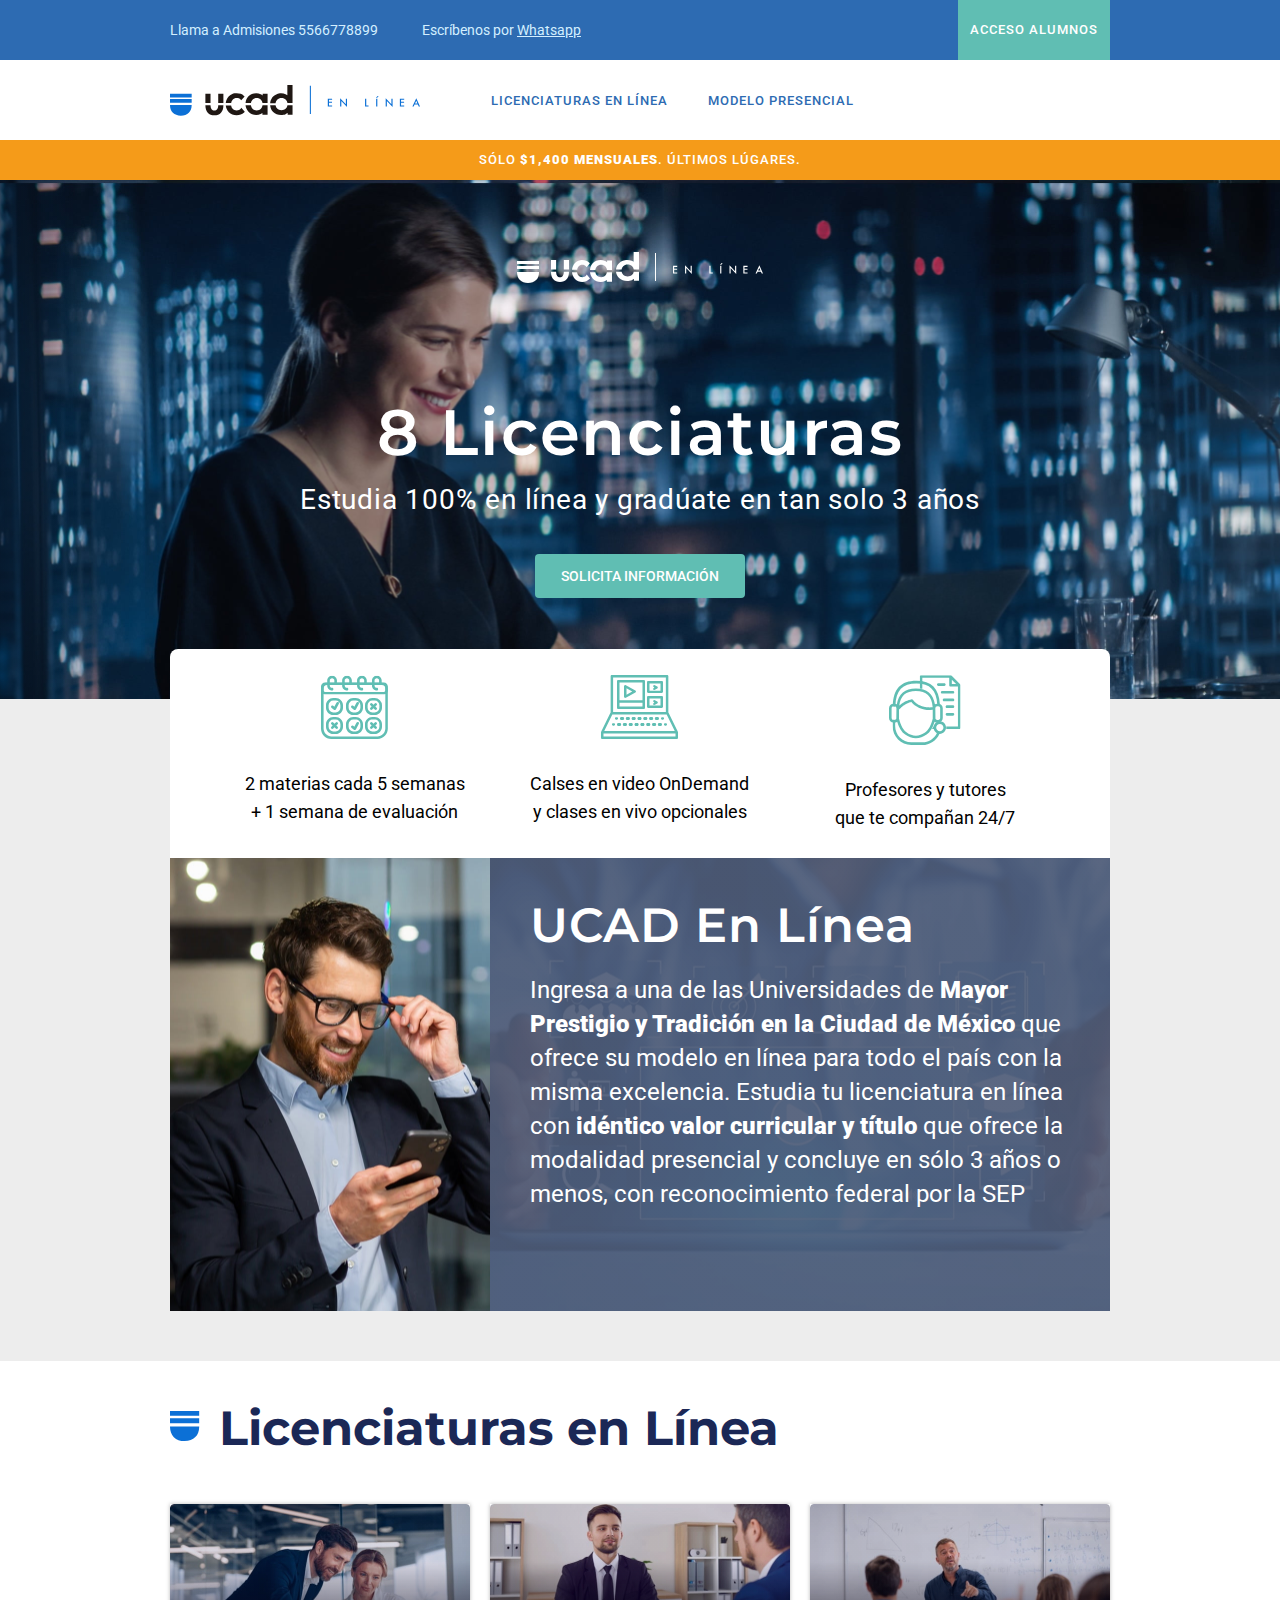
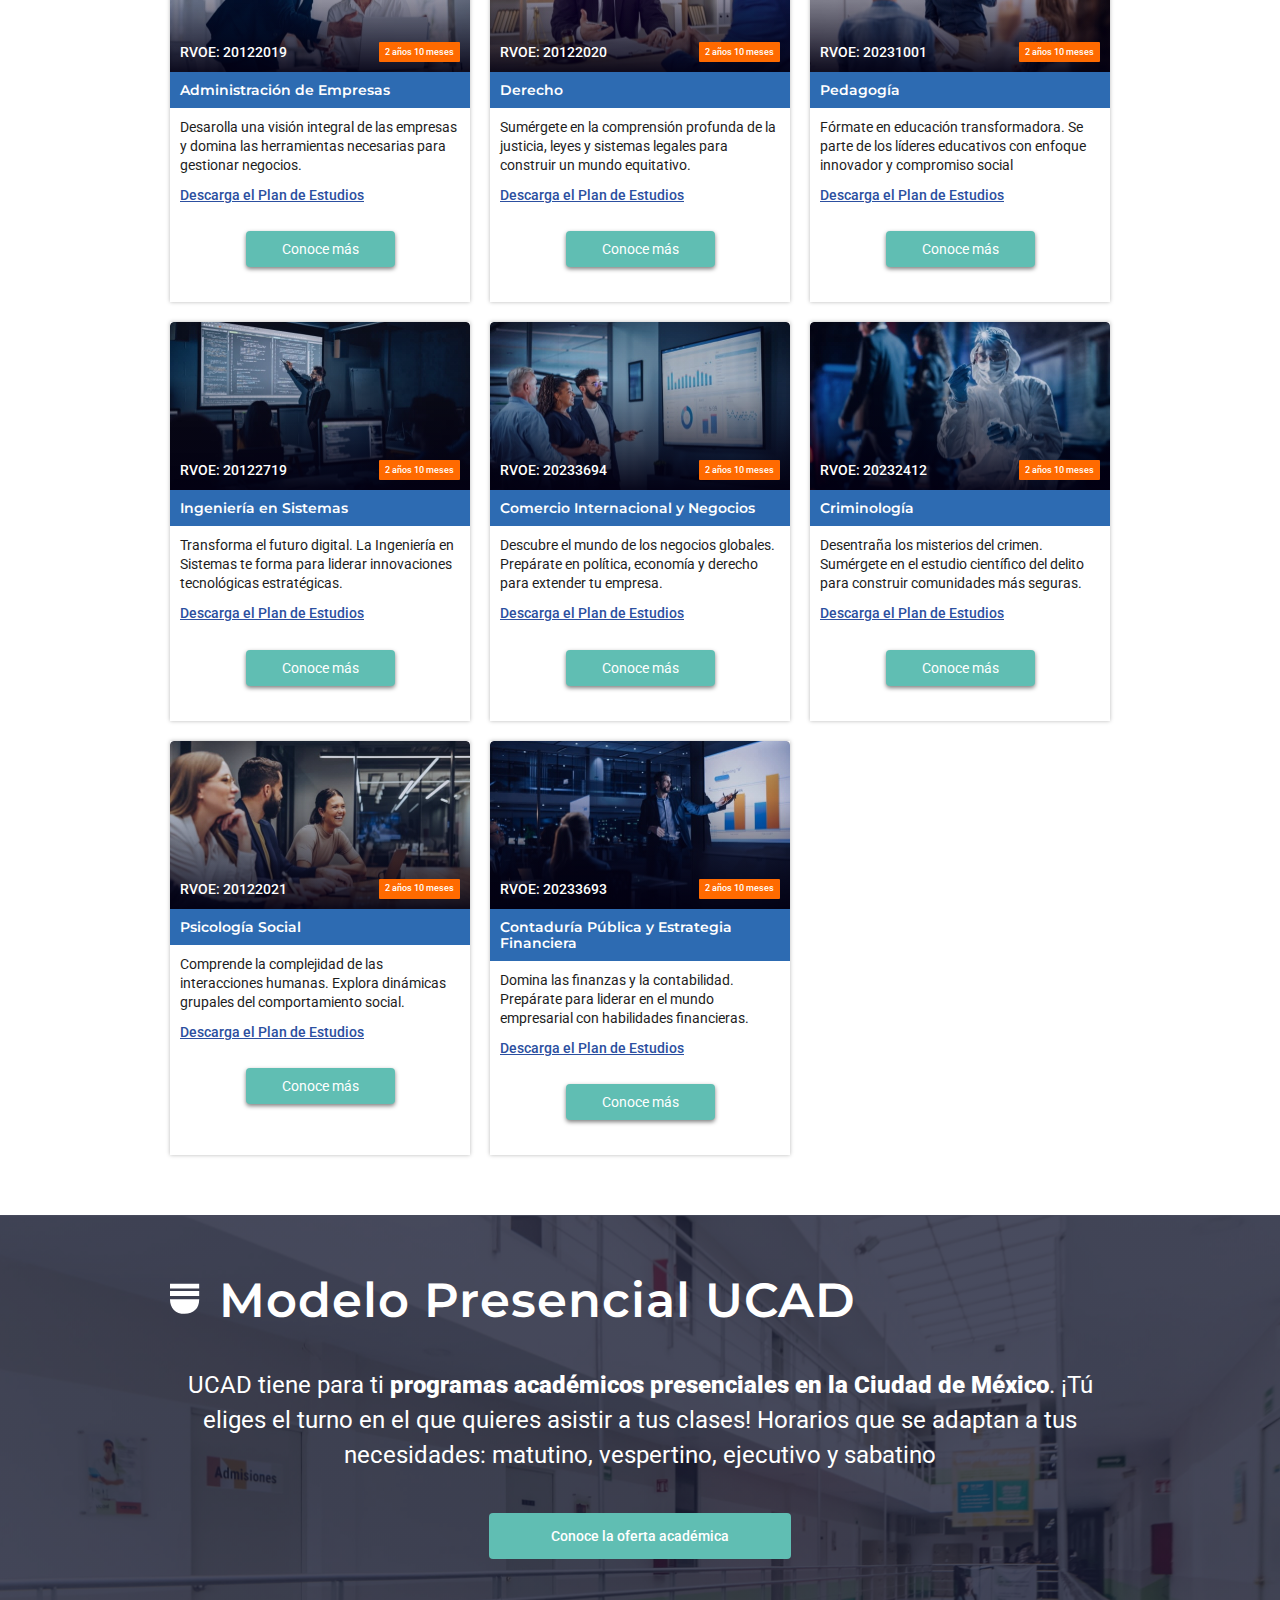
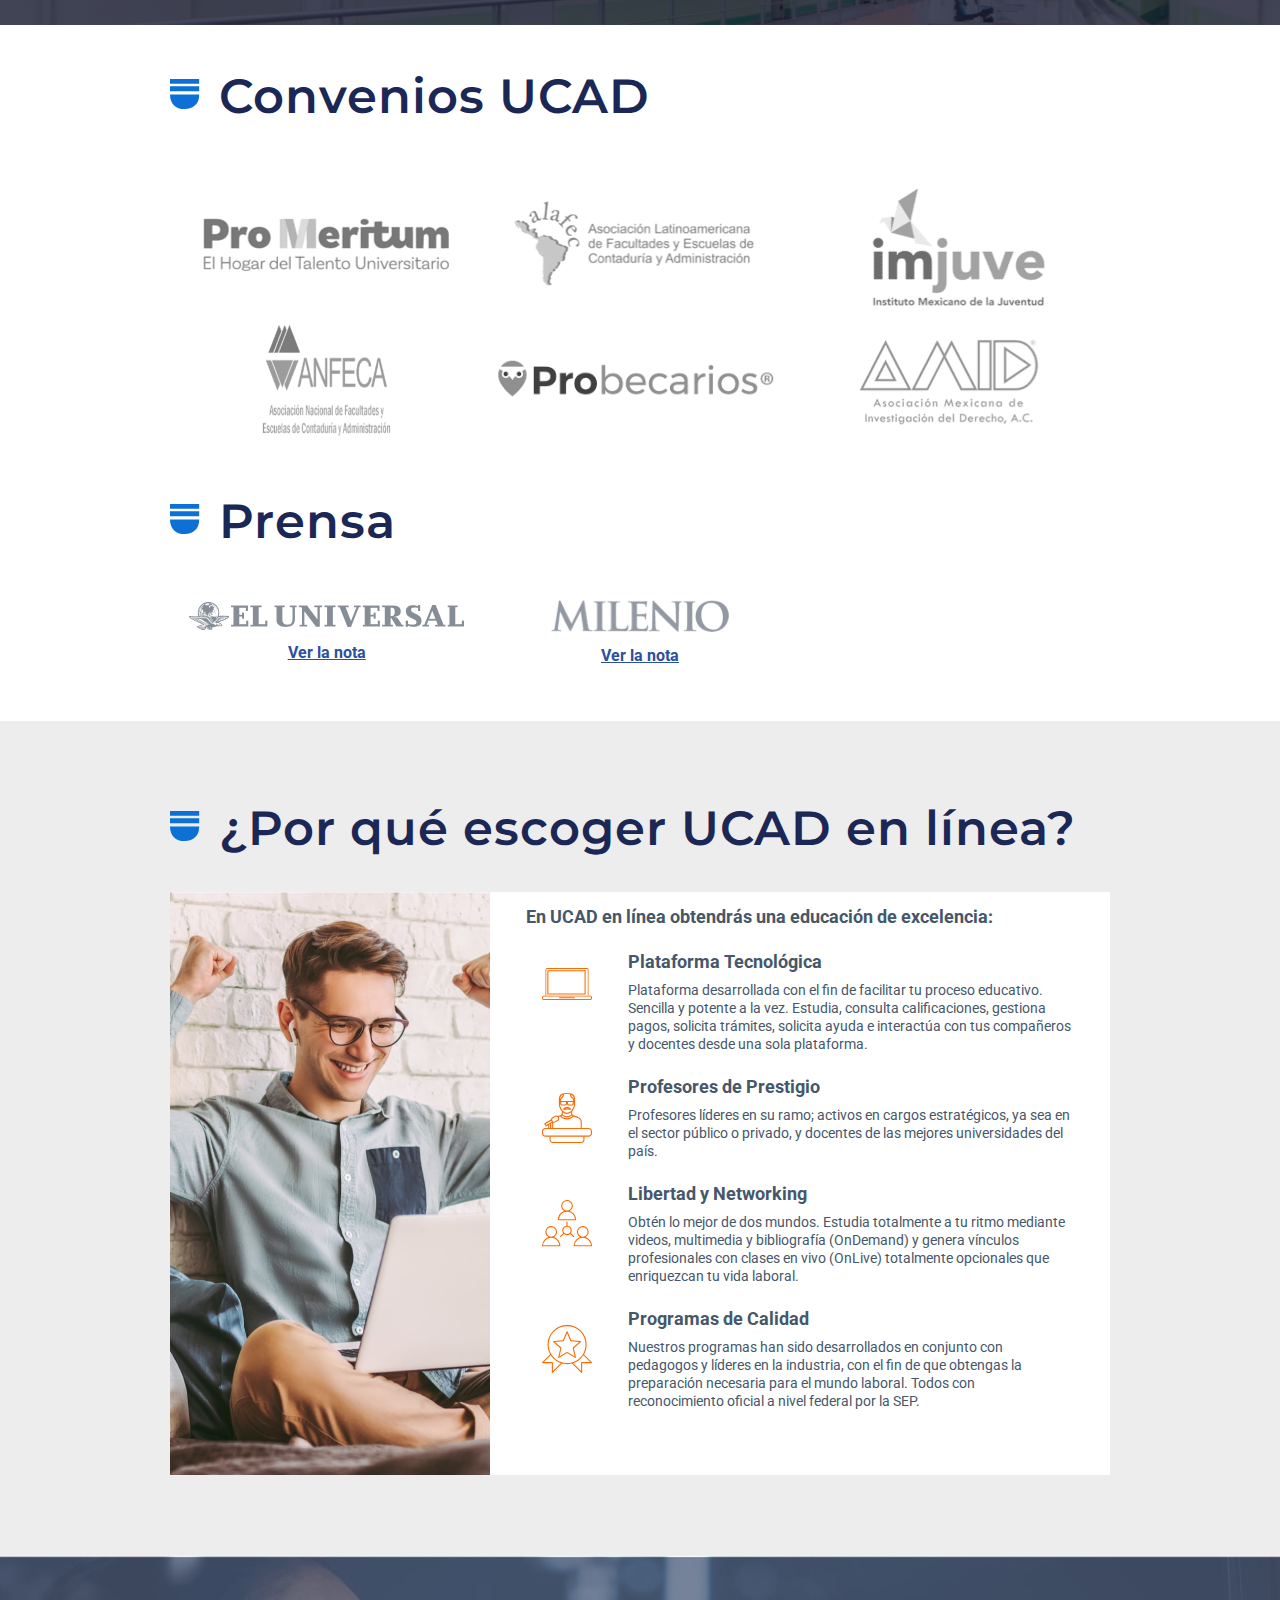
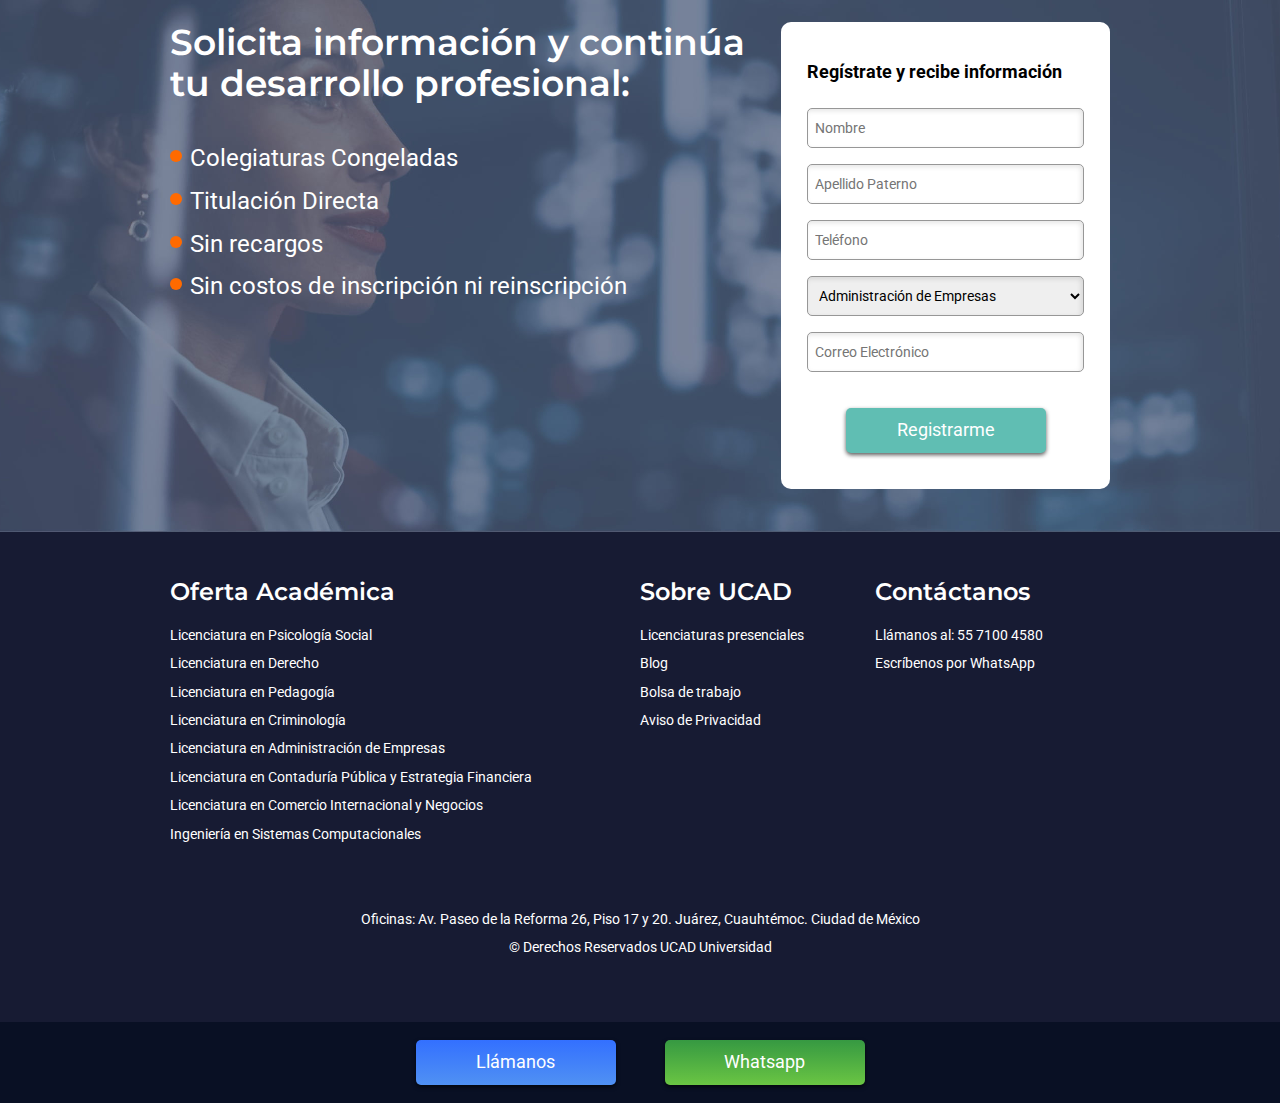
==== commit c4af9482: "feat: add fishish details and homologe pages" ====
--- a/index.html
+++ b/index.html
@@ -6,20 +6,22 @@
     <title>UCAD en línea</title>
     <link rel="stylesheet" href="./styles/normalize.css">
     <link rel="stylesheet" href="./styles/styles.css">
-    <link rel="stylesheet" href="./styles/navbar.css">
-    <link rel="stylesheet" href="./styles/sections.css">
-    <link rel="stylesheet" href="./styles/footer.css">
 </head>
 <body>
+    <div class="overlay"></div>
+
     <nav id="navbar">
         <div class="logo-bar">
-            <img src="./assets/logo.svg" alt="Logo" />
+            <img src="./assets/logo.svg" alt="Logo" width="251" height="31" />
         </div>
         <div class="top-bar">
             <div class="container">
                 <div class="row">
                     <div class="menu">
-                        <a href="#" title="MENÚ">MENÚ</a>
+                        <div id="menu-button">
+                            <div>MENÚ</div>
+                            <img src="./assets/arrow-down.svg" alt="MENÚ" class="arrow-down" width="12" height="14.94">
+                        </div>
                     </div>
                     <div class="links">
                         <ul>
@@ -36,11 +38,10 @@
                 </div>
             </div>
         </div>
-
         <div class="nav-bar">
             <div class="container">
                 <div class="row">
-                    <img src="./assets/logo.svg" alt="Logo" />
+                    <img src="./assets/logo.svg" alt="Logo" width="251" height="31" />
                     <ul>
                         <li><a href="#" title="LICENCIATURAS EN LÍNEA">LICENCIATURAS EN LÍNEA</a></li>
                         <li><a href="#" title="Modelo Presencial">Modelo Presencial</a></li>
@@ -48,6 +49,16 @@
                 </div>
             </div>
         </div>
+        <div id="menu-list">
+            <ul>
+                <li>
+                    <a href="#" title="LICENCIATURAS EN LÍNEA">LICENCIATURAS EN LÍNEA</a>
+                </li>
+                <li>
+                    <a href="#" title="Modelo Presencial">Modelo Presencial</a>
+                </li>
+            </ul>
+        </div>
     </nav>
 
     <main id="main">
@@ -58,32 +69,33 @@
                 </div>
             </div>
         </div>
-        <div class="hero">
+        
+        <header class="hero">
             <div class="container">
                 <div class="row">
-                    <img src="./assets/logo-white.svg" alt="Logo" />
+                    <img src="./assets/logo-white.svg" alt="Logo" width="246" height="31" />
                     <h1>8 Licenciaturas</h1>
                     <h2>Estudia 100% en línea y gradúate en tan solo 3 años</h2>
                     <a href="#" title="SOLICITA INFORMACIÓN">SOLICITA INFORMACIÓN</a>
                 </div>
             </div>
-        </div>
+        </header>
     
         <div class="about">
             <div class="container">
                 <div class="items">
                     <div class="item">
-                        <img src="./assets/about/item-1.svg" alt="Item 1">
+                        <img src="./assets/about/item-1.svg" alt="Item 1" width="67" height="64">
                         <p>2 materias cada 5 semanas<br> 
                         + 1 semana de evaluación</p>
                     </div>
                     <div class="item">
-                        <img src="./assets/about/item-2.svg" alt="Item 2">
+                        <img src="./assets/about/item-2.svg" alt="Item 2" width="77" height="64">
                         <p>Calses en video OnDemand<br>
                         y clases en vivo opcionales</p>
                     </div>
                     <div class="item">
-                        <img src="./assets/about/item-3.svg" alt="Item 3">
+                        <img src="./assets/about/item-3.svg" alt="Item 3" width="71.91" height="70">
                         <p>Profesores y tutores<br>
                         que te compañan 24/7</p>
                     </div>
@@ -100,8 +112,10 @@
     
         <div class="careers">
             <div class="container">
-                <img src="./assets/icon-blue.svg" class="icon" alt="Licenciaturas en Línea">
-                <h2>Licenciaturas en Línea</h2>
+                <div class="title">
+                    <img src="./assets/icon-blue.svg" class="icon" alt="Licenciaturas en Línea" width="30" height="30">
+                    <h2>Licenciaturas en Línea</h2>
+                </div>
                 <div class="cards">
                     <div class="card">
                         <div class="header administracion-de-empresas">
@@ -237,8 +251,10 @@
     
         <div class="in-person">
             <div class="container">
-                <img src="./assets/icon-white.svg" class="icon" alt="Modelo Presencial UCAD">
-                <h2>Modelo Presencial UCAD</h2>
+                <div class="title">
+                    <img src="./assets/icon-white.svg" class="icon" alt="Modelo Presencial UCAD" width="30" height="31">
+                    <h2>Modelo Presencial UCAD</h2>
+                </div>
                 <p>UCAD tiene para ti <span class="bold">programas académicos presenciales en la Ciudad de México</span>. ¡Tú eliges el turno en el que quieres asistir a tus clases! Horarios que se adaptan a tus necesidades: matutino, vespertino, ejecutivo y sabatino</p>
                 <a href="#" title="Conoce la oferta académica">Conoce la oferta académica</a>
             </div>
@@ -246,37 +262,41 @@
     
         <div class="deals">
             <div class="container">
-                <img src="./assets/icon-blue.svg" class="icon" alt="Convenios UCAD">
-                <h2>Convenios UCAD</h2>
+                <div class="title">
+                    <img src="./assets/icon-blue.svg" class="icon" alt="Convenios UCAD" width="30" height="30">
+                    <h2>Convenios UCAD</h2>
+                </div>
                 <div class="logos">
                     <div class="logo">
-                        <img src="./assets/deals/logo-1.png" alt="Pro Meritum">
-                    </div>
-                    <div class="logo">
-                        <img src="./assets/deals/logo-2.png" alt="alafec">
-                    </div>
-                    <div class="logo">
-                        <img src="./assets/deals/logo-3.png" alt="imjuve">
-                    </div>
-                    <div class="logo">
-                        <img src="./assets/deals/logo-4.png" alt="ANFECA">
-                    </div>
-                    <div class="logo">
-                        <img src="./assets/deals/logo-5.png" alt="Probecarios">
-                    </div>
-                    <div class="logo">
-                        <img src="./assets/deals/logo-6.png" alt="AMID">
-                    </div>
-                </div>
-                <img src="./assets/icon-blue.svg" class="icon" alt="Prensa">
-                <h2>Prensa</h2>
+                        <img src="./assets/deals/logo-1.png" alt="Pro Meritum" width="268" height="57">
+                    </div>
+                    <div class="logo">
+                        <img src="./assets/deals/logo-2.png" alt="alafec" width="268" height="87">
+                    </div>
+                    <div class="logo">
+                        <img src="./assets/deals/logo-3.png" alt="imjuve" width="268" height="138">
+                    </div>
+                    <div class="logo">
+                        <img src="./assets/deals/logo-4.png" alt="ANFECA" width="137" height="123">
+                    </div>
+                    <div class="logo">
+                        <img src="./assets/deals/logo-5.png" alt="Probecarios" width="299" height="57">
+                    </div>
+                    <div class="logo">
+                        <img src="./assets/deals/logo-6.png" alt="AMID" width="209" height="111">
+                    </div>
+                </div>
+                <div class="title">
+                    <img src="./assets/icon-blue.svg" class="icon" alt="Prensa" width="30" height="30">
+                    <h2>Prensa</h2>
+                </div>
                 <div class="logos">
                     <div class="logo">
-                        <img src="./assets/deals/logo-7.png" alt="El Universal">
+                        <img src="./assets/deals/logo-7.png" alt="El Universal" width="275" height="28">
                         <a href="#" title="Ver la nota">Ver la nota</a>
                     </div>
                     <div class="logo">
-                        <img src="./assets/deals/logo-8.png" alt="Milenio">
+                        <img src="./assets/deals/logo-8.png" alt="Milenio" width="179" height="33">
                         <a href="#" title="Ver la nota">Ver la nota</a>
                     </div>
                 </div>
@@ -285,15 +305,17 @@
     
         <div class="online">
             <div class="container">
-                <img src="./assets/icon-blue.svg" class="icon" alt="¿Por qué escoger UCAD en línea?">
-                <h2>¿Por qué escoger UCAD en línea?</h2>
+                <div class="title">
+                    <img src="./assets/icon-blue.svg" class="icon" alt="¿Por qué escoger UCAD en línea?" width="30" height="30">
+                    <h2>¿Por qué escoger UCAD en línea?</h2>
+                </div>
                 <div class="onboarding">
                     <div class="image"></div>
                     <div class="content">
                         <h3>En UCAD en línea obtendrás una educación de excelencia:</h3>
                         <div class="bullet">
                             <div class="icon">
-                                <img src="./assets/online/item-1.svg" alt="Plataforma Tecnológica">
+                                <img src="./assets/online/item-1.svg" alt="Plataforma Tecnológica" width="50" height="32">
                             </div>
                             <div class="text">
                                 <h4>Plataforma Tecnológica</h4>
@@ -302,7 +324,7 @@
                         </div>
                         <div class="bullet">
                             <div class="icon">
-                                <img src="./assets/online/item-2.svg" alt="Profesores de Prestigio">
+                                <img src="./assets/online/item-2.svg" alt="Profesores de Prestigio" width="50" height="50">
                             </div>
                             <div class="text">
                                 <h4>Profesores de Prestigio</h4>
@@ -311,7 +333,7 @@
                         </div>
                         <div class="bullet">
                             <div class="icon">
-                                <img src="./assets/online/item-3.svg" alt="Libertad y Networking">
+                                <img src="./assets/online/item-3.svg" alt="Libertad y Networking" width="50" height="47">
                             </div>
                             <div class="text">
                                 <h4>Libertad y Networking</h4>
@@ -320,7 +342,7 @@
                         </div>
                         <div class="bullet">
                             <div class="icon">
-                                <img src="./assets/online/item-4.svg" alt="Programas de Calidad">
+                                <img src="./assets/online/item-4.svg" alt="Programas de Calidad" width="50" height="48">
                             </div>
                             <div class="text">
                                 <h4>Programas de Calidad</h4>
--- a/styles/styles.css
+++ b/styles/styles.css
@@ -32,6 +32,1672 @@
 }
 
 .icon {
+  margin: 10px 19px 0 0;
+}
+@media only screen and (min-width: 320px) and (max-width: 480px) {
+  .icon {
+    margin: 0 19px 0 0;
+  }
+}
+
+#navbar {
+  position: fixed;
+  top: 0;
+  width: 100%;
+  z-index: 9999;
+}
+
+.logo-bar {
+  display: none;
+  align-items: center;
+  justify-content: center;
+  height: 60px;
+  background-color: #ffffff;
+}
+.logo-bar img {
+  width: auto;
+  height: 24px;
+}
+@media only screen and (min-width: 320px) and (max-width: 767px) {
+  .logo-bar {
+    display: flex;
+  }
+}
+
+.top-bar {
+  background-color: #2d6bb2;
+  color: #ffffff;
+}
+@media only screen and (min-width: 481px) and (max-width: 768px) {
+  .top-bar .container {
+    min-width: 100%;
+  }
+}
+@media only screen and (min-width: 320px) and (max-width: 767px) {
+  .top-bar .container {
+    min-width: 100%;
+  }
+}
+.top-bar .container .row {
+  width: 100%;
+  display: flex;
+  justify-content: space-between;
+}
+.top-bar .container .row .menu {
+  display: none;
+  align-items: center;
+  margin-left: 5%;
+}
+@media only screen and (min-width: 320px) and (max-width: 767px) {
+  .top-bar .container .row .menu {
+    display: flex;
+  }
+}
+.top-bar .container .row .menu #menu-button {
+  display: flex;
+  font-size: 13px;
+  font-weight: 500;
+  letter-spacing: 1px;
+  text-transform: uppercase;
+  color: #ffffff;
+  cursor: pointer;
+}
+.top-bar .container .row .menu #menu-button .arrow-down {
+  margin-left: 5px;
+  transition: all 0.4s ease-in-out;
+}
+.top-bar .container .row .menu #menu-button .arrow-down.rotate {
+  transform: rotate(180deg);
+}
+.top-bar .container .row .links {
+  display: flex;
+  align-items: center;
+}
+@media only screen and (min-width: 481px) and (max-width: 768px) {
+  .top-bar .container .row .links {
+    margin-left: 5%;
+  }
+}
+@media only screen and (min-width: 320px) and (max-width: 767px) {
+  .top-bar .container .row .links {
+    display: none;
+  }
+}
+.top-bar .container .row .links ul {
+  margin: 0;
+  padding: 0;
+  list-style: none;
+}
+.top-bar .container .row .links ul li {
+  display: inline;
+}
+.top-bar .container .row .links ul li a {
+  font-size: 14px;
+  color: #d3efff;
+  margin-right: 40px;
+}
+@media only screen and (min-width: 320px) and (max-width: 767px) {
+  .top-bar .container .row .button {
+    display: none;
+  }
+}
+.top-bar .container .row .button a {
+  display: flex;
+  align-items: center;
+  justify-content: center;
+  width: 152px;
+  height: 60px;
+  background-color: #60beb3;
+  color: #ffffff;
+  font-size: 13px;
+  font-weight: 500;
+  letter-spacing: 1px;
+  text-transform: uppercase;
+}
+.top-bar .container .row .button-mobile {
+  display: none;
+}
+@media only screen and (min-width: 320px) and (max-width: 767px) {
+  .top-bar .container .row .button-mobile {
+    display: block;
+  }
+}
+.top-bar .container .row .button-mobile a {
+  display: flex;
+  align-items: center;
+  justify-content: center;
+  width: 152px;
+  height: 60px;
+  background-color: #60beb3;
+  color: #ffffff;
+  font-size: 13px;
+  font-weight: 500;
+  letter-spacing: 1px;
+  text-transform: uppercase;
+}
+
+.nav-bar {
+  background-color: #ffffff;
+}
+@media only screen and (min-width: 320px) and (max-width: 767px) {
+  .nav-bar {
+    display: none;
+  }
+}
+.nav-bar .row {
+  width: 100%;
+  height: 80px;
+  display: flex;
+  align-items: center;
+}
+.nav-bar .row img {
+  margin-right: 70px;
+}
+@media only screen and (min-width: 481px) and (max-width: 768px) {
+  .nav-bar .row img {
+    margin-right: 35px;
+  }
+}
+.nav-bar .row ul {
+  list-style: none;
+  margin: 0;
+  padding: 0;
+}
+.nav-bar .row ul li {
   display: inline-block;
-  margin-right: 19px;
+}
+.nav-bar .row ul li a {
+  color: #2d6bb2;
+  font-size: 13px;
+  font-weight: 500;
+  letter-spacing: 1px;
+  text-transform: uppercase;
+  margin-right: 36px;
+}
+@media only screen and (min-width: 481px) and (max-width: 768px) {
+  .nav-bar .row ul li a {
+    margin-right: 30px;
+  }
+}
+
+#menu-list {
+  display: none;
+  position: absolute;
+  top: 120;
+  width: 218px;
+  background-color: #ffffff;
+  padding: 5px;
+}
+#menu-list ul {
+  list-style: none;
+  margin: 0;
+  padding: 0;
+}
+#menu-list ul li {
+  padding: 18px 5px;
+  text-align: center;
+}
+#menu-list ul li:first-child {
+  border-bottom: solid 1px #2d6bb2;
+}
+#menu-list ul li a {
+  color: #2d6bb2;
+  font-size: 13px;
+  font-weight: 500;
+  letter-spacing: 1px;
+  text-transform: uppercase;
+}
+
+.overlay {
+  display: none;
+  position: fixed;
+  width: 100%;
+  height: 100%;
+  top: 0;
+  left: 0;
+  background-color: #000000;
+  opacity: 0.61;
+  z-index: 9999;
+}
+
+footer {
+  background-color: #171b33;
+  color: #ffffff;
+  padding: 46px 0 54px 0;
+}
+@media only screen and (min-width: 481px) and (max-width: 768px) {
+  footer {
+    padding: 45px 0;
+  }
+}
+footer .cols {
+  display: grid;
+  grid-template-columns: 50% 25% 25%;
+  grid-template-rows: auto auto;
+  margin-bottom: 59px;
+}
+@media only screen and (min-width: 481px) and (max-width: 768px) {
+  footer .cols {
+    grid-template-columns: 70% 30%;
+  }
+}
+@media only screen and (min-width: 320px) and (max-width: 480px) {
+  footer .cols {
+    display: block;
+  }
+}
+footer .cols .academic-offer {
+  grid-area: 1/1/3/2;
+}
+@media only screen and (min-width: 481px) and (max-width: 768px) {
+  footer .cols .academic-offer {
+    grid-area: 1/1/3/2;
+  }
+}
+@media only screen and (min-width: 320px) and (max-width: 480px) {
+  footer .cols .academic-offer {
+    margin-bottom: 30px;
+  }
+}
+footer .cols .about-ucad {
+  grid-area: 1/2/3/3;
+}
+@media only screen and (min-width: 481px) and (max-width: 768px) {
+  footer .cols .about-ucad {
+    grid-area: 1/2/2/3;
+    margin-bottom: 45px;
+  }
+}
+@media only screen and (min-width: 320px) and (max-width: 480px) {
+  footer .cols .about-ucad {
+    margin-bottom: 30px;
+  }
+}
+footer .cols .contact-us {
+  grid-area: 1/3/3/4;
+}
+@media only screen and (min-width: 481px) and (max-width: 768px) {
+  footer .cols .contact-us {
+    grid-area: 2/2/3/3;
+  }
+}
+footer .cols h3 {
+  font-family: "Montserrat", sans-serif;
+  font-size: 24px;
+  font-weight: 600;
+  margin: 0 0 20px 0;
+}
+footer .cols ul {
+  list-style: none;
+  margin: 0;
+  padding: 0;
+}
+footer .cols ul li {
+  margin: 0 0 10px 0;
+}
+footer .cols ul li a {
+  font-size: 14px;
+  line-height: 1;
+  color: #ffffff;
+}
+footer .address {
+  text-align: center;
+}
+footer .address p {
+  font-size: 14px;
+  line-height: 1;
+}
+
+#bottom-bar {
+  background-color: #091024;
+  padding: 18px 0;
+  text-align: center;
+  z-index: 9999;
+}
+@media only screen and (min-width: 320px) and (max-width: 480px) {
+  #bottom-bar {
+    position: fixed;
+    bottom: 0;
+    width: 100%;
+  }
+}
+#bottom-bar a {
+  display: inline-block;
+  width: 200px;
+  height: 45px;
+  border-radius: 5px;
+  box-shadow: 0 2px 4px 0 rgba(0, 0, 0, 0.65);
+  font-size: 18px;
+  padding-top: 12px;
+  box-sizing: border-box;
+}
+@media only screen and (min-width: 320px) and (max-width: 480px) {
+  #bottom-bar a {
+    width: 130px;
+  }
+}
+#bottom-bar .call-us {
+  background-image: linear-gradient(to bottom, #3370ff, #5091f3 100%);
+  color: #ffffff;
+  margin-right: 45px;
+}
+@media only screen and (min-width: 481px) and (max-width: 768px) {
+  #bottom-bar .call-us {
+    margin-right: 40px;
+  }
+}
+@media only screen and (min-width: 320px) and (max-width: 480px) {
+  #bottom-bar .call-us {
+    margin-right: 20px;
+  }
+}
+#bottom-bar .whatsapp {
+  background-image: linear-gradient(to bottom, #369942 0%, #6ac543);
+  color: #ffffff;
+}
+
+#main {
+  position: relative;
+}
+
+.mid-bar {
+  background-color: #f59b19;
+  color: #ffffff;
+}
+@media only screen and (min-width: 320px) and (max-width: 480px) {
+  .mid-bar {
+    display: none;
+  }
+}
+.mid-bar .row {
+  width: 100%;
+  height: 40px;
+  display: flex;
+  align-items: center;
+  justify-content: center;
+}
+.mid-bar .row p {
+  margin: 0;
+  padding: 0;
+  font-size: 13px;
+  font-weight: 500;
+  letter-spacing: 1px;
+  text-transform: uppercase;
+}
+
+.hero {
+  background: linear-gradient(to left, rgba(0, 0, 0, 0) 94%, rgba(4, 15, 32, 0.56)), url("../assets/backgrounds/hero.jpg");
+  background-size: cover;
+  background-position: center center;
+  padding: 72px 0 101px 0;
+}
+@media only screen and (min-width: 320px) and (max-width: 480px) {
+  .hero {
+    padding: 53px 0 56px 0;
+  }
+}
+.hero .row {
+  text-align: center;
+}
+.hero .row img {
+  margin-bottom: 109px;
+}
+@media only screen and (min-width: 320px) and (max-width: 480px) {
+  .hero .row img {
+    display: none;
+  }
+}
+.hero .row h1 {
+  font-family: "Montserrat", sans-serif;
+  font-size: 64px;
+  font-weight: 600;
+  letter-spacing: 1.78px;
+  color: #ffffff;
+  margin: 0 0 14px 0;
+  padding: 0;
+}
+@media only screen and (min-width: 320px) and (max-width: 480px) {
+  .hero .row h1 {
+    font-size: 20px;
+    letter-spacing: 0.56px;
+    margin-bottom: 6px;
+  }
+}
+.hero .row h2 {
+  font-size: 28px;
+  font-weight: 400;
+  letter-spacing: 0.78px;
+  color: #ffffff;
+  margin: 0 0 38px 0;
+  padding: 0;
+}
+@media only screen and (min-width: 320px) and (max-width: 480px) {
+  .hero .row h2 {
+    width: 194px;
+    font-size: 14px;
+    letter-spacing: 0.39px;
+    margin: 0 auto 16px auto;
+  }
+}
+.hero .row a {
+  display: inline-block;
+  border-radius: 4px;
+  background-color: #60beb3;
+  color: #ffffff;
+  padding: 12px 26px;
+  font-size: 14px;
+  font-weight: 500;
+  line-height: 1.43;
+}
+
+.about {
+  background-color: #ededed;
+}
+.about .container {
+  background-color: #ffffff;
+  transform: translateY(-50px);
+  border-radius: 8px 8px 0 0;
+}
+@media only screen and (min-width: 481px) and (max-width: 768px) {
+  .about .container {
+    min-width: 95%;
+  }
+}
+@media only screen and (min-width: 320px) and (max-width: 480px) {
+  .about .container {
+    transform: translateY(-30px);
+  }
+}
+.about .container .items {
+  display: grid;
+  grid-template-columns: 1fr 1fr 1fr;
+  padding: 26px 42px;
+}
+@media only screen and (min-width: 320px) and (max-width: 480px) {
+  .about .container .items {
+    padding: 28px 9px;
+  }
+}
+.about .container .items .item {
+  text-align: center;
+}
+.about .container .items .item img {
+  margin-bottom: 26px;
+  max-height: 70px;
+}
+@media only screen and (min-width: 320px) and (max-width: 480px) {
+  .about .container .items .item img {
+    max-height: 40px;
+    margin-bottom: 18px;
+  }
+}
+.about .container .items .item p {
+  padding: 0;
+  margin: 0;
+  font-size: 18px;
+  line-height: 1.56;
+}
+@media only screen and (min-width: 481px) and (max-width: 768px) {
+  .about .container .items .item p {
+    font-size: 14px;
+    line-height: 1.43;
+  }
+}
+@media only screen and (min-width: 320px) and (max-width: 480px) {
+  .about .container .items .item p {
+    font-size: 10px;
+    line-height: normal;
+  }
+}
+.about .container .onboarding {
+  display: grid;
+  grid-template-columns: 320px 1fr;
+}
+@media only screen and (min-width: 320px) and (max-width: 480px) {
+  .about .container .onboarding {
+    grid-template-columns: 1fr;
+  }
+}
+.about .container .onboarding .image {
+  background: url("../assets/about/about.jpg");
+  background-size: cover;
+  background-position: center center;
+}
+@media only screen and (min-width: 320px) and (max-width: 480px) {
+  .about .container .onboarding .image {
+    min-height: 175px;
+    background: url("../assets/about/about-mobile.jpg");
+    background-size: 100% auto;
+    background-position: top center;
+  }
+}
+.about .container .onboarding .text {
+  background: linear-gradient(0deg, rgba(78, 91, 119, 0.92), rgba(78, 91, 119, 0.92)), url("../assets/backgrounds/about.jpg");
+  background-size: cover;
+  background-position: center center;
+  color: #ffffff;
+  padding: 40px 40px 81px 40px;
+}
+@media only screen and (min-width: 481px) and (max-width: 768px) {
+  .about .container .onboarding .text {
+    padding: 40px;
+  }
+}
+@media only screen and (min-width: 320px) and (max-width: 480px) {
+  .about .container .onboarding .text {
+    padding: 41px 26px;
+  }
+}
+.about .container .onboarding .text h2 {
+  font-family: "Montserrat", sans-serif;
+  font-size: 48px;
+  font-weight: 600;
+  letter-spacing: 1px;
+  margin: 0 0 20px 0;
+}
+@media only screen and (min-width: 481px) and (max-width: 768px) {
+  .about .container .onboarding .text h2 {
+    font-size: 36px;
+  }
+}
+@media only screen and (min-width: 320px) and (max-width: 480px) {
+  .about .container .onboarding .text h2 {
+    font-size: 24px;
+  }
+}
+.about .container .onboarding .text p {
+  font-size: 24px;
+  line-height: 1.42;
+  margin: 0;
+}
+@media only screen and (min-width: 481px) and (max-width: 768px) {
+  .about .container .onboarding .text p {
+    font-size: 20px;
+    line-height: 1.4;
+  }
+}
+@media only screen and (min-width: 320px) and (max-width: 480px) {
+  .about .container .onboarding .text p {
+    font-size: 18px;
+    line-height: 1.33;
+  }
+}
+
+.careers {
+  padding: 40px 0 60px 0;
+}
+.careers .title {
+  display: flex;
+  align-items: flex-start;
+}
+.careers .title h2 {
+  font-family: "Montserrat", sans-serif;
+  font-size: 48px;
+  font-weight: bold;
+  color: #1b2856;
+  margin: 0 0 48px 0;
+}
+@media only screen and (min-width: 481px) and (max-width: 768px) {
+  .careers .title h2 {
+    font-size: 36px;
+  }
+}
+@media only screen and (min-width: 320px) and (max-width: 480px) {
+  .careers .title h2 {
+    width: 176px;
+    font-size: 24px;
+    margin: 0 0 37px 0;
+  }
+}
+.careers .cards {
+  display: grid;
+  grid-template-columns: 1fr 1fr 1fr;
+  gap: 20px;
+}
+@media only screen and (min-width: 481px) and (max-width: 768px) {
+  .careers .cards {
+    grid-template-columns: 1fr 1fr;
+  }
+}
+@media only screen and (min-width: 320px) and (max-width: 480px) {
+  .careers .cards {
+    grid-template-columns: 1fr;
+  }
+}
+.careers .cards .card {
+  max-width: 395px;
+  box-shadow: 0 0 4px 0 rgba(0, 0, 0, 0.28);
+}
+.careers .cards .card .header {
+  padding: 138px 10px 10px 10px;
+  border-radius: 4px 4px 0 0;
+}
+.careers .cards .card .header.administracion-de-empresas {
+  background: linear-gradient(to bottom, rgba(7, 7, 76, 0.16) 34%, rgba(2, 0, 19, 0.93) 99%), url("../assets/careers/administracion-de-empresas.jpg");
+  background-size: cover;
+  background-position: top center;
+}
+.careers .cards .card .header.derecho {
+  background: linear-gradient(to bottom, rgba(7, 7, 76, 0.16) 34%, rgba(2, 0, 19, 0.93) 99%), url("../assets/careers/derecho.jpg");
+  background-size: cover;
+  background-position: top center;
+}
+.careers .cards .card .header.pedagogia {
+  background: linear-gradient(to bottom, rgba(7, 7, 76, 0.16) 34%, rgba(2, 0, 19, 0.93) 99%), url("../assets/careers/pedagogia.jpg");
+  background-size: cover;
+  background-position: top center;
+}
+.careers .cards .card .header.ingenieria-en-sistemas {
+  background: linear-gradient(to bottom, rgba(7, 7, 76, 0.16) 34%, rgba(2, 0, 19, 0.93) 99%), url("../assets/careers/ingenieria-en-sistemas.jpg");
+  background-size: cover;
+  background-position: top center;
+}
+.careers .cards .card .header.comercio-internacional {
+  background: linear-gradient(to bottom, rgba(7, 7, 76, 0.16) 34%, rgba(2, 0, 19, 0.93) 99%), url("../assets/careers/comercio-internacional.jpg");
+  background-size: cover;
+  background-position: top center;
+}
+.careers .cards .card .header.criminologia {
+  background: linear-gradient(to bottom, rgba(7, 7, 76, 0.16) 34%, rgba(2, 0, 19, 0.93) 99%), url("../assets/careers/criminologia.jpg");
+  background-size: cover;
+  background-position: top center;
+}
+.careers .cards .card .header.psicologia-social {
+  background: linear-gradient(to bottom, rgba(7, 7, 76, 0.16) 34%, rgba(2, 0, 19, 0.93) 99%), url("../assets/careers/psicologia-social.jpg");
+  background-size: cover;
+  background-position: top center;
+}
+.careers .cards .card .header.contaduria-publica {
+  background: linear-gradient(to bottom, rgba(7, 7, 76, 0.16) 34%, rgba(2, 0, 19, 0.93) 99%), url("../assets/careers/contaduria-publica.jpg");
+  background-size: cover;
+  background-position: top center;
+}
+.careers .cards .card .header .row {
+  display: flex;
+  justify-content: space-between;
+}
+.careers .cards .card .header .row .code {
+  font-size: 14px;
+  font-weight: 500;
+  line-height: 1.43;
+  color: #ffffff;
+}
+.careers .cards .card .header .row .time {
+  display: flex;
+  align-items: center;
+  background-color: #ff6a00;
+  font-size: 9px;
+  font-weight: 500;
+  line-height: 1;
+  color: #ffffff;
+  padding: 1px 6px;
+  border-radius: 1px;
+}
+.careers .cards .card .title {
+  background-color: #2d6bb2;
+  padding: 10px;
+}
+.careers .cards .card .title h3 {
+  font-family: "Montserrat", sans-serif;
+  font-size: 14px;
+  font-weight: 600;
+  color: #ffffff;
+  margin: 0;
+}
+.careers .cards .card .body {
+  padding: 10px 10px 35px 10px;
+}
+.careers .cards .card .body p {
+  font-size: 14px;
+  line-height: 1.36;
+  color: #1d1d1d;
+  margin: 0 0 10px 0;
+}
+.careers .cards .card .body .download {
+  display: block;
+  font-size: 14px;
+  font-weight: 500;
+  line-height: 1.43;
+  text-decoration: underline;
+  color: #2c4fa0;
+  margin: 0 0 26px 0;
+}
+.careers .cards .card .body .button {
+  display: block;
+  width: -moz-fit-content;
+  width: fit-content;
+  background-color: #60beb3;
+  color: #ffffff;
+  font-size: 14px;
+  line-height: 1.43;
+  padding: 8px 36px;
+  margin: 0 auto;
+  border-radius: 4px;
+  box-shadow: 0 2px 4px 0 rgba(0, 0, 0, 0.5);
+}
+
+.in-person {
+  background: linear-gradient(to left, rgba(23, 27, 51, 0.79), rgba(23, 27, 51, 0.79)), url("../assets/backgrounds/in-person.jpg");
+  background-size: cover;
+  background-position: center center;
+  color: #ffffff;
+  padding: 58px 0 66px 0;
+}
+@media only screen and (min-width: 481px) and (max-width: 768px) {
+  .in-person {
+    padding: 45px 0 55px 0;
+  }
+}
+@media only screen and (min-width: 320px) and (max-width: 480px) {
+  .in-person {
+    background: linear-gradient(to left, rgba(23, 27, 51, 0.79), rgba(23, 27, 51, 0.79)), url("../assets/backgrounds/in-person-mobile.jpg");
+    background-size: 100% auto;
+    background-position: bottom center;
+    padding: 26px 0 62px 0;
+  }
+}
+.in-person .title {
+  display: flex;
+  align-items: flex-start;
+}
+.in-person .title h2 {
+  font-family: "Montserrat", sans-serif;
+  font-size: 48px;
+  font-weight: 600;
+  letter-spacing: 1px;
+  margin: 0 0 40px 0;
+}
+@media only screen and (min-width: 481px) and (max-width: 768px) {
+  .in-person .title h2 {
+    font-size: 36px;
+    letter-spacing: 0.75px;
+  }
+}
+@media only screen and (min-width: 320px) and (max-width: 480px) {
+  .in-person .title h2 {
+    width: 216px;
+    font-size: 24px;
+    letter-spacing: 0.5px;
+    margin: 0 0 20px 0;
+  }
+}
+.in-person p {
+  font-size: 24px;
+  line-height: 1.46;
+  text-align: center;
+  margin: 0 0 40px 0;
+}
+@media only screen and (min-width: 320px) and (max-width: 480px) {
+  .in-person p {
+    font-size: 18px;
+    line-height: 1.33;
+    margin: 0 0 30px 0;
+  }
+}
+.in-person a {
+  display: block;
+  width: -moz-fit-content;
+  width: fit-content;
+  background-color: #60beb3;
+  color: #ffffff;
+  font-size: 14px;
+  font-weight: 500;
+  line-height: 1.43;
+  padding: 13px 62px;
+  border-radius: 4px;
+  margin: 0 auto;
+}
+@media only screen and (min-width: 320px) and (max-width: 480px) {
+  .in-person a {
+    padding: 13px 42px;
+  }
+}
+
+.deals {
+  padding: 44px 0 6px 0;
+}
+@media only screen and (min-width: 481px) and (max-width: 768px) {
+  .deals {
+    padding: 40px 0 10px 0;
+  }
+}
+@media only screen and (min-width: 320px) and (max-width: 480px) {
+  .deals {
+    padding: 60px 0 19px 0;
+  }
+}
+.deals .title {
+  display: flex;
+  align-items: flex-start;
+}
+.deals .title h2 {
+  font-family: "Montserrat", sans-serif;
+  font-size: 48px;
+  font-weight: 600;
+  letter-spacing: 1px;
+  color: #1b2856;
+  margin: 0 0 50px 0;
+}
+@media only screen and (min-width: 481px) and (max-width: 768px) {
+  .deals .title h2 {
+    font-size: 36px;
+    letter-spacing: 0.75px;
+    margin: 0 0 64px 0;
+  }
+}
+@media only screen and (min-width: 320px) and (max-width: 480px) {
+  .deals .title h2 {
+    font-size: 24px;
+    letter-spacing: 0.5px;
+    margin: 0 0 30px 0;
+  }
+}
+.deals .logos {
+  display: grid;
+  align-items: center;
+  justify-content: center;
+  grid-template-columns: 1fr 1fr 1fr;
+  margin-bottom: 50px;
+}
+@media only screen and (min-width: 320px) and (max-width: 480px) {
+  .deals .logos {
+    grid-template-columns: 1fr 1fr;
+  }
+}
+.deals .logos .logo {
+  text-align: center;
+}
+@media only screen and (min-width: 320px) and (max-width: 480px) {
+  .deals .logos .logo {
+    padding: 0 0 20px 0;
+  }
+}
+@media only screen and (min-width: 481px) and (max-width: 768px) {
+  .deals .logos .logo img {
+    width: 169px;
+    height: auto;
+  }
+}
+@media only screen and (min-width: 320px) and (max-width: 480px) {
+  .deals .logos .logo img {
+    width: 126px;
+    height: auto;
+  }
+}
+.deals .logos .logo a {
+  display: block;
+  font-size: 16px;
+  font-weight: bold;
+  color: #2c4fa0;
+  text-decoration: underline;
+  margin: 10px 0 0 0;
+}
+
+.online {
+  background-color: #ededed;
+  padding: 80px 0;
+}
+@media only screen and (min-width: 481px) and (max-width: 768px) {
+  .online {
+    padding: 45px 0 77px 0;
+  }
+}
+@media only screen and (min-width: 320px) and (max-width: 480px) {
+  .online {
+    padding: 40px 0 31px 0;
+  }
+}
+@media only screen and (min-width: 320px) and (max-width: 480px) {
+  .online .container {
+    min-width: 100%;
+  }
+}
+.online .container .title {
+  display: flex;
+  align-items: flex-start;
+}
+.online .container .title h2 {
+  font-family: "Montserrat", sans-serif;
+  font-size: 48px;
+  font-weight: 600;
+  letter-spacing: 1px;
+  color: #1b2856;
+  margin: 0 0 36px 0;
+}
+@media only screen and (min-width: 481px) and (max-width: 768px) {
+  .online .container .title h2 {
+    width: 470px;
+    font-size: 36px;
+    letter-spacing: 0.75px;
+  }
+}
+@media only screen and (min-width: 320px) and (max-width: 480px) {
+  .online .container .title h2 {
+    width: 250px;
+    font-size: 24px;
+    letter-spacing: 0.5px;
+  }
+}
+.online .container .onboarding {
+  background-color: #ffffff;
+  display: grid;
+  grid-template-columns: 320px 1fr;
+}
+@media only screen and (min-width: 481px) and (max-width: 768px) {
+  .online .container .onboarding {
+    grid-template-columns: 212px 1fr;
+  }
+}
+@media only screen and (min-width: 320px) and (max-width: 480px) {
+  .online .container .onboarding {
+    display: block;
+  }
+}
+.online .container .onboarding .image {
+  background: url("../assets/online/online.jpg");
+  background-size: cover;
+  background-position: center center;
+}
+@media only screen and (min-width: 320px) and (max-width: 480px) {
+  .online .container .onboarding .image {
+    height: 160px;
+    background: url("../assets/online/online-mobile.jpg");
+    background-size: cover;
+    background-position: top center;
+  }
+}
+.online .container .onboarding .content {
+  color: #46576a;
+  padding: 15px 36px 44px 36px;
+}
+@media only screen and (min-width: 320px) and (max-width: 480px) {
+  .online .container .onboarding .content {
+    padding: 20px 10px 44px 10px;
+  }
+}
+.online .container .onboarding .content h3 {
+  font-size: 18px;
+  font-weight: bold;
+  line-height-step: 1.61;
+  margin: 0 0 20px 0;
+}
+@media only screen and (min-width: 320px) and (max-width: 480px) {
+  .online .container .onboarding .content h3 {
+    width: 300px;
+  }
+}
+.online .container .onboarding .content .bullet {
+  display: grid;
+  grid-template-columns: 15% 85%;
+}
+@media only screen and (min-width: 320px) and (max-width: 480px) {
+  .online .container .onboarding .content .bullet {
+    grid-template-columns: 20% 80%;
+    padding: 0 40px 0 15px;
+  }
+}
+.online .container .onboarding .content .bullet .icon {
+  text-align: center;
+  margin: 20px 0 0 0;
+}
+.online .container .onboarding .content .bullet .text {
+  padding: 0 0 20px 20px;
+}
+.online .container .onboarding .content .bullet .text h4 {
+  font-size: 18px;
+  font-weight: bold;
+  line-height: 1.61;
+  margin: 0 0 4px 0;
+}
+.online .container .onboarding .content .bullet .text p {
+  font-size: 14px;
+  line-height: 1.29;
+  margin: 0;
+}
+
+.contact {
+  background: url("../assets/backgrounds/contact.jpg");
+  background-size: cover;
+  background-position: center center;
+  color: #ffffff;
+  padding: 67px 0 43px 0;
+}
+@media only screen and (min-width: 320px) and (max-width: 480px) {
+  .contact {
+    background: url("../assets/backgrounds/contact-mobile.jpg");
+    background-size: cover;
+    background-position: top center;
+    padding: 32px 0 49px 0;
+  }
+}
+.contact .cols {
+  display: grid;
+  grid-template-columns: 65% 35%;
+}
+@media only screen and (min-width: 481px) and (max-width: 768px) {
+  .contact .cols {
+    grid-template-columns: 50% 50%;
+  }
+}
+@media only screen and (min-width: 320px) and (max-width: 480px) {
+  .contact .cols {
+    display: block;
+  }
+}
+@media only screen and (min-width: 320px) and (max-width: 480px) {
+  .contact .cols .text {
+    padding-bottom: 20px;
+  }
+}
+.contact .cols .text h2 {
+  font-family: "Montserrat", sans-serif;
+  font-size: 36px;
+  font-weight: 600;
+  margin: 0 0 41px 0;
+}
+@media only screen and (min-width: 481px) and (max-width: 768px) {
+  .contact .cols .text h2 {
+    font-size: 24px;
+  }
+}
+@media only screen and (min-width: 320px) and (max-width: 480px) {
+  .contact .cols .text h2 {
+    font-size: 18px;
+    margin: 0 0 20px 0;
+  }
+}
+.contact .cols .text ul {
+  position: relative;
+  list-style: none;
+  margin: 0;
+  padding: 0 0 0 20px;
+}
+.contact .cols .text ul li {
+  margin-bottom: 15px;
+  font-size: 24px;
+}
+.contact .cols .text ul li::before {
+  content: "";
+  position: absolute;
+  left: 0;
+  width: 12px;
+  height: 12px;
+  border-radius: 7.5px;
+  background-color: #ff6a00;
+  margin-top: 5px;
+}
+@media only screen and (min-width: 320px) and (max-width: 480px) {
+  .contact .cols .text ul li {
+    font-size: 18px;
+  }
+}
+.contact .cols .form {
+  background-color: #ffffff;
+  padding: 40px 26px 36px 26px;
+  border-radius: 10px;
+}
+.contact .cols .form h3 {
+  color: #000000;
+  font-size: 18px;
+  margin: 0 0 26px 0;
+}
+.contact .cols .form input[type=text], .contact .cols .form input[type=number], .contact .cols .form input[type=email], .contact .cols .form select {
+  width: 100%;
+  height: 40px;
+  font-size: 14px;
+  padding: 0 7px;
+  margin-bottom: 16px;
+  border-radius: 5px;
+  box-shadow: inset -2px 2px 5px 0 rgba(0, 0, 0, 0.1);
+  border: solid 1px #979797;
+  box-sizing: border-box;
+}
+.contact .cols .form input[type=text]:placeholder, .contact .cols .form input[type=number]:placeholder, .contact .cols .form input[type=email]:placeholder, .contact .cols .form select:placeholder {
+  color: #728093;
+}
+.contact .cols .form input[type=submit] {
+  display: block;
+  width: 200px;
+  height: 45px;
+  background-color: #60beb3;
+  color: #ffffff;
+  font-size: 18px;
+  margin: 20px auto 0 auto;
+  border: none;
+  border-radius: 5px;
+  box-shadow: 0 2px 4px 0 rgba(0, 0, 0, 0.65);
+}
+
+.hero-index {
+  background: linear-gradient(to left, rgba(23, 30, 51, 0.69), rgba(23, 30, 51, 0.69)), url(../assets/backgrounds/hero-index.jpg);
+  background-size: cover;
+  background-position: center;
+  color: #ffffff;
+  padding: 181px 0 66px 0;
+}
+@media only screen and (min-width: 481px) and (max-width: 768px) {
+  .hero-index {
+    padding: 181px 0 33px 0;
+  }
+}
+@media only screen and (min-width: 320px) and (max-width: 480px) {
+  .hero-index {
+    padding: 138px 0 21px 0;
+  }
+}
+.hero-index .row {
+  text-align: center;
+}
+.hero-index .row h1 {
+  font-family: "Montserrat", sans-serif;
+  font-size: 64px;
+  font-weight: 600;
+  letter-spacing: 1.78px;
+  margin: 0 0 14px 0;
+}
+@media only screen and (min-width: 320px) and (max-width: 480px) {
+  .hero-index .row h1 {
+    font-size: 24px;
+    letter-spacing: 0.67px;
+    margin: 0 0 10px 0;
+  }
+}
+.hero-index .row h2 {
+  font-size: 28px;
+  font-weight: normal;
+  letter-spacing: 0.78px;
+  margin: 0 auto;
+}
+@media only screen and (min-width: 481px) and (max-width: 768px) {
+  .hero-index .row h2 {
+    width: 620px;
+  }
+}
+@media only screen and (min-width: 320px) and (max-width: 480px) {
+  .hero-index .row h2 {
+    width: 280px;
+    font-size: 14px;
+    letter-spacing: 0.39px;
+  }
+}
+
+.improve-profile {
+  background: url(../assets/backgrounds/improve-profile.jpg), #30364c;
+  background-size: contain;
+  background-repeat: no-repeat;
+  background-position: top right;
+  color: #ffffff;
+  padding: 76px 0 68px 0;
+}
+@media only screen and (min-width: 481px) and (max-width: 768px) {
+  .improve-profile {
+    background: #30364c;
+  }
+}
+@media only screen and (min-width: 320px) and (max-width: 480px) {
+  .improve-profile {
+    background: #30364c;
+    padding: 58px 0 60px 0;
+  }
+}
+.improve-profile .row {
+  display: grid;
+  grid-template-columns: 56% 1fr;
+}
+@media only screen and (min-width: 481px) and (max-width: 768px) {
+  .improve-profile .row {
+    display: block;
+  }
+}
+@media only screen and (min-width: 320px) and (max-width: 480px) {
+  .improve-profile .row {
+    display: block;
+  }
+}
+.improve-profile .row img.logo {
+  margin-bottom: 30px;
+}
+@media only screen and (min-width: 320px) and (max-width: 480px) {
+  .improve-profile .row img.logo {
+    margin-bottom: 53px;
+  }
+}
+.improve-profile .row .title {
+  display: flex;
+  justify-content: space-between;
+  margin-bottom: 45px;
+}
+@media only screen and (min-width: 320px) and (max-width: 480px) {
+  .improve-profile .row .title {
+    margin-bottom: 30px;
+  }
+}
+.improve-profile .row .title h2 {
+  font-family: "Montserrat", sans-serif;
+  font-size: 48px;
+  font-weight: 600;
+  letter-spacing: 1px;
+  margin: 0;
+}
+@media only screen and (min-width: 320px) and (max-width: 480px) {
+  .improve-profile .row .title h2 {
+    font-size: 24px;
+    letter-spacing: 0.5px;
+  }
+}
+.improve-profile .row .title img {
+  height: -moz-min-content;
+  height: min-content;
+}
+@media only screen and (min-width: 320px) and (max-width: 480px) {
+  .improve-profile .row .title img {
+    height: 46px;
+    width: auto;
+  }
+}
+.improve-profile .row p {
+  font-size: 24px;
+  line-height: 1.21;
+  margin: 0 0 36px 0;
+}
+@media only screen and (min-width: 320px) and (max-width: 480px) {
+  .improve-profile .row p {
+    font-size: 18px;
+    line-height: 1.33;
+    margin: 0 0 30px 0;
+  }
+}
+.improve-profile .row p.small {
+  font-size: 14px;
+  margin: 0 0 46px 0;
+}
+.improve-profile .row a {
+  display: block;
+  width: -moz-max-content;
+  width: max-content;
+  color: #ffffff;
+  font-size: 14px;
+  font-weight: 500;
+  line-height: 1.43;
+  padding: 15px 16px;
+  border: solid 3px #ffffff;
+}
+.improve-profile .row .orange-text {
+  color: #f59b19;
+}
+
+.professional-profile {
+  background: linear-gradient(to bottom, rgba(63, 87, 132, 0.73), #ffffff), url("../assets/backgrounds/professional-profile.jpg");
+  background-size: contain;
+  background-position: top center;
+  background-repeat: no-repeat;
+  color: #ffffff;
+  padding: 70px 0 42px 0;
+}
+@media only screen and (min-width: 481px) and (max-width: 768px) {
+  .professional-profile {
+    padding: 65px 0 60px 0;
+  }
+}
+@media only screen and (min-width: 320px) and (max-width: 480px) {
+  .professional-profile {
+    background: url(../assets/backgrounds/professional-profile-mobile.jpg);
+    background-size: contain;
+    background-position: top center;
+    background-repeat: no-repeat;
+    padding: 52px 0 60px 0;
+  }
+}
+.professional-profile .title {
+  display: flex;
+  align-items: flex-start;
+}
+.professional-profile .title h2 {
+  font-family: "Montserrat", sans-serif;
+  font-size: 48px;
+  font-weight: bold;
+  letter-spacing: 1px;
+  margin: 0 0 83px 0;
+}
+@media only screen and (min-width: 481px) and (max-width: 768px) {
+  .professional-profile .title h2 {
+    font-size: 36px;
+    letter-spacing: 0.75px;
+    margin: 0 0 63px 0;
+  }
+}
+@media only screen and (min-width: 320px) and (max-width: 480px) {
+  .professional-profile .title h2 {
+    width: 214px;
+    font-size: 24px;
+    letter-spacing: 0.5px;
+    margin: 0 0 40px 0;
+  }
+}
+.professional-profile .cards {
+  display: grid;
+  grid-template-columns: repeat(3, 1fr);
+  gap: 20px;
+  margin-bottom: 45px;
+}
+@media only screen and (min-width: 481px) and (max-width: 768px) {
+  .professional-profile .cards {
+    grid-template-columns: repeat(2, 1fr);
+  }
+}
+@media only screen and (min-width: 320px) and (max-width: 480px) {
+  .professional-profile .cards {
+    grid-template-columns: repeat(1, 1fr);
+    margin-bottom: 20px;
+  }
+}
+.professional-profile .cards .card .header {
+  height: 300px;
+}
+.professional-profile .cards .card .header.perfil-ingreso {
+  background: url("../assets/professional-profile/perfil-ingreso.jpg");
+  background-size: cover;
+}
+.professional-profile .cards .card .header.campo-profesional {
+  background: url("../assets/professional-profile/campo-profesional.jpg");
+  background-size: cover;
+}
+.professional-profile .cards .card .header.perfil-egresado {
+  background: url("../assets/professional-profile/perfil-egresado.jpg");
+  background-size: cover;
+}
+.professional-profile .cards .card .body {
+  background-color: #2d6bb2;
+  min-height: 320px;
+  box-sizing: border-box;
+  padding: 25px 30px 12px 15px;
+}
+.professional-profile .cards .card .body ul {
+  position: relative;
+  list-style: none;
+  margin: 0;
+  padding-left: 25px;
+}
+.professional-profile .cards .card .body ul li {
+  font-size: 18px;
+  letter-spacing: 0.37px;
+  margin-bottom: 15px;
+}
+.professional-profile .cards .card .body ul li::before {
+  content: "";
+  position: absolute;
+  left: 0;
+  width: 12px;
+  height: 12px;
+  border-radius: 7.5px;
+  background-color: #ff6a00;
+  margin-top: 5px;
+}
+.professional-profile .cards .card .footer {
+  background-color: #f59b19;
+  text-align: center;
+  font-family: "Montserrat", sans-serif;
+  font-size: 18px;
+  font-weight: 600;
+  letter-spacing: 0.38px;
+  padding: 14px 0;
+}
+.professional-profile a {
+  display: block;
+  width: -moz-max-content;
+  width: max-content;
+  background-color: #60beb3;
+  color: #ffffff;
+  font-size: 14px;
+  font-weight: 500;
+  line-height: 1.43;
+  padding: 13px 25px;
+  margin: 0 auto;
+  border-radius: 4px;
+  box-shadow: 0 2px 4px 0 rgba(0, 0, 0, 0.5);
+}
+
+.hero-detail {
+  background: linear-gradient(to left, rgba(0, 0, 0, 0.26) 94%, rgba(4, 15, 32, 0.76)), url("../assets/backgrounds/hero-detail.jpg");
+  background-size: cover;
+  background-position: top center;
+  color: #ffffff;
+  padding: 79px 0 101px 0;
+}
+@media only screen and (min-width: 320px) and (max-width: 480px) {
+  .hero-detail {
+    padding: 20px 0 42px 0;
+  }
+}
+.hero-detail .row h1 {
+  font-family: "Montserrat", sans-serif;
+  font-size: 64px;
+  font-weight: 600;
+  letter-spacing: 1.78px;
+  margin: 0 0 30px 0;
+}
+@media only screen and (min-width: 481px) and (max-width: 768px) {
+  .hero-detail .row h1 {
+    font-size: 46px;
+    letter-spacing: 1.28px;
+    margin: 0 0 20px 0;
+  }
+}
+@media only screen and (min-width: 320px) and (max-width: 480px) {
+  .hero-detail .row h1 {
+    font-size: 20px;
+    letter-spacing: 0.56px;
+    margin: 0 0 10px 0;
+  }
+}
+.hero-detail .row h2 {
+  font-family: "Montserrat", sans-serif;
+  font-size: 24px;
+  font-weight: 600;
+  letter-spacing: 0.67px;
+  color: #ff6a00;
+  margin: 0 0 10px 0;
+}
+@media only screen and (min-width: 481px) and (max-width: 768px) {
+  .hero-detail .row h2 {
+    margin: 0 0 20px 0;
+  }
+}
+@media only screen and (min-width: 320px) and (max-width: 480px) {
+  .hero-detail .row h2 {
+    font-size: 12px;
+    letter-spacing: 0.33px;
+    margin: 0 0 10px 0;
+  }
+}
+.hero-detail .row p {
+  font-size: 28px;
+  letter-spacing: 0.78px;
+  margin: 0 0 37px 0;
+}
+@media only screen and (min-width: 481px) and (max-width: 768px) {
+  .hero-detail .row p {
+    font-size: 24px;
+    letter-spacing: 0.67px;
+    margin: 0 0 56px 0;
+  }
+}
+@media only screen and (min-width: 320px) and (max-width: 480px) {
+  .hero-detail .row p {
+    font-size: 14px;
+    letter-spacing: 0.39px;
+    margin: 0 0 10px 0;
+  }
+}
+.hero-detail .row a {
+  display: block;
+  width: -moz-max-content;
+  width: max-content;
+  background-color: #60beb3;
+  color: #ffffff;
+  font-size: 14px;
+  font-weight: 500;
+  line-height: 1.43;
+  padding: 12px 26px;
+  margin: 0 auto;
+  border-radius: 4px;
+  box-shadow: 0 2px 4px 0 rgba(0, 0, 0, 0.5);
+}
+
+.about-detail {
+  background-color: #ededed;
+}
+.about-detail .container {
+  transform: translateY(-50px);
+  border-radius: 8px 8px 0 0;
+}
+@media only screen and (min-width: 481px) and (max-width: 768px) {
+  .about-detail .container {
+    min-width: 95%;
+  }
+}
+@media only screen and (min-width: 320px) and (max-width: 480px) {
+  .about-detail .container {
+    transform: translateY(-30px);
+  }
+}
+.about-detail .container .items {
+  background-color: #2d6bb2;
+  color: #ffffff;
+  display: grid;
+  grid-template-columns: repeat(3, 1fr);
+  padding: 28px 26px;
+}
+@media only screen and (min-width: 481px) and (max-width: 768px) {
+  .about-detail .container .items {
+    padding: 29px 37px;
+  }
+}
+@media only screen and (min-width: 320px) and (max-width: 480px) {
+  .about-detail .container .items {
+    padding: 30px 10px;
+  }
+}
+.about-detail .container .items .item {
+  text-align: center;
+}
+.about-detail .container .items .item img {
+  margin-bottom: 26px;
+  max-height: 70px;
+}
+@media only screen and (min-width: 320px) and (max-width: 480px) {
+  .about-detail .container .items .item img {
+    max-height: 36px;
+    margin-bottom: 18px;
+  }
+}
+.about-detail .container .items .item p {
+  font-size: 18px;
+  line-height: 1.56;
+  margin: 0;
+}
+@media only screen and (min-width: 481px) and (max-width: 768px) {
+  .about-detail .container .items .item p {
+    font-size: 14px;
+    line-height: 1.43;
+  }
+}
+@media only screen and (min-width: 320px) and (max-width: 480px) {
+  .about-detail .container .items .item p {
+    font-size: 10px;
+    line-height: normal;
+  }
+}
+.about-detail .container .onboarding {
+  display: grid;
+  grid-template-columns: 320px 1fr;
+}
+@media only screen and (min-width: 320px) and (max-width: 480px) {
+  .about-detail .container .onboarding {
+    grid-template-columns: 1fr;
+  }
+}
+.about-detail .container .onboarding .image {
+  background: url("../assets/about-detail/about-detail.jpg");
+  background-size: cover;
+  background-position: center center;
+}
+@media only screen and (min-width: 320px) and (max-width: 480px) {
+  .about-detail .container .onboarding .image {
+    min-height: 175px;
+    background: url("../assets/about-detail/about-detail-mobile.jpg");
+    background-size: contain;
+  }
+}
+.about-detail .container .onboarding .text {
+  background-color: #ffffff;
+  padding: 23px 48px 44px 48px;
+}
+@media only screen and (min-width: 481px) and (max-width: 768px) {
+  .about-detail .container .onboarding .text {
+    padding: 30px;
+  }
+}
+@media only screen and (min-width: 320px) and (max-width: 480px) {
+  .about-detail .container .onboarding .text {
+    padding: 20px 20px 40px 20px;
+  }
+}
+.about-detail .container .onboarding .text h2 {
+  color: #1b2856;
+  font-family: "Montserrat", sans-serif;
+  font-size: 36px;
+  font-weight: bold;
+  margin: 0 0 20px 0;
+}
+@media only screen and (min-width: 481px) and (max-width: 768px) {
+  .about-detail .container .onboarding .text h2 {
+    font-size: 24px;
+  }
+}
+@media only screen and (min-width: 320px) and (max-width: 480px) {
+  .about-detail .container .onboarding .text h2 {
+    font-size: 24px;
+  }
+}
+.about-detail .container .onboarding .text .divider {
+  width: 100px;
+  height: 4px;
+  background-color: #ff6a00;
+  margin: 0 0 24px 0;
+}
+.about-detail .container .onboarding .text p {
+  font-size: 18px;
+  margin: 0 0 15px 0;
+}
+.about-detail .container .footer {
+  display: flex;
+  justify-content: space-between;
+  background-color: #d8d8d8;
+  font-size: 18px;
+  padding: 17px;
+  margin-bottom: 25px;
+}
+@media only screen and (min-width: 320px) and (max-width: 480px) {
+  .about-detail .container .footer {
+    display: block;
+    padding: 20px;
+    margin-bottom: 14px;
+  }
+  .about-detail .container .footer > div {
+    margin-bottom: 10px;
+  }
+}
+.about-detail .container a {
+  display: block;
+  width: -moz-max-content;
+  width: max-content;
+  background-color: #60beb3;
+  color: #ffffff;
+  font-size: 14px;
+  font-weight: 500;
+  line-height: 1.43;
+  padding: 13px 37px;
+  margin: 0 auto;
+  border-radius: 4px;
 }/*# sourceMappingURL=styles.css.map */